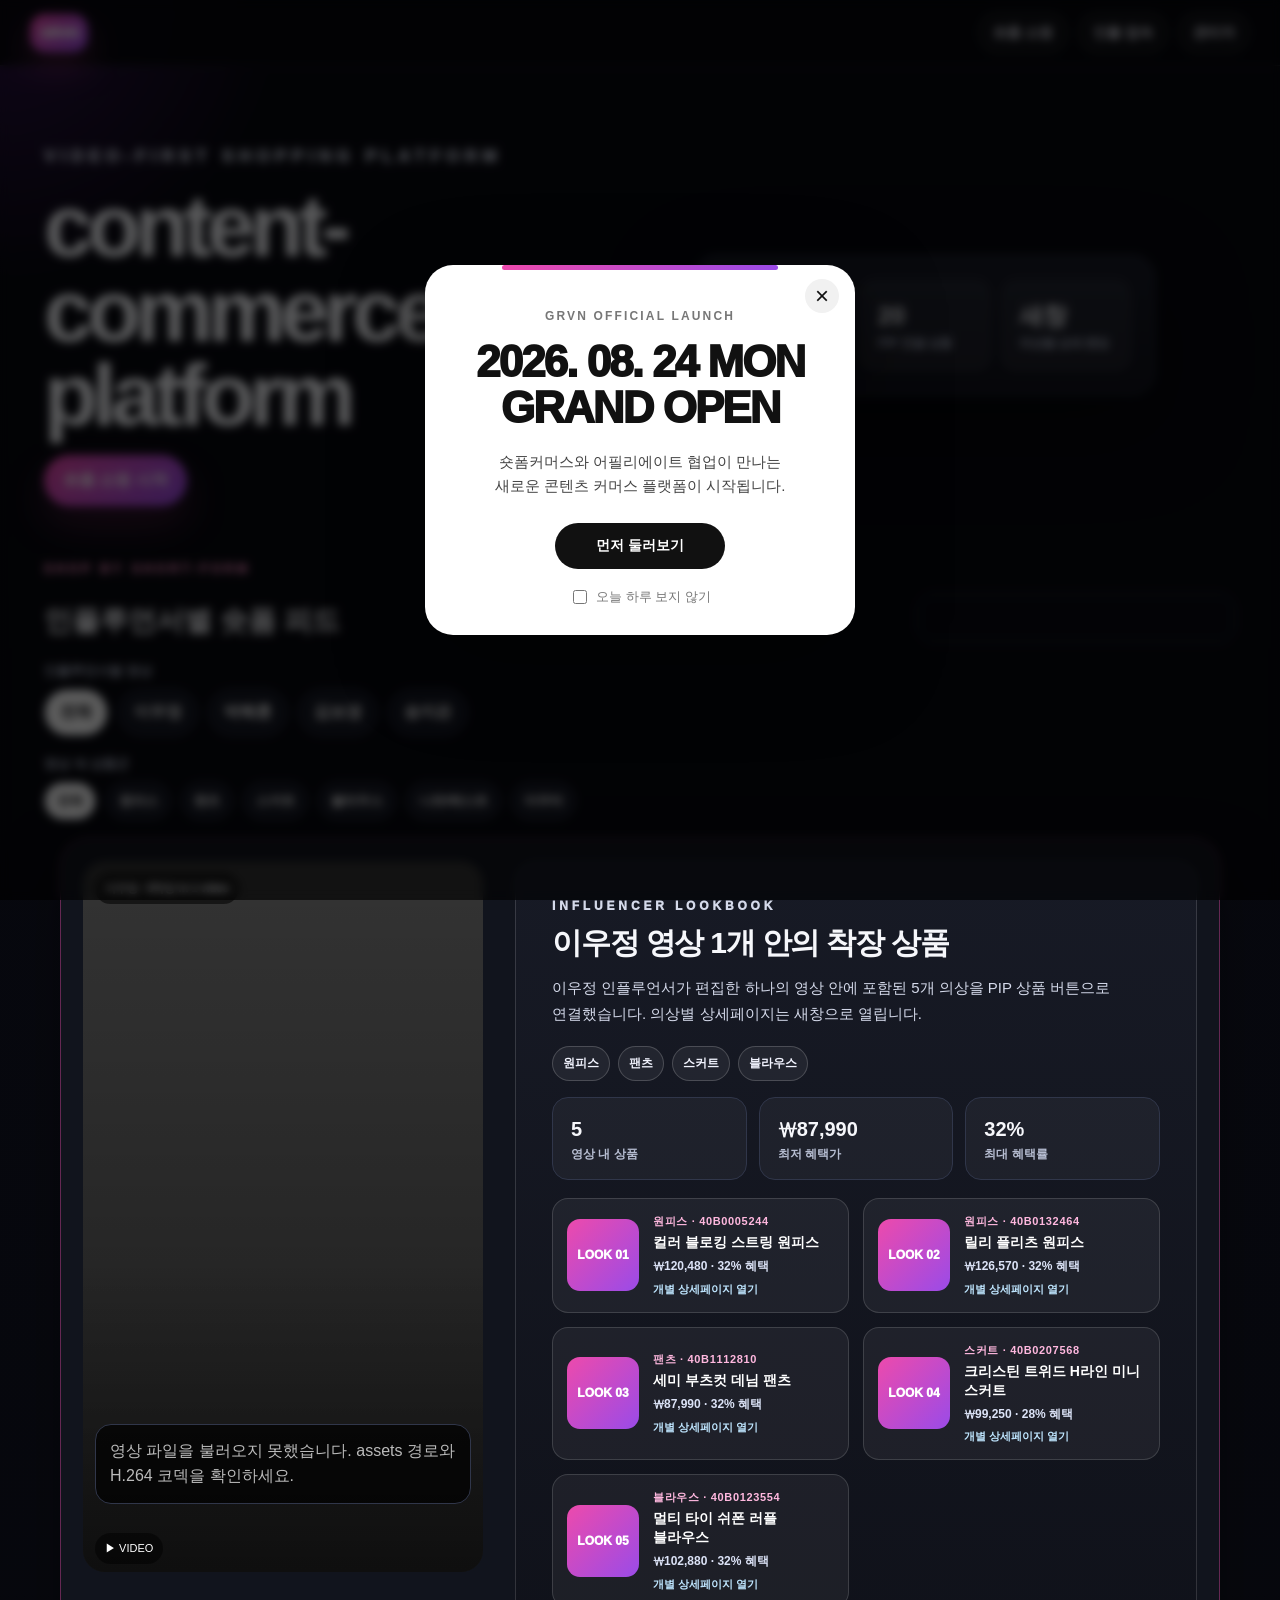
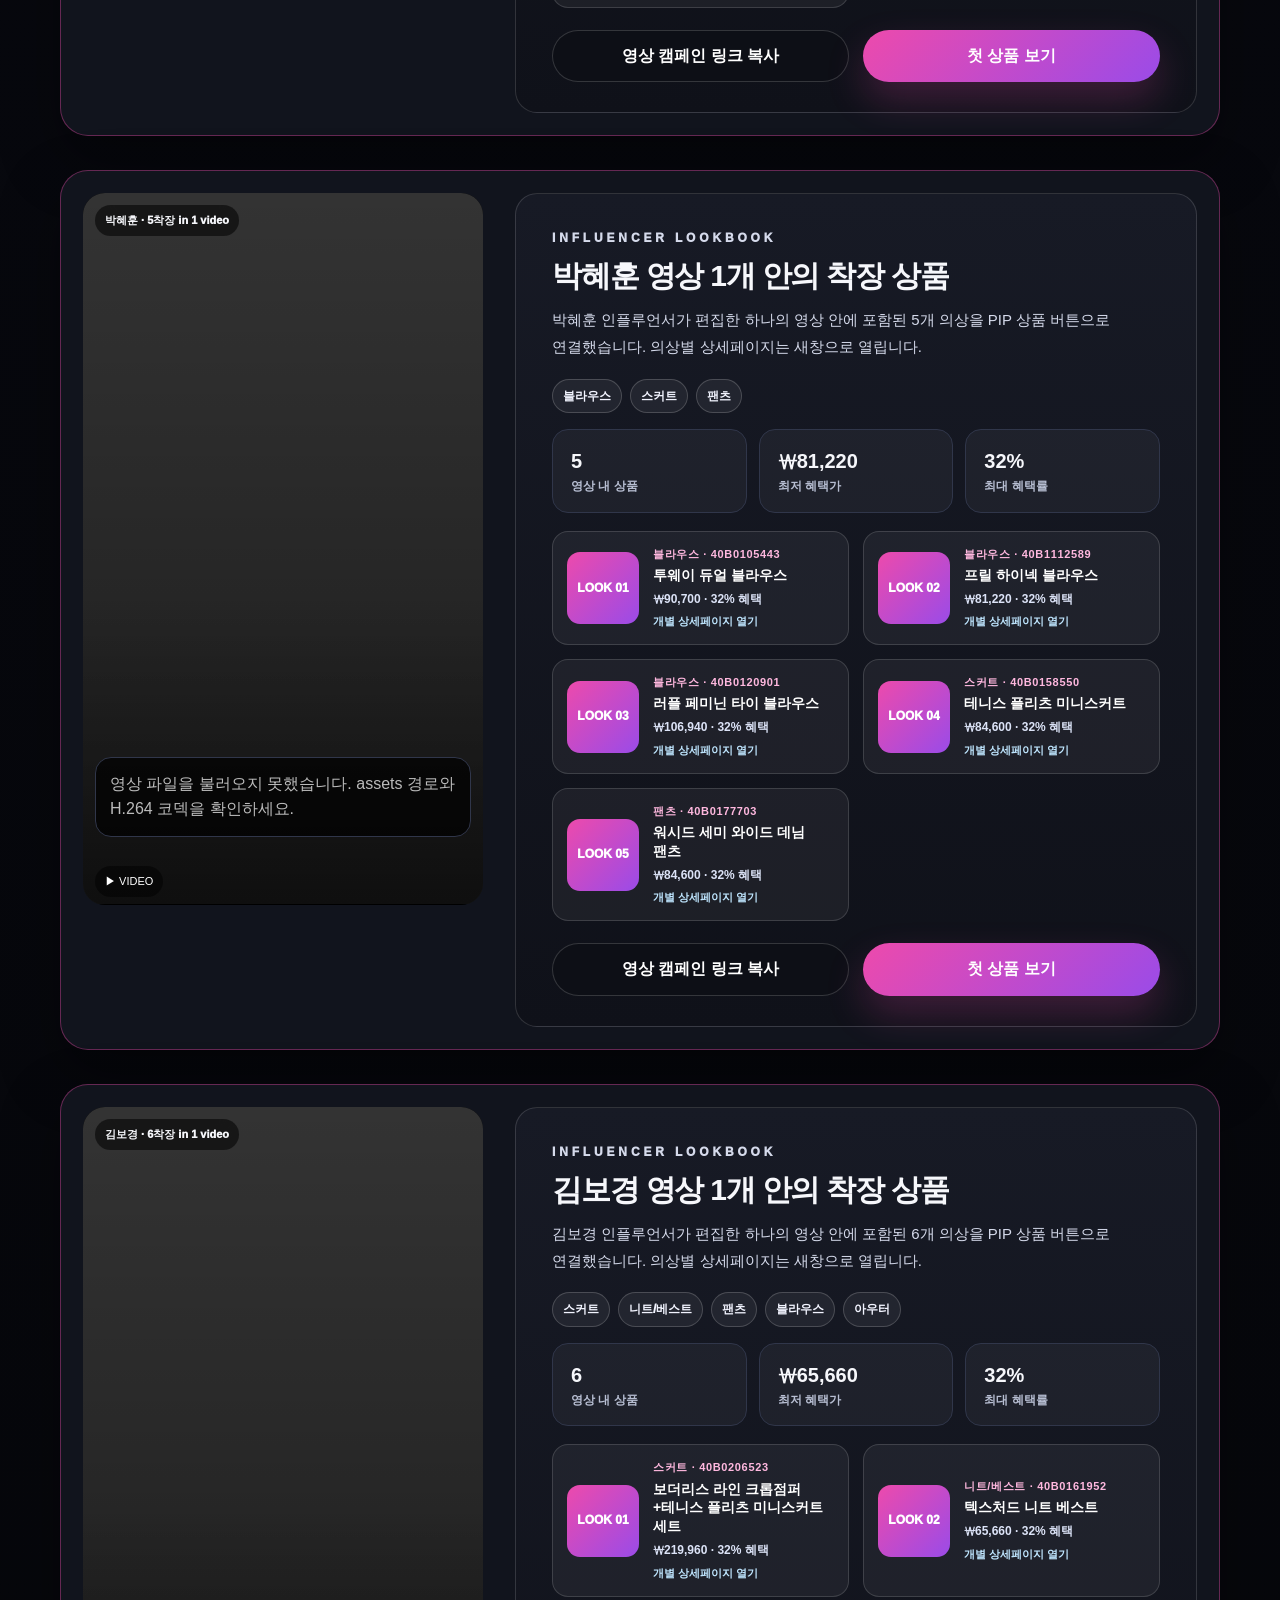
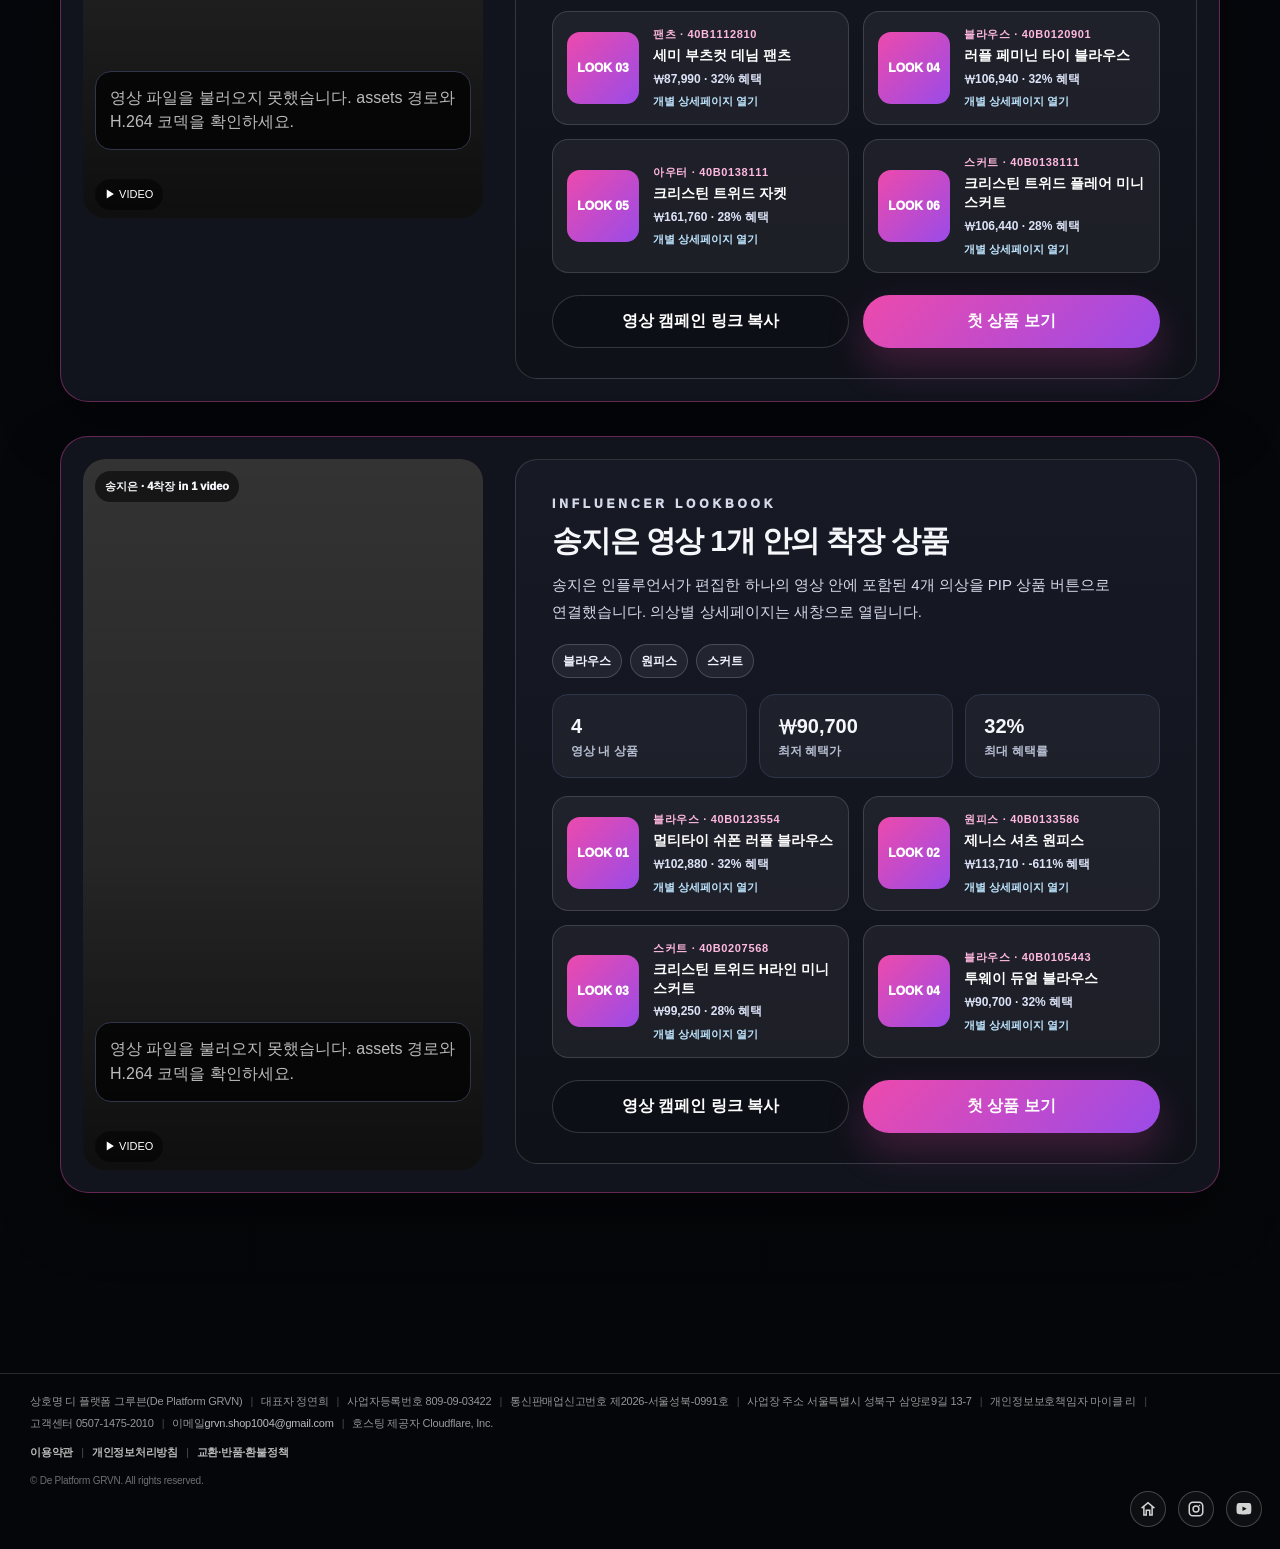
==== index.html @ 02113e3f "Update footer copyright" ====
<!DOCTYPE html>
<!-- saved from url=(0080)file:///C:/Users/USER/Downloads/v1_salon_de_seoul_layout_reset_fix/v1/index.html -->
<html lang="ko">

<head>
  <!-- Google tag (gtag.js) -->
  <script async src="https://www.googletagmanager.com/gtag/js?id=G-YELS41H4KZ"></script>
  <script>
    window.dataLayer = window.dataLayer || [];
    function gtag() { dataLayer.push(arguments); }
    gtag('js', new Date());

    gtag('config', 'G-YELS41H4KZ');
  </script>
  <meta http-equiv="Content-Type" content="text/html; charset=UTF-8">

  <meta name="viewport" content="width=device-width, initial-scale=1">
  <title>GRVN | 숏폼 콘텐츠커머스 & 어필리에이트 플랫폼</title>
  <meta name="description"
    content="브랜드 제품, 숏폼 콘텐츠, 인플루언서 DB, 어필리에이트 링크, 자사몰 결제, 전환 트래킹, 정산·성과 데이터가 하나로 연결된 콘텐츠커머스 플랫폼.">

  <link rel="canonical" href="https://www.grvn.shop/">

  <meta property="og:type" content="website">
  <meta property="og:site_name" content="GRVN">
  <meta property="og:title" content="GRVN | 숏폼 콘텐츠커머스 & 어필리에이트 플랫폼">
  <meta property="og:description"
    content="브랜드 제품, 숏폼 콘텐츠, 인플루언서 DB, 어필리에이트 링크, 자사몰 결제, 전환 트래킹, 정산·성과 데이터가 하나로 연결된 콘텐츠커머스 플랫폼.">
  <meta property="og:url" content="https://www.grvn.shop/">
  <meta property="og:image" content="https://www.grvn.shop/assets/grvn-shop-og-1200x630.jpg">
  <meta property="og:image:secure_url" content="https://www.grvn.shop/assets/grvn-shop-og-1200x630.jpg">
  <meta property="og:image:type" content="image/jpeg">
  <meta property="og:image:width" content="1200">
  <meta property="og:image:height" content="630">
  <meta property="og:image:alt" content="GRVN 숏폼 콘텐츠커머스 플랫폼 소개 이미지">
  <meta property="og:locale" content="ko_KR">

  <meta name="twitter:card" content="summary_large_image">
  <meta name="twitter:title" content="GRVN | 숏폼 콘텐츠커머스 & 어필리에이트 플랫폼">
  <meta name="twitter:description"
    content="브랜드 제품, 숏폼 콘텐츠, 인플루언서 DB, 어필리에이트 링크, 자사몰 결제, 전환 트래킹, 정산·성과 데이터가 하나로 연결된 콘텐츠커머스 플랫폼.">
  <meta name="twitter:image" content="https://www.grvn.shop/assets/grvn-shop-og-1200x630.jpg">
  <link rel="stylesheet" href="/styles.css?v=20260629-footer-icons" />
</head>

<body>
  <a class="skip-link" href="#main">본문
    바로가기</a>
  <header class="topbar">
    <a class="brand" href="./" aria-label="GRVN 홈">
      <span class="brand-mark" aria-hidden="true">GRVN</span>
    </a>
    <nav class="nav" aria-label="주요 메뉴">
      <a href="#shop">숏폼 쇼핑</a>
      <a href="./influencer-dashboard.html" target="_blank" rel="noopener">인플 접속</a>
      <a href="./admin.html" target="_blank" rel="noopener">관리자</a>
    </nav>
  </header>

  <main id="main" class="page">
    <section class="hero-split" aria-labelledby="hero-title">
      <div class="hero-copy">
        <p class="eyebrow">VIDEO-FIRST SHOPPING PLATFORM</p>
        <h1 id="hero-title">content-commerce platform</h1>

        <a class="btn primary" href="#shop">숏폼 쇼핑 시작</a>
      </div>
      <aside class="hero-panel" aria-label="플랫폼 요약">
        <div class="kpi-grid">
          <div><strong>4</strong><span>영상 카드</span></div>
          <div><strong>20</strong><span>PIP 연결 상품</span></div>
          <div><strong>새창</strong><span>의상별 상세 랜딩</span></div>
        </div>
      </aside>
    </section>

    <section id="shop" class="shop-section" aria-labelledby="shop-title">
      <p class="eyebrow">SHOP BY SHORT-FORM</p>
      <div class="section-head">
        <h2 id="shop-title">인플루언서별 숏폼 피드</h2>
        <label class="search-label">인플루언서, 상품명, 상품군 검색
          <input id="search" type="search" placeholder="예: 이우정, 원피스, 블라우스" autocomplete="off">
        </label>
      </div>
      <div class="filter-block">
        <p class="filter-label">인플루언서별 영상</p>
        <div id="influencerTabs" class="tabs" role="tablist" aria-label="인플루언서 영상 필터"><button class="tab" type="button"
            data-filter-kind="influencer" data-value="all" aria-selected="true">전체</button><button class="tab"
            type="button" data-filter-kind="influencer" data-value="이우정" aria-selected="false">이우정</button><button
            class="tab" type="button" data-filter-kind="influencer" data-value="박혜훈"
            aria-selected="false">박혜훈</button><button class="tab" type="button" data-filter-kind="influencer"
            data-value="김보경" aria-selected="false">김보경</button><button class="tab" type="button"
            data-filter-kind="influencer" data-value="송지은" aria-selected="false">송지은</button></div>
      </div>
      <div class="filter-block">
        <p class="filter-label">영상 속 상품군</p>
        <div id="typeTabs" class="tabs" role="tablist" aria-label="상품군 필터"><button class="tab small-tab" type="button"
            data-filter-kind="type" data-value="all" aria-selected="true">전체</button><button class="tab small-tab"
            type="button" data-filter-kind="type" data-value="원피스" aria-selected="false">원피스</button><button
            class="tab small-tab" type="button" data-filter-kind="type" data-value="팬츠"
            aria-selected="false">팬츠</button><button class="tab small-tab" type="button" data-filter-kind="type"
            data-value="스커트" aria-selected="false">스커트</button><button class="tab small-tab" type="button"
            data-filter-kind="type" data-value="블라우스" aria-selected="false">블라우스</button><button class="tab small-tab"
            type="button" data-filter-kind="type" data-value="니트/베스트" aria-selected="false">니트/베스트</button><button
            class="tab small-tab" type="button" data-filter-kind="type" data-value="아우터"
            aria-selected="false">아우터</button></div>
      </div>
      <div id="feed" class="feed-grid" aria-live="polite"></div>
    </section>
  </main>
  <footer class="site-footer" aria-label="사업자 정보 및 약관 안내">
    <div class="footer-inner footer-compact">
      <div class="footer-business">
        <span>상호명 디 플랫폼 그루븐(De Platform GRVN)</span>
        <span>대표자 정연희</span>
        <span>사업자등록번호 809-09-03422</span>
        <span>통신판매업신고번호 제2026-서울성북-0991호</span>
        <span>사업장 주소 서울특별시 성북구 삼양로9길 13-7</span>
        <span>개인정보보호책임자 마이클 리</span>
        <span>고객센터 0507-1475-2010</span>
        <span>이메일 <a href="mailto:grvn.shop1004@gmail.com">grvn.shop1004@gmail.com</a></span>
        <span>호스팅 제공자 Cloudflare, Inc.</span>
      </div>

      <div class="footer-policy">
        <a href="/terms.html">이용약관</a>
        <a href="/privacy.html">개인정보처리방침</a>
        <a href="/refund.html">교환·반품·환불정책</a>
      </div>

      <p class="copyright">© De Platform GRVN. All rights reserved.</p>
    </div>
    <div class="footer-social-icons">
      <a href="https://www.grvn.co.kr" target="_blank" rel="noopener noreferrer" aria-label="GRVN 홈페이지"
        title="Homepage">
        <svg viewBox="0 0 24 24" aria-hidden="true">
          <path
            d="M12 2.2 2.8 10.1l1.3 1.5 1.4-1.2V21h5.2v-6.2h2.6V21h5.2V10.4l1.4 1.2 1.3-1.5L12 2.2Zm4.5 16.8h-1.2v-6.2H8.7V19H7.5V8.7L12 4.9l4.5 3.8V19Z" />
        </svg>
      </a>

      <a href="https://www.instagram.com/grvn.official" target="_blank" rel="noopener noreferrer"
        aria-label="GRVN 인스타그램" title="Instagram">
        <svg viewBox="0 0 24 24" aria-hidden="true">
          <path
            d="M7.8 2h8.4C19.4 2 22 4.6 22 7.8v8.4c0 3.2-2.6 5.8-5.8 5.8H7.8C4.6 22 2 19.4 2 16.2V7.8C2 4.6 4.6 2 7.8 2Zm0 2C5.7 4 4 5.7 4 7.8v8.4C4 18.3 5.7 20 7.8 20h8.4c2.1 0 3.8-1.7 3.8-3.8V7.8C20 5.7 18.3 4 16.2 4H7.8Zm8.9 2.2a1.1 1.1 0 1 1 0 2.2 1.1 1.1 0 0 1 0-2.2ZM12 7.1a4.9 4.9 0 1 1 0 9.8 4.9 4.9 0 0 1 0-9.8Zm0 2a2.9 2.9 0 1 0 0 5.8 2.9 2.9 0 0 0 0-5.8Z" />
        </svg>
      </a>

      <a href="https://www.youtube.com/channel/UCXyoyPy-1ROTga2yTc_uhGA" target="_blank" rel="noopener noreferrer"
        aria-label="GRVN 유튜브" title="YouTube">
        <svg viewBox="0 0 24 24" aria-hidden="true">
          <path
            d="M21.6 7.1s-.2-1.5-.8-2.1c-.8-.8-1.7-.8-2.1-.9C15.8 3.9 12 3.9 12 3.9h-.1s-3.8 0-6.7.2c-.4.1-1.3.1-2.1.9-.6.6-.8 2.1-.8 2.1S2 8.9 2 10.7v1.7c0 1.8.2 3.6.2 3.6s.2 1.5.8 2.1c.8.8 1.8.8 2.3.9 1.7.2 6.7.2 6.7.2s3.8 0 6.7-.2c.4-.1 1.3-.1 2.1-.9.6-.6.8-2.1.8-2.1s.2-1.8.2-3.6v-1.7c0-1.8-.2-3.6-.2-3.6ZM10 14.8V8.7l5.7 3.1L10 14.8Z" />
        </svg>
      </a>
    </div>
  </footer>

  <div id="toast" class="toast" role="status" aria-live="polite"></div>
  <script>
    window.GRVN_API_BASE = "https://api.grvn.shop";
  </script>
  <script src="/data.js?v=20260529-video-fix"></script>
  <script src="/shop.js?v=20260624-grandopen-popup-v1"></script>

  <!-- GRAND OPEN POPUP -->
  <div id="grandOpenPopup" class="grand-open-popup">
    <div class="grand-open-backdrop"></div>

    <div class="grand-open-box">
      <button id="grandOpenClose" class="grand-open-close" type="button" aria-label="팝업 닫기">
        ×
      </button>

      <p class="grand-open-label">GRVN OFFICIAL LAUNCH</p>

      <h2>
        2026. 08. 24 MON<br>
        GRAND OPEN
      </h2>

      <p class="grand-open-copy">
        숏폼커머스와 어필리에이트 협업이 만나는<br>
        새로운 콘텐츠 커머스 플랫폼이 시작됩니다.
      </p>

      <a class="grand-open-btn" href="#shop">
        먼저 둘러보기
      </a>

      <label class="grand-open-today">
        <input id="grandOpenTodayClose" type="checkbox">
        오늘 하루 보지 않기
      </label>
    </div>
  </div>
</body>

</html>
---- styles.css ----
:root {
    --bg: #06070b;
    --panel: #11141d;
    --panel2: #181b25;
    --text: #f6f7fb;
    --muted: #b7bed2;
    --line: #30364a;
    --pink: #ed4aac;
    --purple: #9a4be8;
    --blue: #b9cdff;
    --radius: 24px;
    --shadow: 0 30px 90px rgba(0, 0, 0, .42)
}

* {
    box-sizing: border-box
}

html {
    scroll-behavior: smooth
}

body {
    margin: 0;
    background: radial-gradient(circle at 0 0, rgba(92, 30, 140, .45), transparent 280px), linear-gradient(180deg, #080910 0%, #050609 100%);
    color: var(--text);
    font-family: Arial, Helvetica, 'Apple SD Gothic Neo', 'Noto Sans KR', sans-serif;
    line-height: 1.55
}

a {
    color: inherit;
    text-decoration: none
}

button,
input,
select {
    font: inherit
}

.skip-link {
    position: absolute;
    left: -999px;
    top: auto;
    width: 1px;
    height: 1px;
    overflow: hidden
}

.skip-link:focus {
    left: 16px;
    top: 14px;
    width: auto;
    height: auto;
    padding: 10px 14px;
    background: #fff;
    color: #000;
    border-radius: 12px;
    z-index: 99
}

.topbar {
    position: sticky;
    top: 0;
    z-index: 20;
    height: 66px;
    background: rgba(7, 8, 13, .92);
    backdrop-filter: blur(14px);
    border-bottom: 1px solid rgba(255, 255, 255, .12);
    display: flex;
    align-items: center;
    justify-content: space-between;
    padding: 0 max(18px, calc((100vw - 1220px)/2));
    gap: 18px
}

.brand {
    display: flex;
    align-items: center;
    gap: 10px;
    font-weight: 900
}

.brand-mark,
.mark {
    width: 38px;
    height: 38px;
    border-radius: 15px;
    background: linear-gradient(135deg, var(--pink), var(--purple));
    display: inline-grid;
    place-items: center;
    color: #fff;
    font-weight: 950;
    box-shadow: 0 16px 34px rgba(237, 74, 172, .3)
}

.nav {
    display: flex;
    align-items: center;
    gap: 10px
}

.nav a,
.nav button {
    border: 1px solid rgba(255, 255, 255, .17);
    border-radius: 999px;
    padding: 9px 14px;
    background: rgba(255, 255, 255, .04);
    color: #e9e9f4;
    font-size: 14px;
    font-weight: 800
}

.page {
    max-width: 1220px;
    margin: 0 auto;
    padding: 44px 18px 90px
}

.hero-split {
    display: grid;
    grid-template-columns: 1.05fr .95fr;
    gap: 54px;
    align-items: center;
    min-height: 430px
}

.eyebrow {
    margin: 0 0 14px;
    color: #ff8fc6;
    letter-spacing: .32em;
    font-size: 12px;
    font-weight: 950
}

.hero-copy h1 {
    max-width: 660px;
    margin: 0 0 18px;
    font-size: clamp(42px, 7vw, 88px);
    line-height: .96;
    letter-spacing: -.065em
}

.hero-copy p {
    max-width: 690px;
    color: #d3d8e8;
    font-size: 17px
}

.btn {
    border: 0;
    border-radius: 999px;
    padding: 13px 19px;
    font-weight: 950;
    color: #fff;
    cursor: pointer;
    display: inline-flex;
    align-items: center;
    justify-content: center;
    gap: 8px;
    background: rgba(255, 255, 255, .12);
    border: 1px solid rgba(255, 255, 255, .16);
    min-height: 44px
}

.btn.primary {
    background: linear-gradient(135deg, var(--pink), var(--purple));
    border: 0;
    box-shadow: 0 18px 38px rgba(237, 74, 172, .22)
}

.btn.dark {
    background: #0d0f16
}

.hero-panel {
    background: linear-gradient(180deg, rgba(26, 29, 41, .9), rgba(18, 20, 29, .85));
    border: 1px solid var(--line);
    border-radius: 22px;
    padding: 24px;
    box-shadow: var(--shadow);
    max-width: 460px
}

.kpi-grid {
    display: grid;
    grid-template-columns: repeat(3, 1fr);
    gap: 12px
}

.kpi-grid div {
    background: rgba(255, 255, 255, .05);
    border: 1px solid rgba(255, 255, 255, .12);
    border-radius: 14px;
    padding: 16px
}

.kpi-grid strong {
    display: block;
    font-size: 24px
}

.kpi-grid span {
    display: block;
    color: var(--muted);
    font-size: 12px;
    font-weight: 800
}

.notice {
    border: 1px solid var(--line);
    border-radius: 16px;
    background: rgba(255, 255, 255, .04);
    padding: 14px;
    color: #cbd2e5
}

.notice.small {
    font-size: 13px;
    margin: 16px 0 0
}

.shop-section {
    padding-top: 20px
}

.section-head {
    display: flex;
    align-items: flex-end;
    justify-content: space-between;
    gap: 16px;
    margin-bottom: 18px
}

.section-head h2 {
    font-size: 28px;
    margin: 0
}

.search-label {
    font-size: 0
}

.search-label input,
.field input,
.field select {
    width: 100%;
    min-height: 50px;
    border-radius: 18px;
    border: 1px solid var(--line);
    background: #090b13;
    color: #fff;
    padding: 0 16px;
    font-weight: 800
}

.search-label input {
    min-width: 320px
}

.tabs {
    display: flex;
    gap: 10px;
    flex-wrap: wrap;
    margin-bottom: 18px
}

.tab {
    border: 1px solid var(--line);
    background: #151823;
    color: #fff;
    border-radius: 999px;
    padding: 10px 15px;
    font-weight: 950;
    cursor: pointer
}

.tab[aria-selected=true] {
    background: #fff;
    color: #07070b
}

.feed-grid {
    display: grid;
    grid-template-columns: repeat(3, minmax(0, 1fr));
    gap: 18px
}

.clip-card {
    border: 1px solid var(--line);
    border-radius: 22px;
    overflow: hidden;
    background: #10131c;
    box-shadow: 0 24px 60px rgba(0, 0, 0, .35)
}

.video-box {
    position: relative;
    aspect-ratio: 9/16;
    background: #000;
    overflow: hidden
}

.video-box video {
    width: 100%;
    height: 100%;
    object-fit: cover;
    display: block
}

.clip-badge {
    position: absolute;
    left: 12px;
    top: 12px;
    z-index: 2;
    padding: 7px 10px;
    border-radius: 999px;
    background: rgba(0, 0, 0, .55);
    backdrop-filter: blur(10px);
    font-size: 11px;
    font-weight: 950
}

.sound-chip {
    position: absolute;
    left: 12px;
    bottom: 12px;
    z-index: 2;
    border: 0;
    border-radius: 999px;
    padding: 7px 10px;
    background: rgba(0, 0, 0, .5);
    color: #fff;
    font-size: 11px
}

.clip-info {
    padding: 14px
}

.clip-info h3 {
    margin: 0 0 8px;
    font-size: 17px
}

.clip-info p {
    margin: 0 0 12px;
    color: #c9d0e3;
    font-size: 13px
}

.mini-product {
    display: flex;
    align-items: center;
    gap: 10px;
    padding: 10px;
    border: 1px solid var(--line);
    border-radius: 14px;
    background: rgba(255, 255, 255, .04);
    margin-bottom: 12px
}

.mini-product>span {
    border-radius: 12px;
    background: #f5e9ff;
    color: #5e238f;
    padding: 8px 9px;
    font-weight: 950;
    font-size: 12px
}

.mini-product b,
.mini-product strong {
    display: block;
    font-size: 12px
}

.card-actions {
    display: grid;
    grid-template-columns: 1fr 1fr;
    gap: 8px
}

.auth-layout {
    max-width: 1280px;
    margin: 0 auto;
    padding: 46px 18px 80px
}

.auth-grid {
    display: grid;
    grid-template-columns: .95fr 1.25fr;
    gap: 24px;
    align-items: stretch
}

.auth-card,
.dash-card,
.panel {
    background: rgba(18, 21, 31, .92);
    border: 1px solid var(--line);
    border-radius: 28px;
    padding: 30px;
    box-shadow: var(--shadow)
}

.auth-card h1,
.auth-card h2,
.dash-title {
    margin: 0 0 16px;
    font-size: clamp(30px, 4vw, 46px);
    line-height: 1.1;
    letter-spacing: -.04em
}

.hint,
.muted {
    color: var(--muted)
}

.field {
    display: grid;
    gap: 8px;
    margin: 14px 0;
    color: #dbe4ff;
    font-weight: 900
}

.hidden {
    display: none !important
}

.dash-head {
    display: flex;
    justify-content: space-between;
    gap: 18px;
    align-items: flex-start;
    margin-bottom: 20px
}

.code-row {
    display: flex;
    gap: 10px;
    align-items: center;
    flex-wrap: wrap
}

.pill {
    display: inline-flex;
    border-radius: 999px;
    background: rgba(237, 74, 172, .16);
    border: 1px solid rgba(237, 74, 172, .35);
    padding: 11px 15px;
    font-weight: 950
}

.stats {
    display: grid;
    grid-template-columns: repeat(4, 1fr);
    gap: 14px;
    margin-bottom: 18px
}

.stat {
    background: var(--panel);
    border: 1px solid var(--line);
    border-radius: 20px;
    padding: 18px
}

.stat p {
    margin: 0 0 8px;
    color: var(--muted);
    font-weight: 900
}

.stat strong {
    font-size: 28px
}

.dashboard-grid {
    display: grid;
    grid-template-columns: .85fr 1.15fr;
    gap: 18px
}

.table-wrap {
    overflow: auto
}

table {
    width: 100%;
    border-collapse: collapse;
    background: #0c0e15;
    border-radius: 16px;
    overflow: hidden
}

th,
td {
    padding: 12px 10px;
    border-bottom: 1px solid var(--line);
    text-align: left
}

th {
    color: #b9c9ff;
    font-size: 13px
}

.toast {
    position: fixed;
    right: 18px;
    bottom: 18px;
    padding: 14px 18px;
    border-radius: 18px;
    background: #fff;
    color: #111;
    font-weight: 900;
    box-shadow: 0 18px 60px rgba(0, 0, 0, .35);
    opacity: 0;
    transform: translateY(10px);
    pointer-events: none;
    transition: .2s;
    z-index: 80
}

.toast.show {
    opacity: 1;
    transform: translateY(0)
}

.landing-wrap {
    max-width: 1120px;
    margin: 0 auto;
    padding: 28px 18px 60px
}

.landing-card {
    background: rgba(18, 21, 31, .94);
    border: 1px solid var(--line);
    border-radius: 30px;
    overflow: hidden;
    box-shadow: var(--shadow)
}

.landing-hero {
    display: grid;
    grid-template-columns: .8fr 1.2fr
}

.landing-video {
    min-height: 680px;
    background: #000
}

.landing-video video {
    width: 100%;
    height: 100%;
    object-fit: cover;
    display: block
}

.landing-info {
    padding: 34px
}

.landing-info h1 {
    font-size: clamp(34px, 5vw, 56px);
    line-height: 1.02;
    margin: 0 0 16px;
    letter-spacing: -.05em
}

.price-box {
    display: flex;
    justify-content: space-between;
    gap: 12px;
    margin: 20px 0;
    padding: 16px;
    border: 1px solid var(--line);
    border-radius: 18px;
    background: rgba(255, 255, 255, .04)
}

.price-box strong {
    font-size: 32px
}

.summary {
    background: #0c0e15;
    border: 1px solid var(--line);
    border-radius: 18px;
    padding: 14px;
    margin: 16px 0
}

.summary-row {
    display: flex;
    justify-content: space-between;
    gap: 12px;
    padding: 8px 0;
    color: var(--muted)
}

.summary-row.total {
    border-top: 1px solid var(--line);
    margin-top: 8px;
    padding-top: 14px;
    color: #fff;
    font-weight: 950
}

.complete {
    display: none;
    margin-top: 16px;
    border: 1px solid rgba(34, 197, 94, .45);
    background: rgba(34, 197, 94, .12);
    border-radius: 18px;
    padding: 18px
}

.complete.show {
    display: block
}

.sr-only {
    position: absolute;
    width: 1px;
    height: 1px;
    padding: 0;
    margin: -1px;
    overflow: hidden;
    clip: rect(0, 0, 0, 0);
    white-space: nowrap;
    border: 0
}

@media(max-width:950px) {

    .hero-split,
    .auth-grid,
    .dashboard-grid,
    .landing-hero {
        grid-template-columns: 1fr
    }

    .feed-grid {
        grid-template-columns: repeat(2, minmax(0, 1fr))
    }

    .stats {
        grid-template-columns: repeat(2, 1fr)
    }

    .landing-video {
        min-height: 420px
    }
}

@media(max-width:620px) {
    .topbar {
        height: auto;
        min-height: 66px;
        align-items: flex-start;
        flex-direction: column;
        padding: 12px 16px
    }

    .nav {
        flex-wrap: wrap
    }

    .page {
        padding-top: 28px
    }

    .hero-copy h1 {
        font-size: 42px
    }

    .section-head {
        align-items: stretch;
        flex-direction: column
    }

    .search-label input {
        min-width: 0
    }

    .feed-grid,
    .card-actions,
    .stats {
        grid-template-columns: 1fr
    }

    .auth-card,
    .dash-card,
    .panel {
        padding: 22px
    }

    .kpi-grid {
        grid-template-columns: 1fr
    }
}


/* 2026-05 PIP related products inside short-form video */
.pip-products {
    position: absolute;
    left: 12px;
    right: 12px;
    bottom: 54px;
    z-index: 3;
    border: 1px solid rgba(255, 255, 255, .22);
    border-radius: 18px;
    background: linear-gradient(180deg, rgba(8, 9, 14, .62), rgba(8, 9, 14, .82));
    backdrop-filter: blur(12px);
    padding: 10px;
    box-shadow: 0 18px 48px rgba(0, 0, 0, .32)
}

.pip-head {
    display: flex;
    align-items: center;
    gap: 8px;
    justify-content: space-between;
    margin-bottom: 8px;
    color: #fff;
    font-size: 11px;
    font-weight: 950;
    letter-spacing: .02em
}

.pip-head span {
    max-width: 58%;
    overflow: hidden;
    text-overflow: ellipsis;
    white-space: nowrap;
    color: #f5d2e9
}

.pip-head b {
    color: #fff
}

.pip-list {
    display: grid;
    grid-template-columns: 1fr 1fr;
    gap: 8px
}

.pip-item {
    min-width: 0;
    display: grid;
    grid-template-columns: 44px 1fr;
    align-items: center;
    gap: 8px;
    text-align: left;
    border: 1px solid rgba(255, 255, 255, .2);
    border-radius: 14px;
    background: rgba(255, 255, 255, .08);
    color: #fff;
    padding: 7px;
    cursor: pointer
}

.pip-item:focus-visible {
    outline: 3px solid #fff;
    outline-offset: 3px
}

.pip-thumb {
    width: 44px;
    height: 54px;
    border-radius: 10px;
    display: grid;
    place-items: center;
    background: linear-gradient(135deg, #fff0f8, #d9c7ff);
    color: #6b1f88;
    font-size: 10px;
    font-weight: 950
}

.pip-copy {
    min-width: 0;
    display: block
}

.pip-copy b,
.pip-copy strong,
.pip-copy em {
    display: block;
    overflow: hidden;
    text-overflow: ellipsis;
    white-space: nowrap
}

.pip-copy b {
    font-size: 10px;
    color: #ffaad2
}

.pip-copy strong {
    font-size: 11px;
    line-height: 1.2;
    margin: 2px 0
}

.pip-copy em {
    font-style: normal;
    font-size: 10px;
    color: #cbd2e5
}

.sound-chip {
    bottom: 10px
}

.clip-card .video-box video::-webkit-media-controls-panel {
    background: linear-gradient(transparent, rgba(0, 0, 0, .45))
}

/* Optimized product landing detail page */
.landing-page-detail {
    max-width: 1280px
}

.landing-detail-card {
    overflow: visible
}

.landing-detail-grid {
    display: grid;
    grid-template-columns: minmax(320px, .76fr) minmax(420px, 1.24fr);
    gap: 0
}

.sticky-media {
    position: sticky;
    top: 88px;
    height: calc(100vh - 116px);
    min-height: 680px;
    background: #000;
    border-radius: 30px 0 0 30px;
    overflow: hidden
}

.sticky-media video {
    width: 100%;
    height: 100%;
    object-fit: cover;
    display: block
}

.media-overlay {
    position: absolute;
    left: 18px;
    right: 18px;
    bottom: 18px;
    border: 1px solid rgba(255, 255, 255, .18);
    border-radius: 20px;
    background: rgba(0, 0, 0, .5);
    backdrop-filter: blur(14px);
    padding: 14px
}

.media-overlay b {
    display: block;
    font-size: 14px
}

.media-overlay p {
    margin: 4px 0 0;
    color: #d9deef;
    font-size: 12px
}

.detail-content {
    padding: 34px
}

.detail-tabs {
    position: sticky;
    top: 66px;
    z-index: 4;
    display: flex;
    gap: 8px;
    flex-wrap: wrap;
    margin: 26px -34px 24px;
    padding: 12px 34px;
    background: rgba(18, 21, 31, .94);
    border-top: 1px solid var(--line);
    border-bottom: 1px solid var(--line);
    backdrop-filter: blur(14px)
}

.detail-tabs a {
    border: 1px solid var(--line);
    border-radius: 999px;
    padding: 10px 14px;
    background: rgba(255, 255, 255, .04);
    font-weight: 950;
    color: #fff
}

.detail-section {
    scroll-margin-top: 140px;
    border: 1px solid var(--line);
    border-radius: 24px;
    background: rgba(255, 255, 255, .035);
    padding: 24px;
    margin: 18px 0
}

.detail-section h2 {
    margin: 0 0 14px;
    font-size: 26px;
    letter-spacing: -.04em
}

.look-grid {
    display: grid;
    grid-template-columns: repeat(3, 1fr);
    gap: 12px
}

.look-tile {
    min-height: 180px;
    border-radius: 20px;
    background: linear-gradient(135deg, rgba(255, 255, 255, .14), rgba(237, 74, 172, .12));
    border: 1px solid rgba(255, 255, 255, .12);
    display: flex;
    align-items: flex-end;
    padding: 16px;
    color: #fff;
    font-weight: 950
}

.spec-list {
    display: grid;
    gap: 10px
}

.spec-list div {
    display: flex;
    justify-content: space-between;
    gap: 16px;
    border-bottom: 1px solid var(--line);
    padding-bottom: 10px;
    color: #d8def1
}

.spec-list dt {
    font-weight: 950;
    color: #fff
}

.spec-list dd {
    margin: 0;
    text-align: right;
    color: #c6cede
}

.review-card {
    border: 1px solid var(--line);
    border-radius: 18px;
    padding: 16px;
    background: rgba(0, 0, 0, .18);
    margin: 10px 0
}

.review-card b {
    color: #ffb1d5
}

.policy-grid {
    display: grid;
    grid-template-columns: repeat(3, 1fr);
    gap: 10px
}

.policy-grid article {
    border: 1px solid var(--line);
    border-radius: 18px;
    padding: 16px;
    background: rgba(0, 0, 0, .16)
}

.payment-sticky {
    position: sticky;
    bottom: 14px;
    border: 1px solid rgba(237, 74, 172, .42);
    background: linear-gradient(135deg, rgba(25, 27, 38, .96), rgba(20, 16, 28, .96));
    box-shadow: 0 18px 52px rgba(0, 0, 0, .44);
    border-radius: 24px;
    padding: 16px;
    margin-top: 20px
}

.payment-sticky .summary {
    margin: 12px 0
}

.form-grid2 {
    display: grid;
    grid-template-columns: 1fr 1fr;
    gap: 12px
}

@media(max-width:950px) {
    .pip-products {
        bottom: 52px
    }

    .landing-detail-grid {
        grid-template-columns: 1fr
    }

    .sticky-media {
        position: relative;
        top: auto;
        height: auto;
        min-height: 420px;
        border-radius: 30px 30px 0 0
    }

    .detail-tabs {
        top: 0
    }

    .look-grid,
    .policy-grid {
        grid-template-columns: 1fr 1fr
    }

    .form-grid2 {
        grid-template-columns: 1fr
    }
}

@media(max-width:620px) {
    .pip-products {
        left: 8px;
        right: 8px;
        bottom: 48px;
        padding: 8px
    }

    .pip-list {
        grid-template-columns: 1fr
    }

    .pip-item:nth-child(2) {
        display: none
    }

    .pip-thumb {
        width: 38px;
        height: 46px
    }

    .detail-content {
        padding: 22px
    }

    .detail-tabs {
        margin-left: -22px;
        margin-right: -22px;
        padding-left: 22px;
        padding-right: 22px
    }

    .look-grid,
    .policy-grid {
        grid-template-columns: 1fr
    }

    .payment-sticky {
        bottom: 8px
    }
}

/* PIP related products inside short-form video */
.pip-products {
    position: absolute;
    left: 12px;
    right: 12px;
    bottom: 42px;
    z-index: 4;
    border: 1px solid rgba(255, 255, 255, .28);
    border-radius: 18px;
    background: linear-gradient(180deg, rgba(12, 13, 18, .58), rgba(12, 13, 18, .78));
    backdrop-filter: blur(16px);
    padding: 10px;
    box-shadow: 0 14px 40px rgba(0, 0, 0, .34)
}

.pip-head {
    display: flex;
    justify-content: space-between;
    align-items: center;
    gap: 8px;
    margin: 0 0 8px;
    font-size: 11px;
    color: #fff
}

.pip-head span {
    display: flex;
    align-items: center;
    gap: 6px;
    font-weight: 950
}

.pip-head span:before {
    content: '';
    width: 18px;
    height: 18px;
    border-radius: 999px;
    background: linear-gradient(135deg, var(--pink), var(--purple));
    display: inline-block
}

.pip-head b {
    font-size: 11px;
    color: #e9ecfb
}

.pip-list {
    display: grid;
    grid-template-columns: 1fr 1fr;
    gap: 8px
}

.pip-item {
    min-width: 0;
    border: 1px solid rgba(255, 255, 255, .18);
    border-radius: 14px;
    padding: 0;
    background: rgba(255, 255, 255, .08);
    color: #fff;
    display: grid;
    grid-template-columns: 58px 1fr;
    gap: 8px;
    align-items: stretch;
    overflow: hidden;
    cursor: pointer;
    text-align: left
}

.pip-item:focus-visible {
    outline: 3px solid #fff;
    outline-offset: 2px
}

.pip-thumb {
    min-height: 70px;
    display: grid;
    place-items: center;
    background: linear-gradient(135deg, #f8f0ff, #dbd4ff);
    color: #532072;
    font-size: 11px;
    font-weight: 950;
    letter-spacing: -.04em
}

.pip-copy {
    padding: 8px 8px 8px 0;
    min-width: 0;
    display: flex;
    flex-direction: column;
    justify-content: center
}

.pip-copy b {
    font-size: 10px;
    color: #ffb5dc;
    white-space: nowrap;
    overflow: hidden;
    text-overflow: ellipsis
}

.pip-copy strong {
    font-size: 12px;
    line-height: 1.15;
    display: -webkit-box;
    -webkit-line-clamp: 2;
    line-clamp: 2;
    -webkit-box-orient: vertical;
    overflow: hidden
}

.pip-copy em {
    font-style: normal;
    color: #fff;
    font-size: 11px;
    font-weight: 950;
    margin-top: 4px
}

.sound-chip {
    bottom: 8px
}

.video-box:after {
    content: '';
    position: absolute;
    left: 0;
    right: 0;
    bottom: 0;
    height: 44%;
    background: linear-gradient(180deg, transparent, rgba(0, 0, 0, .48));
    pointer-events: none;
    z-index: 1
}

.video-box video,
.clip-badge,
.sound-chip,
.pip-products {
    position: absolute
}

.video-box video {
    inset: 0
}

.clip-badge,
.sound-chip,
.pip-products {
    z-index: 3
}

.pip-products {
    z-index: 5
}

/* Product landing detail optimization */
.detail-shell {
    padding: 26px;
    background: #080a10;
    border-top: 1px solid var(--line)
}

.detail-tabs {
    position: sticky;
    top: 0;
    z-index: 10;
    display: flex;
    gap: 8px;
    flex-wrap: wrap;
    background: rgba(8, 10, 16, .94);
    padding: 12px 0;
    margin-bottom: 18px;
    backdrop-filter: blur(12px)
}

.detail-tabs a {
    border: 1px solid var(--line);
    border-radius: 999px;
    padding: 10px 14px;
    background: rgba(255, 255, 255, .05);
    font-weight: 950;
    color: #f3f6ff
}

.detail-section {
    scroll-margin-top: 88px;
    background: rgba(255, 255, 255, .035);
    border: 1px solid var(--line);
    border-radius: 24px;
    padding: 24px;
    margin: 0 0 18px
}

.detail-section h2 {
    font-size: clamp(24px, 4vw, 38px);
    line-height: 1.1;
    margin: 0 0 12px;
    letter-spacing: -.04em
}

.detail-visual {
    min-height: 420px;
    border-radius: 24px;
    background: linear-gradient(135deg, #eee5ff, #ffd9eb 45%, #191b26 46%, #10131c);
    display: grid;
    place-items: center;
    text-align: center;
    padding: 30px;
    margin: 18px 0;
    color: #171824
}

.detail-visual strong {
    font-size: clamp(36px, 7vw, 82px);
    line-height: .95;
    letter-spacing: -.07em
}

.detail-visual span {
    display: block;
    margin-top: 12px;
    font-weight: 950;
    color: #5f2c6f
}

.detail-grid {
    display: grid;
    grid-template-columns: repeat(3, 1fr);
    gap: 12px
}

.detail-grid article {
    background: #11141d;
    border: 1px solid var(--line);
    border-radius: 18px;
    padding: 18px
}

.detail-grid h3 {
    margin: 0 0 8px
}

.spec-table th {
    width: 34%;
    color: #b9c9ff
}

.sticky-checkout {
    position: sticky;
    bottom: 12px;
    margin-top: 18px;
    background: rgba(18, 21, 31, .94);
    border: 1px solid rgba(255, 255, 255, .18);
    border-radius: 22px;
    padding: 12px;
    display: flex;
    align-items: center;
    justify-content: space-between;
    gap: 12px;
    box-shadow: 0 18px 60px rgba(0, 0, 0, .38);
    backdrop-filter: blur(14px)
}

.sticky-checkout strong {
    font-size: 20px
}

.landing-hero.detail-ready {
    grid-template-columns: .72fr 1.28fr
}

.landing-video.detail-video {
    min-height: 740px;
    position: sticky;
    top: 84px;
    align-self: start
}

.landing-video.detail-video video {
    border-radius: 0
}

@media(max-width:950px) {
    .landing-video.detail-video {
        position: relative;
        top: auto;
        min-height: 520px
    }

    .detail-grid {
        grid-template-columns: 1fr
    }

    .sticky-checkout {
        position: static;
        align-items: stretch;
        flex-direction: column
    }

    .pip-products {
        bottom: 40px
    }

    .pip-item {
        grid-template-columns: 52px 1fr
    }

    .pip-copy strong {
        font-size: 11px
    }
}

@media(max-width:620px) {
    .pip-products {
        left: 8px;
        right: 8px;
        bottom: 38px;
        padding: 8px;
        border-radius: 16px
    }

    .pip-list {
        gap: 6px
    }

    .pip-item {
        grid-template-columns: 46px 1fr
    }

    .pip-thumb {
        min-height: 58px
    }

    .pip-copy b {
        display: none
    }

    .pip-copy strong {
        font-size: 10.5px
    }

    .pip-copy em {
        font-size: 10px
    }

    .detail-section {
        padding: 18px
    }

    .detail-visual {
        min-height: 300px
    }
}

textarea {
    width: 100%;
    border: 1px solid #d8dee9;
    border-radius: 14px;
    padding: 12px;
    font: inherit;
    resize: vertical;
    background: #fff;
}

#adminPanel {
    margin-top: 18px;
}

#adminPanel .table-wrap {
    max-height: 460px;
    overflow: auto;
}


/* 2026-05-17 TOPBAR BRAND FIX: STN -> GRVN, remove text logo label */
.brand {
    display: flex;
    align-items: center;
    gap: 0;
    font-weight: 900
}

.brand-mark,
.mark {
    width: 58px;
    min-width: 58px;
    height: 38px;
    border-radius: 15px;
    font-size: 14px;
    letter-spacing: -.04em;
    line-height: 1;
}

.topbar .brand>span:not(.brand-mark) {
    display: none !important;
}

@media(max-width:620px) {

    .brand-mark,
    .mark {
        width: 54px;
        min-width: 54px;
        height: 36px;
        font-size: 13px
    }
}


/* =============================================================
   인플루언서 클립카드 레이아웃 (2026-05-29)
   - .influencer-clip-card: 전체 너비 1단 카드
   - .clip-media-row: 영상(좌) + 상품패널(우) 2단 그리드
   ============================================================= */

.filter-block {
    margin: 10px 0 16px
}

.filter-label {
    margin: 0 0 8px;
    color: var(--muted);
    font-weight: 950;
    font-size: 13px
}

.small-tab {
    font-size: 13px;
    padding: 8px 12px
}

.look-meta small {
    display: block;
    margin-top: 5px;
    color: #bfe6ff;
    font-size: 11px;
    font-weight: 900
}

.look-badges {
    display: flex;
    flex-wrap: wrap;
    gap: 8px
}

.look-badges span {
    border: 1px solid rgba(255, 255, 255, .18);
    background: rgba(255, 255, 255, .06);
    border-radius: 999px;
    padding: 7px 10px;
    font-size: 12px;
    font-weight: 950;
    color: #f2f4ff
}

.clip-summary-row {
    display: grid;
    grid-template-columns: repeat(3, 1fr);
    gap: 10px
}

.clip-summary-row div {
    border: 1px solid var(--line);
    background: rgba(255, 255, 255, .045);
    border-radius: 16px;
    padding: 12px
}

.clip-summary-row b {
    display: block;
    font-size: 20px
}

.clip-summary-row span {
    display: block;
    color: var(--muted);
    font-size: 12px;
    font-weight: 900
}

.look-product-list {
    display: grid;
    grid-template-columns: repeat(2, minmax(0, 1fr));
    gap: 10px
}

.look-product {
    border: 1px solid rgba(255, 255, 255, .14);
    background: rgba(255, 255, 255, .055);
    color: #fff;
    border-radius: 16px;
    padding: 12px;
    text-align: left;
    display: grid;
    grid-template-columns: 74px 1fr;
    gap: 12px;
    cursor: pointer;
    transition: .18s ease
}

.look-product:hover,
.look-product:focus {
    transform: translateY(-2px);
    border-color: rgba(237, 74, 172, .65);
    background: rgba(237, 74, 172, .14);
    outline: none
}

.look-no {
    min-height: 66px;
    border-radius: 13px;
    background: linear-gradient(135deg, var(--pink), var(--purple));
    display: grid;
    place-items: center;
    text-align: center;
    font-weight: 950;
    font-size: 12px
}

.look-meta b,
.look-meta strong,
.look-meta em {
    display: block
}

.look-meta b {
    font-size: 11px;
    color: #ffb8df;
    letter-spacing: .06em
}

.look-meta strong {
    font-size: 14px;
    line-height: 1.25;
    margin: 3px 0 5px
}

.look-meta em {
    font-style: normal;
    color: #dce3f7;
    font-size: 12px;
    font-weight: 900
}

.video-notice {
    position: absolute;
    left: 12px;
    right: 12px;
    bottom: 52px;
    z-index: 3;
    background: rgba(0, 0, 0, .72)
}

/* 확정 레이아웃 (영상+상품 완전 분리) */
.page {
    max-width: 1240px !important;
    width: 100% !important;
    margin: 0 auto !important;
    padding-left: 24px !important;
    padding-right: 24px !important
}

.shop-section {
    overflow: visible !important
}

.feed-grid {
    display: block !important;
    width: 100% !important
}

.influencer-clip-card {
    width: 100% !important;
    max-width: 1160px !important;
    margin: 0 auto 34px !important;
    padding: 22px !important;
    overflow: hidden !important;
    border-radius: 28px !important;
    background: #11141d !important;
    border: 1px solid rgba(237, 74, 172, .38) !important
}

.clip-media-row {
    display: grid !important;
    grid-template-columns: 400px minmax(0, 1fr) !important;
    column-gap: 32px !important;
    row-gap: 0 !important;
    align-items: start !important;
    width: 100% !important;
    max-width: 100% !important;
    overflow: visible !important
}

.clip-media-row>.single-video-box,
.clip-media-row>.video-box {
    grid-column: 1 !important;
    width: 400px !important;
    max-width: 400px !important;
    min-width: 0 !important;
    aspect-ratio: 9/16 !important;
    height: auto !important;
    min-height: 0 !important;
    max-height: none !important;
    border-radius: 22px !important;
    overflow: hidden !important;
    position: relative !important;
    z-index: 1 !important
}

.clip-media-row>.video-box video {
    width: 100% !important;
    height: 100% !important;
    display: block !important;
    object-fit: cover !important
}

.clip-media-row>.clip-product-panel {
    grid-column: 2 !important;
    width: 100% !important;
    min-width: 0 !important;
    max-width: 100% !important;
    position: relative !important;
    z-index: 2 !important;
    overflow: visible !important;
    border-radius: 22px !important;
    padding: 34px 36px 30px !important;
    border: 1px solid rgba(255, 255, 255, .14) !important;
    background: linear-gradient(180deg, #171a25 0%, #0f1119 100%) !important
}

.clip-info-head,
.clip-info-head * {
    max-width: 100% !important;
    overflow-wrap: break-word !important;
    word-break: keep-all !important
}

.clip-info-head .eyebrow {
    margin: 0 0 8px !important;
    padding: 0 !important;
    font-size: 12px !important;
    letter-spacing: .32em !important
}

.clip-info-head h3 {
    margin: 0 0 14px !important;
    padding: 0 !important;
    font-size: 30px !important;
    line-height: 1.18 !important;
    letter-spacing: -.04em !important;
    white-space: normal !important
}

.clip-info-head p {
    margin: 0 !important;
    padding: 0 !important;
    max-width: 100% !important;
    font-size: 15px !important;
    line-height: 1.78 !important;
    color: #d5daeb !important;
    white-space: normal !important
}

.look-badges {
    margin: 18px 0 16px !important;
    gap: 8px !important
}

.clip-summary-row {
    display: grid !important;
    grid-template-columns: repeat(3, minmax(0, 1fr)) !important;
    gap: 12px !important;
    margin: 0 0 18px !important
}

.clip-summary-row div {
    min-width: 0 !important;
    padding: 16px 18px !important
}

.look-product-list {
    display: grid !important;
    grid-template-columns: repeat(2, minmax(0, 1fr)) !important;
    gap: 14px !important;
    width: 100% !important
}

.look-product {
    min-width: 0 !important;
    width: 100% !important;
    display: grid !important;
    grid-template-columns: 72px minmax(0, 1fr) !important;
    align-items: center !important;
    gap: 14px !important;
    padding: 14px !important
}

.look-no {
    width: 72px !important;
    min-width: 72px !important;
    height: 72px !important;
    min-height: 72px !important
}

.look-meta {
    min-width: 0 !important;
    padding-left: 0 !important
}

.look-meta b,
.look-meta strong,
.look-meta em,
.look-meta small {
    white-space: normal !important;
    overflow-wrap: break-word !important;
    word-break: keep-all !important
}

.look-meta strong {
    font-size: 14px !important;
    line-height: 1.35 !important
}

.clip-actions {
    display: grid !important;
    grid-template-columns: 1fr 1fr !important;
    gap: 14px !important;
    margin-top: 22px !important
}

.clip-actions .btn {
    min-width: 0 !important;
    width: 100% !important
}

@media (max-width: 1080px) {
    .clip-media-row {
        grid-template-columns: 360px minmax(0, 1fr) !important;
        column-gap: 24px !important
    }

    .clip-media-row>.single-video-box,
    .clip-media-row>.video-box {
        width: 360px !important;
        max-width: 360px !important
    }

    .clip-product-panel {
        padding: 28px 26px !important
    }

    .look-product-list {
        grid-template-columns: 1fr !important
    }
}

@media (max-width: 860px) {
    .page {
        padding-left: 16px !important;
        padding-right: 16px !important
    }

    .influencer-clip-card {
        padding: 14px !important
    }

    .clip-media-row {
        display: block !important
    }

    .clip-media-row>.single-video-box,
    .clip-media-row>.video-box {
        width: 100% !important;
        max-width: 100% !important;
        margin: 0 0 18px !important
    }

    .clip-product-panel {
        width: 100% !important;
        padding: 24px 20px !important
    }

    .clip-summary-row {
        grid-template-columns: 1fr !important
    }

    .clip-actions {
        grid-template-columns: 1fr !important
    }
}

/* ===== GRVN Admin MVP / 2026-05-31 ===== */
.hidden {
    display: none !important
}

.admin-body {
    background: #0d0d0f;
    color: #f5f5f5
}

.admin-topbar {
    position: sticky;
    top: 14px;
    z-index: 20;
    margin: 14px auto 0;
    max-width: 1180px;
    background: rgba(20, 20, 24, .86);
    backdrop-filter: blur(18px);
    border: 1px solid rgba(255, 255, 255, .09)
}

.admin-shell {
    max-width: 1180px;
    margin: 24px auto 70px;
    padding: 0 18px
}

.admin-login-card,
.admin-form-card,
.admin-list-card,
.admin-hero,
.admin-kpi-grid article {
    background: linear-gradient(145deg, rgba(255, 255, 255, .095), rgba(255, 255, 255, .035));
    border: 1px solid rgba(255, 255, 255, .11);
    box-shadow: 0 24px 80px rgba(0, 0, 0, .32);
    border-radius: 28px
}

.admin-login-card {
    max-width: 640px;
    margin: 80px auto;
    padding: 34px
}

.admin-login-card h1,
.admin-hero h1 {
    font-size: clamp(32px, 5vw, 64px);
    line-height: .94;
    margin: 8px 0 16px;
    letter-spacing: -.06em;
    text-transform: uppercase
}

.admin-login-grid {
    display: grid;
    grid-template-columns: 1fr 1fr;
    gap: 14px;
    margin: 24px 0
}

.admin-hero {
    padding: 28px;
    display: flex;
    justify-content: space-between;
    gap: 22px;
    align-items: flex-end;
    margin-bottom: 18px
}

.admin-hero p {
    max-width: 760px
}

.admin-hero-actions {
    display: flex;
    gap: 10px;
    flex-wrap: wrap;
    justify-content: flex-end
}

.admin-kpi-grid {
    display: grid;
    grid-template-columns: repeat(4, 1fr);
    gap: 14px;
    margin: 18px 0
}

.admin-kpi-grid article {
    padding: 18px
}

.admin-kpi-grid span {
    display: block;
    color: #aaa;
    font-size: 13px
}

.admin-kpi-grid strong {
    display: block;
    margin-top: 8px;
    font-size: 28px;
    letter-spacing: -.04em
}

.admin-grid {
    display: grid;
    grid-template-columns: minmax(0, 1.25fr) minmax(340px, .75fr);
    gap: 18px;
    align-items: start
}

.admin-form-card,
.admin-list-card {
    padding: 24px
}

.form-title-row {
    display: flex;
    justify-content: space-between;
    align-items: flex-start;
    gap: 16px;
    margin-bottom: 18px
}

.form-title-row h2 {
    margin: 2px 0 0;
    font-size: 24px;
    letter-spacing: -.04em
}

.sub-row {
    margin-top: 34px;
    border-top: 1px solid rgba(255, 255, 255, .09);
    padding-top: 24px
}

.admin-chip {
    font-size: 12px;
    border: 1px solid rgba(255, 255, 255, .18);
    border-radius: 999px;
    padding: 7px 10px;
    color: #ddd;
    background: rgba(255, 255, 255, .06)
}

.form-grid2 {
    display: grid;
    grid-template-columns: 1fr 1fr;
    gap: 14px
}

.field {
    display: flex;
    flex-direction: column;
    gap: 8px;
    font-size: 13px;
    color: #cfcfcf
}

.field.wide {
    grid-column: 1/-1
}

.field input,
.field textarea,
.field select,
.admin-export-box textarea,
.admin-search input {
    width: 100%;
    border: 1px solid rgba(255, 255, 255, .14);
    background: rgba(0, 0, 0, .26);
    border-radius: 16px;
    color: #fff;
    padding: 13px 14px;
    outline: none;
    font: inherit
}

.field textarea {
    resize: vertical;
    min-height: 84px
}

.field input:focus,
.field textarea:focus,
.admin-export-box textarea:focus,
.admin-search input:focus {
    border-color: rgba(255, 255, 255, .42);
    box-shadow: 0 0 0 4px rgba(255, 255, 255, .07)
}

.admin-preview-box {
    display: grid;
    grid-template-columns: 180px 1fr;
    gap: 14px;
    margin: 22px 0;
    background: rgba(0, 0, 0, .23);
    border: 1px solid rgba(255, 255, 255, .1);
    border-radius: 24px;
    padding: 14px
}

.admin-preview-box video {
    width: 100%;
    aspect-ratio: 9/16;
    background: #000;
    border-radius: 18px;
    object-fit: cover
}

.admin-preview-box img {
    width: 100%;
    max-height: 320px;
    object-fit: contain;
    background: #141414;
    border-radius: 18px
}

.sticky-actions {
    position: sticky;
    bottom: 14px;
    z-index: 10;
    background: rgba(18, 18, 20, .86);
    backdrop-filter: blur(16px);
    border: 1px solid rgba(255, 255, 255, .1);
    border-radius: 22px;
    padding: 12px;
    margin-top: 18px
}

.btn.danger {
    background: #7f1d1d;
    color: #fff;
    border-color: #991b1b
}

.btn.small {
    font-size: 12px;
    padding: 8px 10px;
    border-radius: 999px;
    min-height: auto
}

.admin-search {
    margin-bottom: 14px;
    display: block
}

.admin-product-list {
    display: flex;
    flex-direction: column;
    gap: 12px;
    max-height: 620px;
    overflow: auto;
    padding-right: 4px
}

.admin-product-card {
    display: grid;
    grid-template-columns: 82px 1fr;
    gap: 12px;
    background: rgba(0, 0, 0, .22);
    border: 1px solid rgba(255, 255, 255, .09);
    border-radius: 20px;
    padding: 10px
}

.admin-product-card img {
    width: 82px;
    height: 96px;
    object-fit: cover;
    border-radius: 14px;
    background: #222
}

.admin-product-card b {
    display: block;
    font-size: 14px;
    line-height: 1.3
}

.admin-product-card span,
.admin-product-card em {
    display: block;
    color: #aaa;
    font-style: normal;
    font-size: 12px;
    margin-top: 4px
}

.admin-card-actions {
    display: flex;
    gap: 6px;
    margin-top: 10px;
    flex-wrap: wrap
}

.admin-export-box {
    margin-top: 22px;
    border-top: 1px solid rgba(255, 255, 255, .09);
    padding-top: 18px
}

.admin-export-box h3 {
    margin: 0 0 8px
}

.admin-export-box textarea {
    min-height: 210px;
    font-family: ui-monospace, SFMono-Regular, Menlo, Monaco, Consolas, monospace;
    font-size: 12px;
    color: #d8d8d8
}

.hint {
    color: #aaa;
    font-size: 13px
}

.notice {
    color: #bbb
}

@media (max-width:900px) {
    .admin-hero {
        display: block
    }

    .admin-hero-actions {
        justify-content: flex-start;
        margin-top: 18px
    }

    .admin-grid {
        grid-template-columns: 1fr
    }

    .admin-kpi-grid {
        grid-template-columns: repeat(2, 1fr)
    }

    .admin-login-grid,
    .form-grid2,
    .admin-preview-box {
        grid-template-columns: 1fr
    }

    .admin-preview-box video {
        max-width: 220px
    }

    .sticky-actions {
        position: static
    }

    .admin-product-list {
        max-height: none
    }
}

/* ===== Compact Legal Footer / Toss Payments Review ===== */

.site-footer {
    margin-top: 56px;
    padding: 18px 18px 22px;
    border-top: 1px solid rgba(255, 255, 255, 0.14);
    background: #050609;
    color: rgba(255, 255, 255, 0.58);
    font-size: 11px;
    line-height: 1.7;
    letter-spacing: -0.02em;
}

.footer-inner {
    max-width: 1220px;
    margin: 0 auto;
}

.footer-compact {
    display: flex;
    flex-direction: column;
    gap: 10px;
}

.footer-business {
    display: flex;
    flex-wrap: wrap;
    gap: 4px 0;
}

.footer-business span {
    display: inline-flex;
    align-items: center;
    white-space: nowrap;
}

.footer-business span:not(:last-child)::after {
    content: "|";
    margin: 0 8px;
    color: rgba(255, 255, 255, 0.26);
}

.footer-policy {
    display: flex;
    flex-wrap: wrap;
    gap: 0;
}

.footer-policy a {
    color: rgba(255, 255, 255, 0.72);
    text-decoration: none;
    font-weight: 600;
}

.footer-policy a:not(:last-child)::after {
    content: "|";
    margin: 0 8px;
    color: rgba(255, 255, 255, 0.28);
    font-weight: 400;
}

.site-footer a {
    color: rgba(255, 255, 255, 0.72);
    text-decoration: none;
}

.site-footer a:hover {
    text-decoration: underline;
}

.copyright {
    margin: 0;
    color: rgba(255, 255, 255, 0.42);
    font-size: 10px;
}

.legal-page {
    max-width: 860px;
    margin: 0 auto;
    padding: 80px 20px;
    color: #fff;
}

.legal-page h1 {
    font-size: 34px;
    margin-bottom: 32px;
}

.legal-page h2 {
    margin-top: 32px;
    font-size: 20px;
}

.legal-page p,
.legal-page li {
    color: rgba(255, 255, 255, 0.74);
    line-height: 1.8;
}

.legal-page a {
    color: #fff;
    font-weight: 700;
}

@media (max-width: 640px) {
    .site-footer {
        margin-top: 42px;
        padding: 16px 16px 20px;
        font-size: 10.5px;
    }

    .footer-business {
        display: block;
    }

    .footer-business span {
        display: inline;
        white-space: normal;
    }

    .footer-business span:not(:last-child)::after {
        margin: 0 6px;
    }

    .footer-policy {
        line-height: 1.9;
    }
}

.admin-order-summary {
    display: grid;
    grid-template-columns: repeat(5, minmax(120px, 1fr));
    gap: 12px;
    margin: 18px 0 22px;
}

.summary-box {
    padding: 16px;
    border-radius: 16px;
    background: rgba(255, 255, 255, 0.06);
    border: 1px solid rgba(255, 255, 255, 0.1);
}

.summary-box span {
    display: block;
    font-size: 12px;
    opacity: 0.7;
    margin-bottom: 8px;
}

.summary-box strong {
    font-size: 20px;
}

.admin-table-wrap {
    overflow-x: auto;
}

.admin-table {
    width: 100%;
    border-collapse: collapse;
    min-width: 960px;
}

.admin-table th,
.admin-table td {
    padding: 12px 10px;
    border-bottom: 1px solid rgba(255, 255, 255, 0.1);
    text-align: left;
    font-size: 13px;
}

.admin-table th {
    opacity: 0.65;
    font-weight: 700;
}

.status-pill {
    display: inline-flex;
    align-items: center;
    border-radius: 999px;
    padding: 5px 9px;
    font-size: 12px;
    font-weight: 800;
}

.status-paid {
    background: rgba(39, 174, 96, 0.18);
    color: #2ecc71;
}

.status-pending {
    background: rgba(241, 196, 15, 0.18);
    color: #f1c40f;
}

.status-failed {
    background: rgba(231, 76, 60, 0.18);
    color: #e74c3c;
}

@media (max-width: 900px) {
    .admin-order-summary {
        grid-template-columns: repeat(2, minmax(120px, 1fr));
    }
}

.dashboard-sales-summary {
    display: grid;
    grid-template-columns: repeat(5, minmax(120px, 1fr));
    gap: 12px;
    margin: 18px 0 24px;
}

.dashboard-table-wrap {
    margin-top: 24px;
    overflow-x: auto;
}

.dashboard-table-wrap h3 {
    margin: 0 0 12px;
    font-size: 18px;
}

.dashboard-table {
    width: 100%;
    border-collapse: collapse;
    min-width: 860px;
}

.dashboard-table th,
.dashboard-table td {
    padding: 12px 10px;
    border-bottom: 1px solid rgba(255, 255, 255, 0.1);
    text-align: left;
    font-size: 13px;
}

.dashboard-table th {
    opacity: 0.65;
    font-weight: 800;
}

@media (max-width: 900px) {
    .dashboard-sales-summary {
        grid-template-columns: repeat(2, minmax(120px, 1fr));
    }
}

.admin-settlement-summary {
    display: grid;
    grid-template-columns: repeat(4, minmax(140px, 1fr));
    gap: 12px;
    margin: 18px 0 22px;
}

.settlement-status {
    display: inline-flex;
    align-items: center;
    border-radius: 999px;
    padding: 5px 9px;
    font-size: 12px;
    font-weight: 800;
}

.settlement-unsettled {
    background: rgba(241, 196, 15, 0.18);
    color: #f1c40f;
}

.settlement-ready {
    background: rgba(52, 152, 219, 0.18);
    color: #3498db;
}

.settlement-paid {
    background: rgba(39, 174, 96, 0.18);
    color: #2ecc71;
}

@media (max-width: 900px) {
    .admin-settlement-summary {
        grid-template-columns: repeat(2, minmax(120px, 1fr));
    }
}

/* ================================
   GRAND OPEN POPUP / 2026-06-24
================================ */

.grand-open-popup {
    position: fixed;
    inset: 0;
    z-index: 9999;
    display: none;
    align-items: center;
    justify-content: center;
    padding: 24px;
}

.grand-open-popup.is-active {
    display: flex;
}

.grand-open-backdrop {
    position: absolute;
    inset: 0;
    background: rgba(0, 0, 0, 0.64);
    backdrop-filter: blur(5px);
}

.grand-open-box {
    position: relative;
    width: min(430px, 100%);
    padding: 38px 28px 28px;
    border-radius: 28px;
    background: #ffffff;
    color: #111111;
    text-align: center;
    box-shadow: 0 28px 90px rgba(0, 0, 0, 0.42);
    overflow: hidden;
}

.grand-open-box::before {
    content: "";
    position: absolute;
    top: 0;
    left: 18%;
    right: 18%;
    height: 5px;
    border-radius: 999px;
    background: linear-gradient(135deg, var(--pink), var(--purple));
}

.grand-open-close {
    position: absolute;
    top: 14px;
    right: 16px;
    width: 34px;
    height: 34px;
    border: 0;
    border-radius: 50%;
    background: #f1f1f1;
    color: #111111;
    font-size: 24px;
    line-height: 1;
    cursor: pointer;
}

.grand-open-label {
    margin: 4px 0 14px;
    font-size: 12px;
    letter-spacing: 0.18em;
    font-weight: 900;
    color: #777777;
}

.grand-open-box h2 {
    margin: 0;
    font-size: clamp(30px, 7vw, 44px);
    line-height: 1.05;
    font-weight: 950;
    letter-spacing: -0.045em;
    color: #111111;
}

.grand-open-copy {
    margin: 18px 0 24px;
    font-size: 15px;
    line-height: 1.65;
    color: #444444;
    word-break: keep-all;
}

.grand-open-btn {
    display: inline-flex;
    align-items: center;
    justify-content: center;
    min-width: 170px;
    height: 46px;
    padding: 0 22px;
    border-radius: 999px;
    background: #111111;
    color: #ffffff;
    font-size: 14px;
    font-weight: 900;
    text-decoration: none;
}

.grand-open-btn:hover {
    background: linear-gradient(135deg, var(--pink), var(--purple));
    color: #ffffff;
}

.grand-open-today {
    display: flex;
    align-items: center;
    justify-content: center;
    gap: 6px;
    margin-top: 18px;
    font-size: 13px;
    color: #777777;
    cursor: pointer;
}

.grand-open-today input {
    width: 14px;
    height: 14px;
}

@media (max-width: 480px) {
    .grand-open-popup {
        padding: 18px;
    }

    .grand-open-box {
        padding: 36px 22px 26px;
        border-radius: 24px;
    }

    .grand-open-copy {
        font-size: 14px;
    }
}

.payment-status {
    display: inline-flex;
    align-items: center;
    justify-content: center;
    padding: 6px 10px;
    border-radius: 999px;
    font-size: 12px;
    font-weight: 800;
    white-space: nowrap;
}

.payment-paid {
    color: #36f08a;
    background: rgba(31, 190, 108, 0.12);
    border: 1px solid rgba(31, 190, 108, 0.35);
}

.payment-cancelled {
    color: #ff6b6b;
    background: rgba(231, 76, 60, 0.14);
    border: 1px solid rgba(231, 76, 60, 0.35);
}

.payment-pending {
    color: #f1c40f;
    background: rgba(241, 196, 15, 0.12);
    border: 1px solid rgba(241, 196, 15, 0.32);
}

.payment-failed {
    color: #ff8a8a;
    background: rgba(255, 80, 80, 0.12);
    border: 1px solid rgba(255, 80, 80, 0.32);
}

.admin-modal {
    position: fixed;
    inset: 0;
    z-index: 9999;
}

.admin-modal.hidden {
    display: none;
}

.admin-modal-backdrop {
    position: absolute;
    inset: 0;
    background: rgba(0, 0, 0, 0.72);
    backdrop-filter: blur(6px);
}

.admin-modal-panel {
    position: relative;
    width: min(760px, calc(100% - 32px));
    max-height: calc(100vh - 48px);
    overflow: auto;
    margin: 24px auto;
    padding: 24px;
    border-radius: 22px;
    background: #111217;
    border: 1px solid rgba(255, 255, 255, 0.14);
    box-shadow: 0 24px 80px rgba(0, 0, 0, 0.55);
}

.admin-modal-head {
    display: flex;
    align-items: flex-start;
    justify-content: space-between;
    gap: 16px;
    margin-bottom: 20px;
}

.admin-modal-head h2 {
    margin: 4px 0 0;
    font-size: 24px;
}

.admin-modal-body {
    display: grid;
    gap: 18px;
}

.order-detail-grid {
    display: grid;
    grid-template-columns: 1fr 1fr;
    gap: 12px;
}

.order-detail-box {
    padding: 14px;
    border-radius: 16px;
    background: rgba(255, 255, 255, 0.045);
    border: 1px solid rgba(255, 255, 255, 0.09);
}

.order-detail-box b {
    display: block;
    margin-bottom: 6px;
    color: #9ca7ff;
    font-size: 12px;
}

.order-detail-box span {
    color: #fff;
    font-weight: 700;
    word-break: break-all;
}

.order-detail-items {
    width: 100%;
    border-collapse: collapse;
    font-size: 13px;
}

.order-detail-items th,
.order-detail-items td {
    padding: 10px 8px;
    border-bottom: 1px solid rgba(255, 255, 255, 0.08);
    text-align: left;
}

.order-detail-raw {
    white-space: pre-wrap;
    word-break: break-all;
    max-height: 220px;
    overflow: auto;
    padding: 14px;
    border-radius: 14px;
    background: rgba(0, 0, 0, 0.28);
    color: #bfc7d5;
    font-size: 12px;
}

.order-link {
    padding: 0;
    border: 0;
    background: transparent;
    color: #ffffff;
    font-weight: 900;
    cursor: pointer;
    text-decoration: underline;
    text-underline-offset: 3px;
}

.order-link:hover {
    color: #ff4fd8;
}

@media (max-width: 720px) {
    .order-detail-grid {
        grid-template-columns: 1fr;
    }

    .admin-modal-panel {
        margin: 12px auto;
        padding: 18px;
    }
}

/* styles.css 맨 아래 */

.footer-social-icons {
    display: flex;
    align-items: center;
    justify-content: flex-end;
    gap: 12px;
    flex-shrink: 0;
    padding-top: 2px;
}

.footer-social-icons a {
    width: 36px;
    height: 36px;
    border: 1px solid rgba(255, 255, 255, 0.22);
    border-radius: 50%;
    display: inline-flex;
    align-items: center;
    justify-content: center;
    color: rgba(255, 255, 255, 0.82);
    background: rgba(255, 255, 255, 0.04);
    transition: transform 0.2s ease, border-color 0.2s ease, background 0.2s ease, color 0.2s ease;
}

.footer-social-icons a svg {
    width: 18px;
    height: 18px;
    fill: currentColor;
    display: block;
}

.footer-social-icons a:hover {
    transform: translateY(-2px);
    border-color: rgba(255, 255, 255, 0.6);
    background: rgba(255, 255, 255, 0.12);
    color: #fff;
    text-decoration: none;
}

.product-detail-cards {
    display: grid;
    grid-template-columns: repeat(2, minmax(0, 1fr));
    gap: 12px;
    margin-top: 18px;
}

.product-detail-card {
    min-height: 104px;
    border: 1px solid rgba(255, 255, 255, 0.16);
    border-radius: 16px;
    padding: 16px;
    background: linear-gradient(135deg, rgba(255, 255, 255, 0.08), rgba(218, 65, 186, 0.16));
    color: #fff;
    text-align: left;
    overflow: hidden;
}

.product-detail-card strong {
    display: block;
    font-size: 13px;
    line-height: 1.35;
    letter-spacing: -0.02em;
}

.product-detail-card span {
    display: block;
    margin-top: 8px;
    font-size: 11px;
    color: rgba(255, 255, 255, 0.65);
}

.product-detail-card-static {
    cursor: default;
}

.product-detail-card-button {
    cursor: pointer;
    font-family: inherit;
}

.product-detail-card-button:hover {
    transform: translateY(-2px);
    border-color: rgba(255, 95, 211, 0.65);
    background: linear-gradient(135deg, rgba(255, 255, 255, 0.12), rgba(218, 65, 186, 0.24));
}

.detail-card-thumb {
    width: 100%;
    height: 46px;
    margin-bottom: 10px;
    border-radius: 12px;
    background: rgba(255, 255, 255, 0.08);
}

.look-thumb {
    background: linear-gradient(135deg, rgba(255, 255, 255, 0.12), rgba(160, 160, 255, 0.22));
}

.cut-thumb {
    background: linear-gradient(135deg, rgba(255, 255, 255, 0.12), rgba(255, 95, 211, 0.24));
}

@media (max-width: 768px) {
    .product-detail-cards {
        grid-template-columns: 1fr;
    }
}
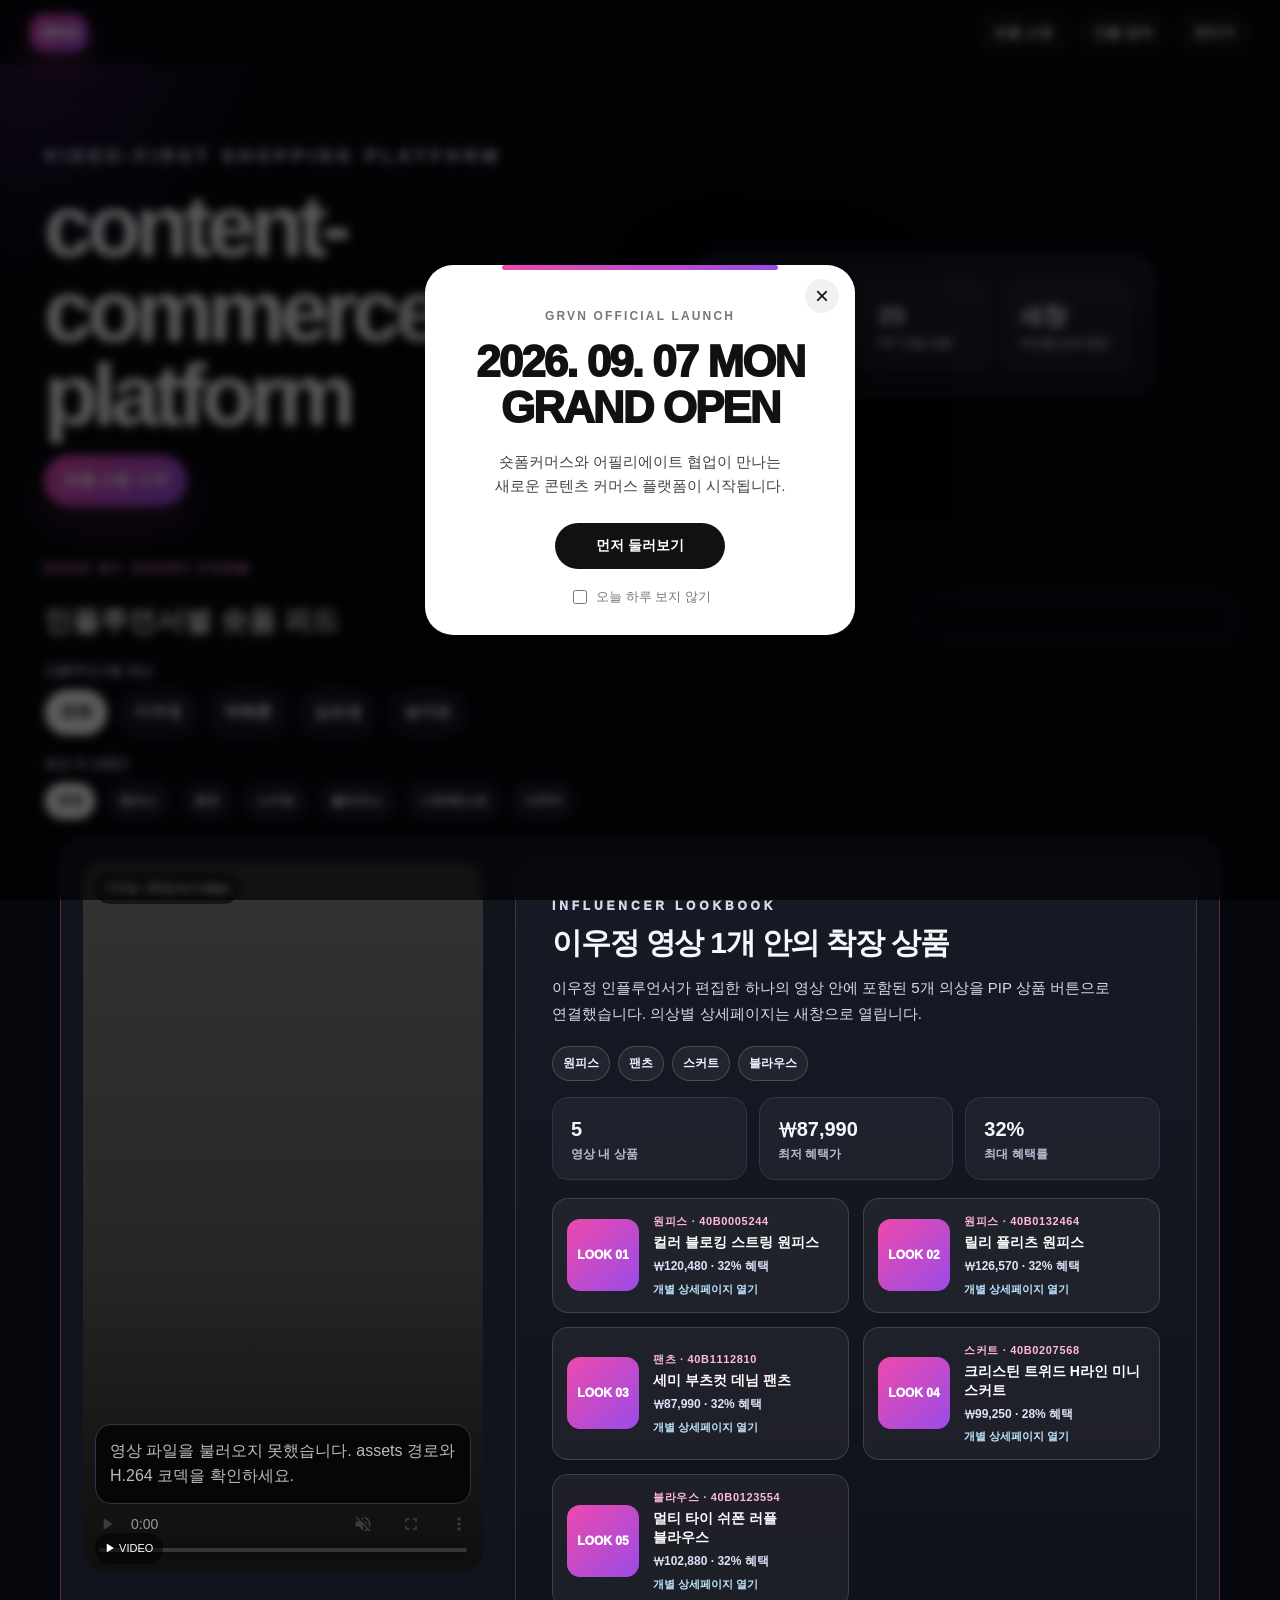
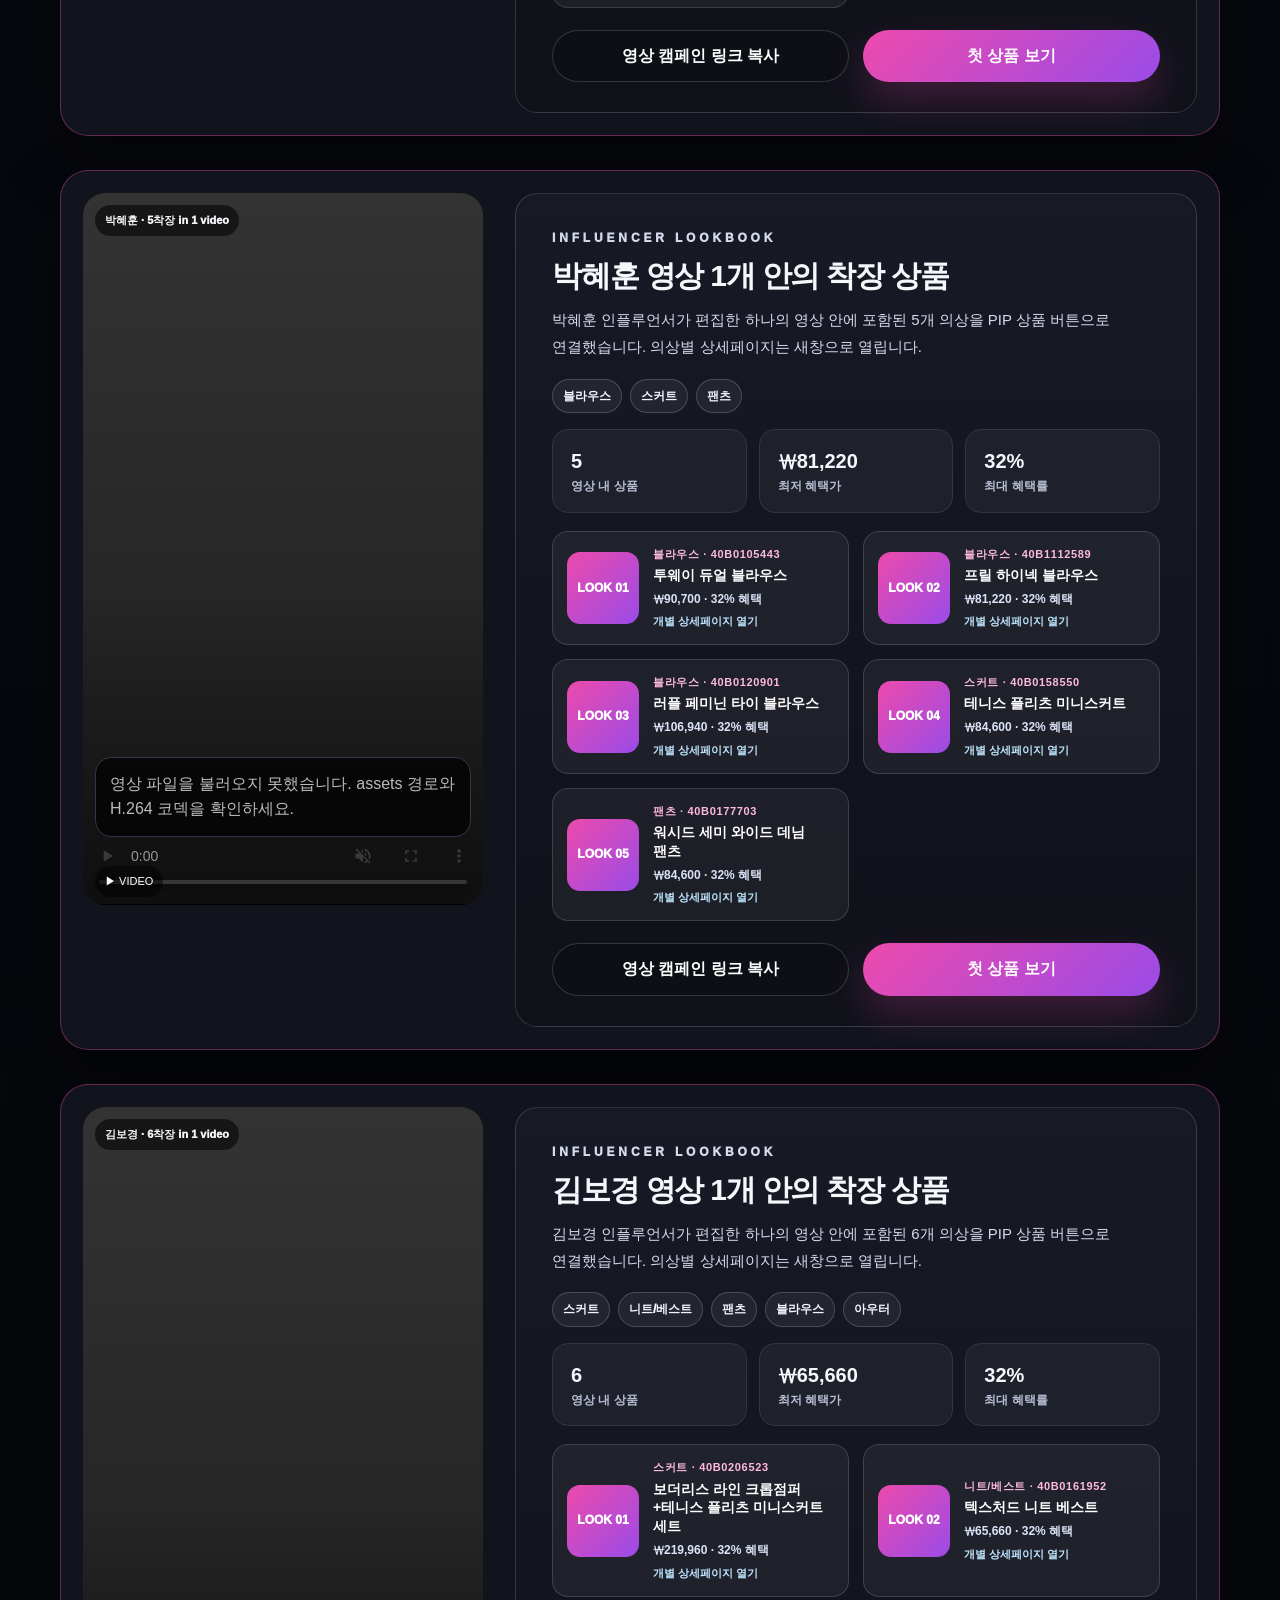
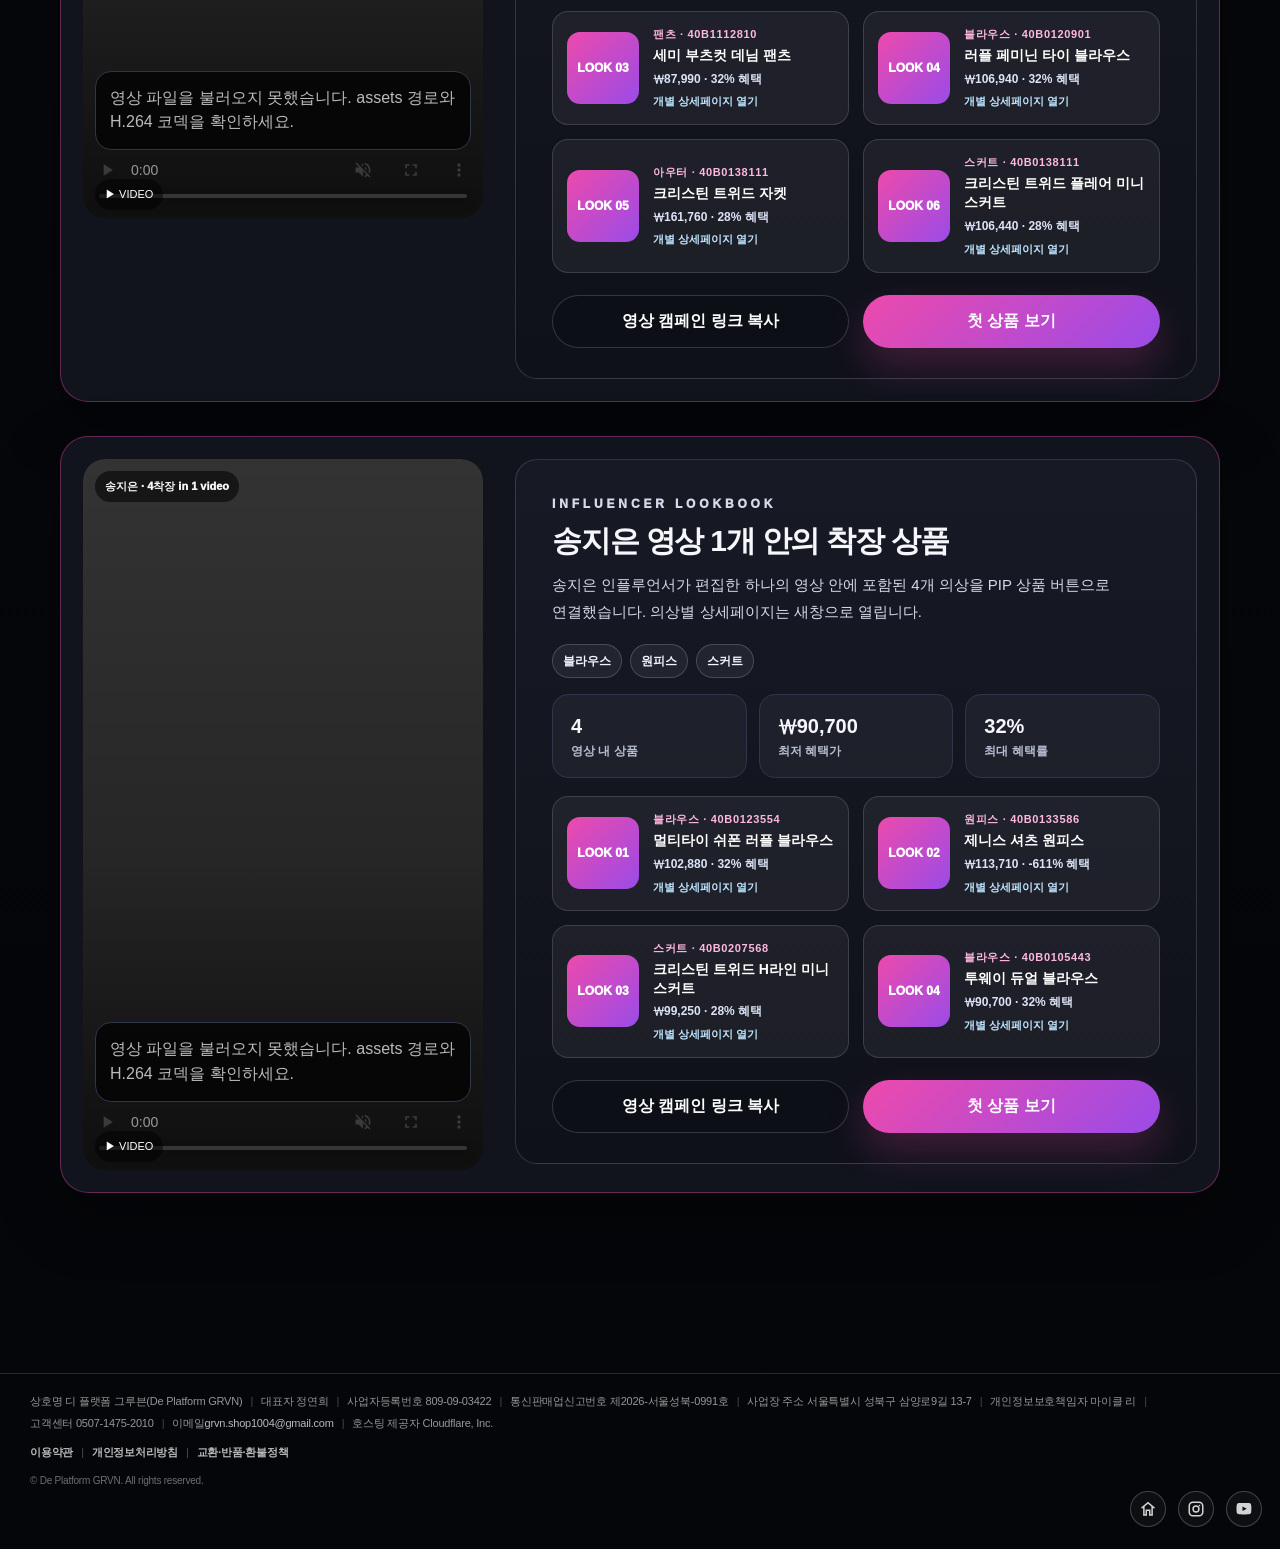
==== commit 2144a712: "Update GRVN launch date to Sep 7" ====
--- a/index.html
+++ b/index.html
@@ -176,7 +176,7 @@
       <p class="grand-open-label">GRVN OFFICIAL LAUNCH</p>
 
       <h2>
-        2026. 08. 24 MON<br>
+        2026. 09. 07 MON<br>
         GRAND OPEN
       </h2>
 
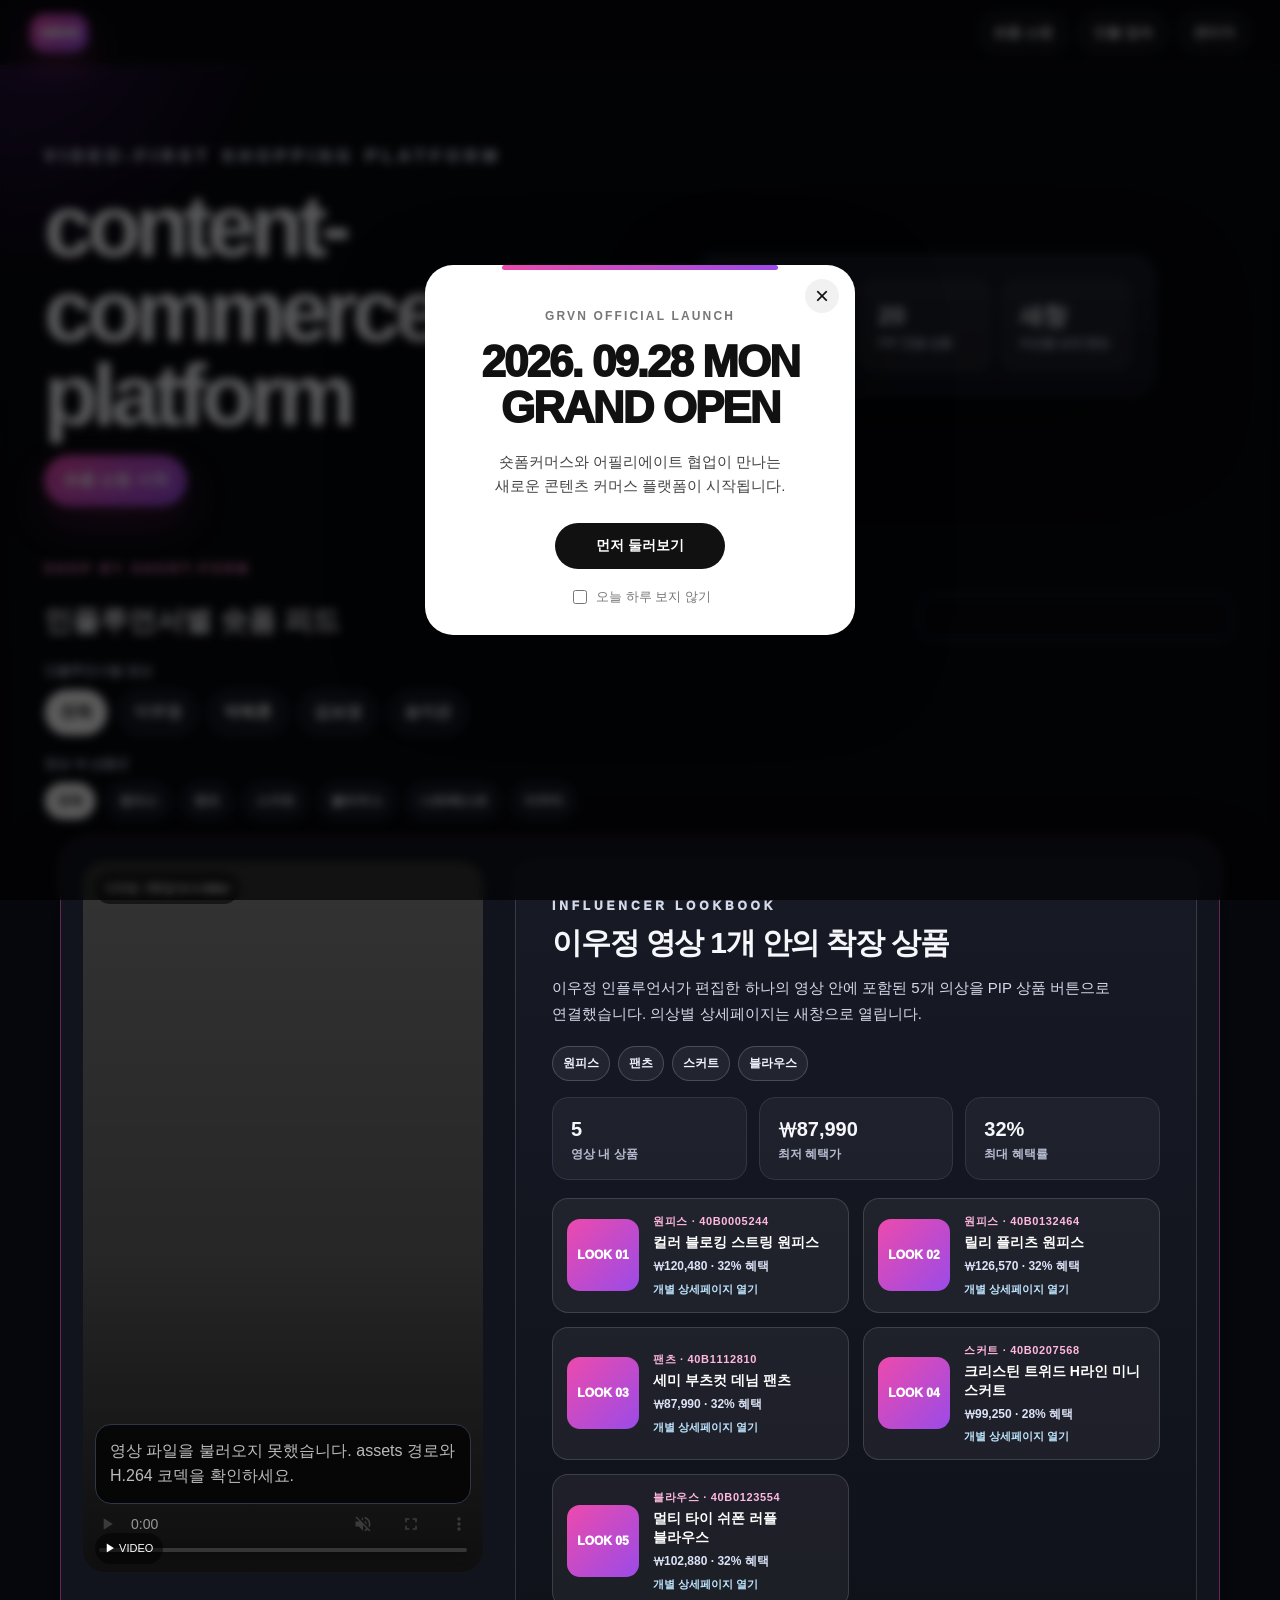
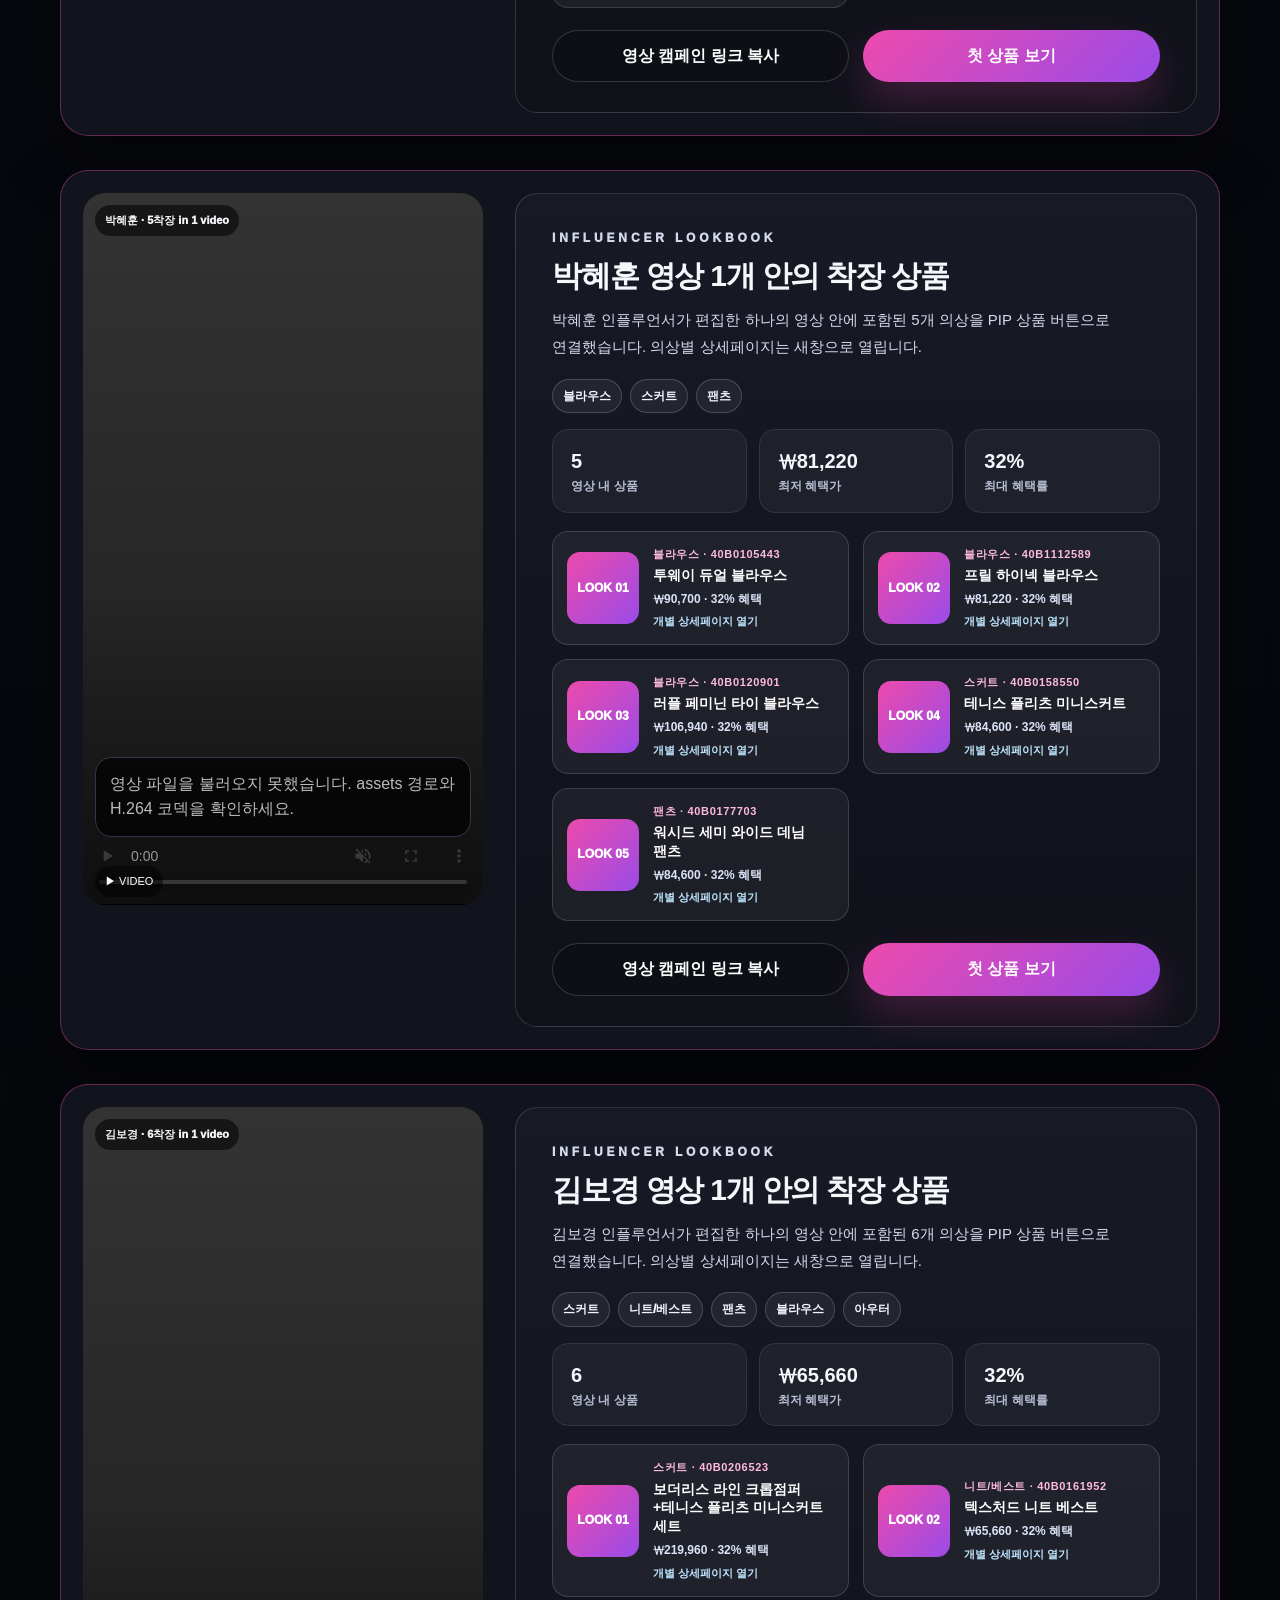
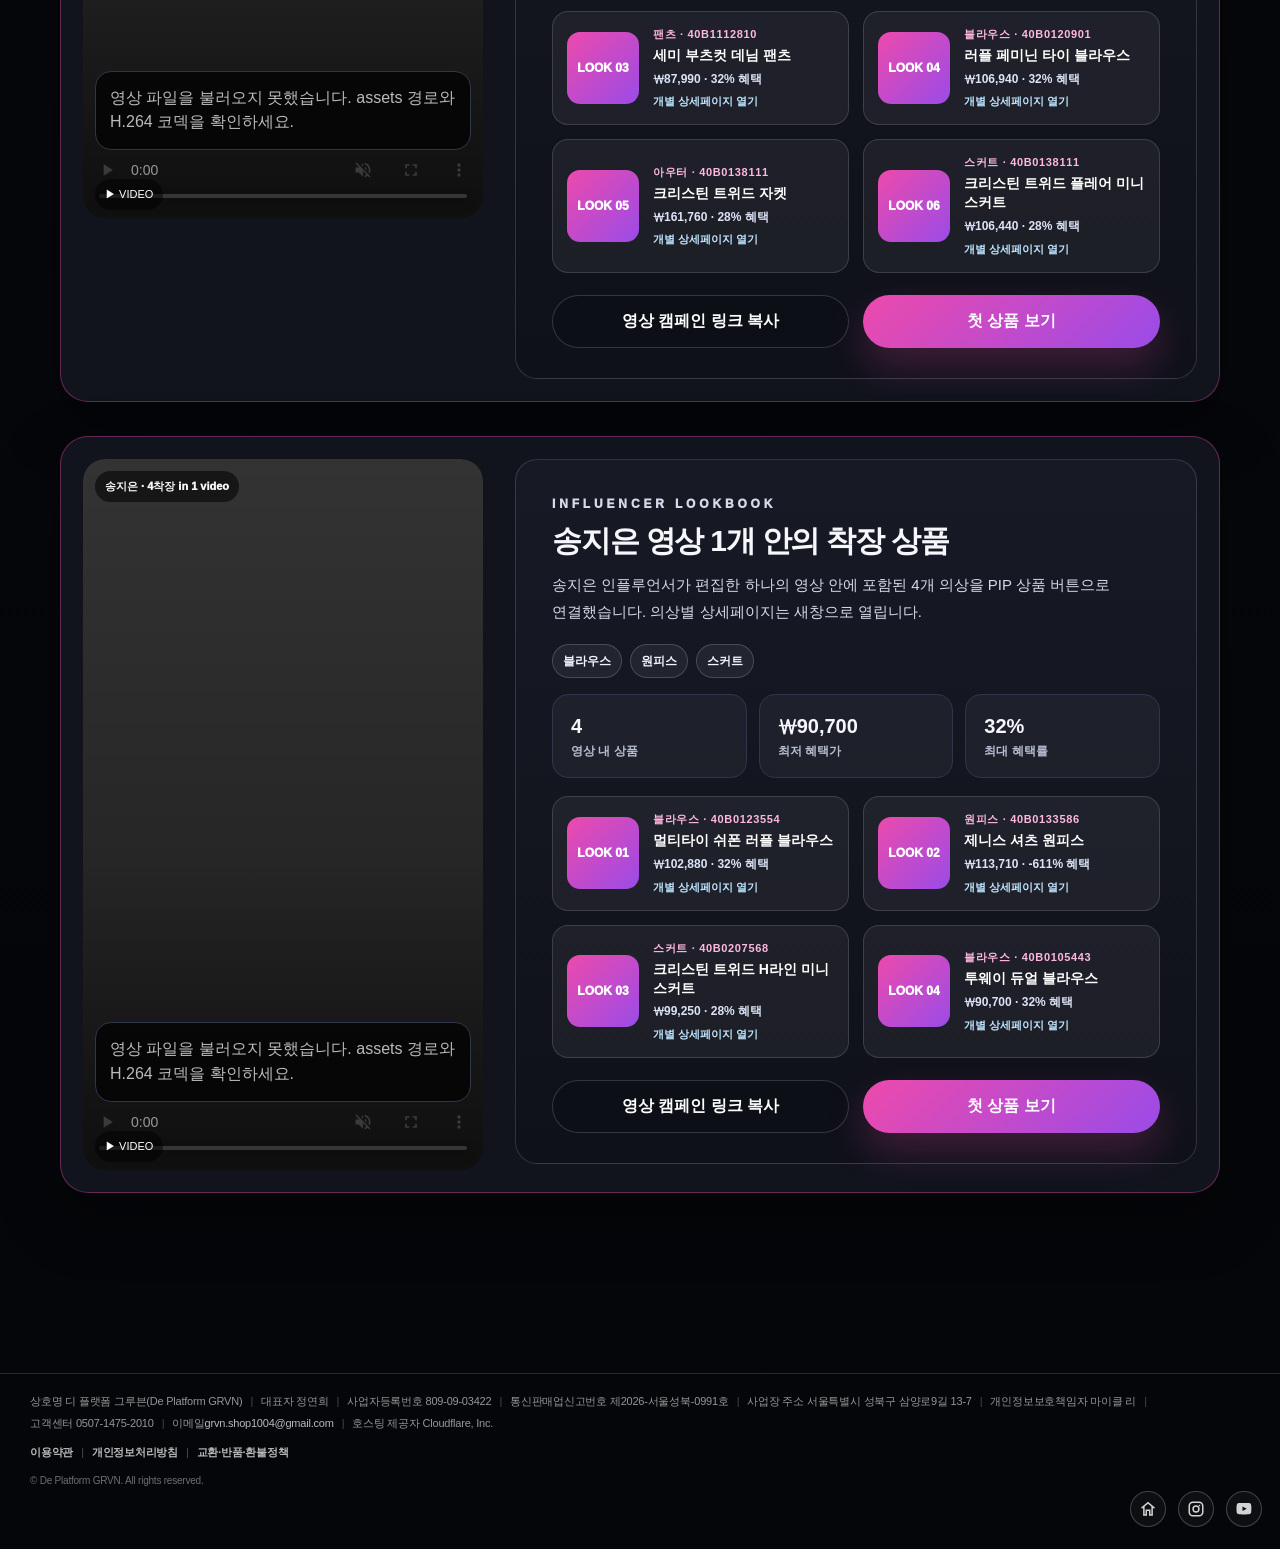
==== commit 9eed8f49: "Update popup open date" ====
--- a/index.html
+++ b/index.html
@@ -176,7 +176,7 @@
       <p class="grand-open-label">GRVN OFFICIAL LAUNCH</p>
 
       <h2>
-        2026. 09. 07 MON<br>
+        2026. 09.28 MON<br>
         GRAND OPEN
       </h2>
 
--- a/styles.css
+++ b/styles.css
@@ -2234,7 +2234,7 @@
     }
 }
 
-/* ===== Compact Legal Footer / Toss Payments Review ===== */
+/* Compact Legal Footer */
 
 .site-footer {
     margin-top: 56px;
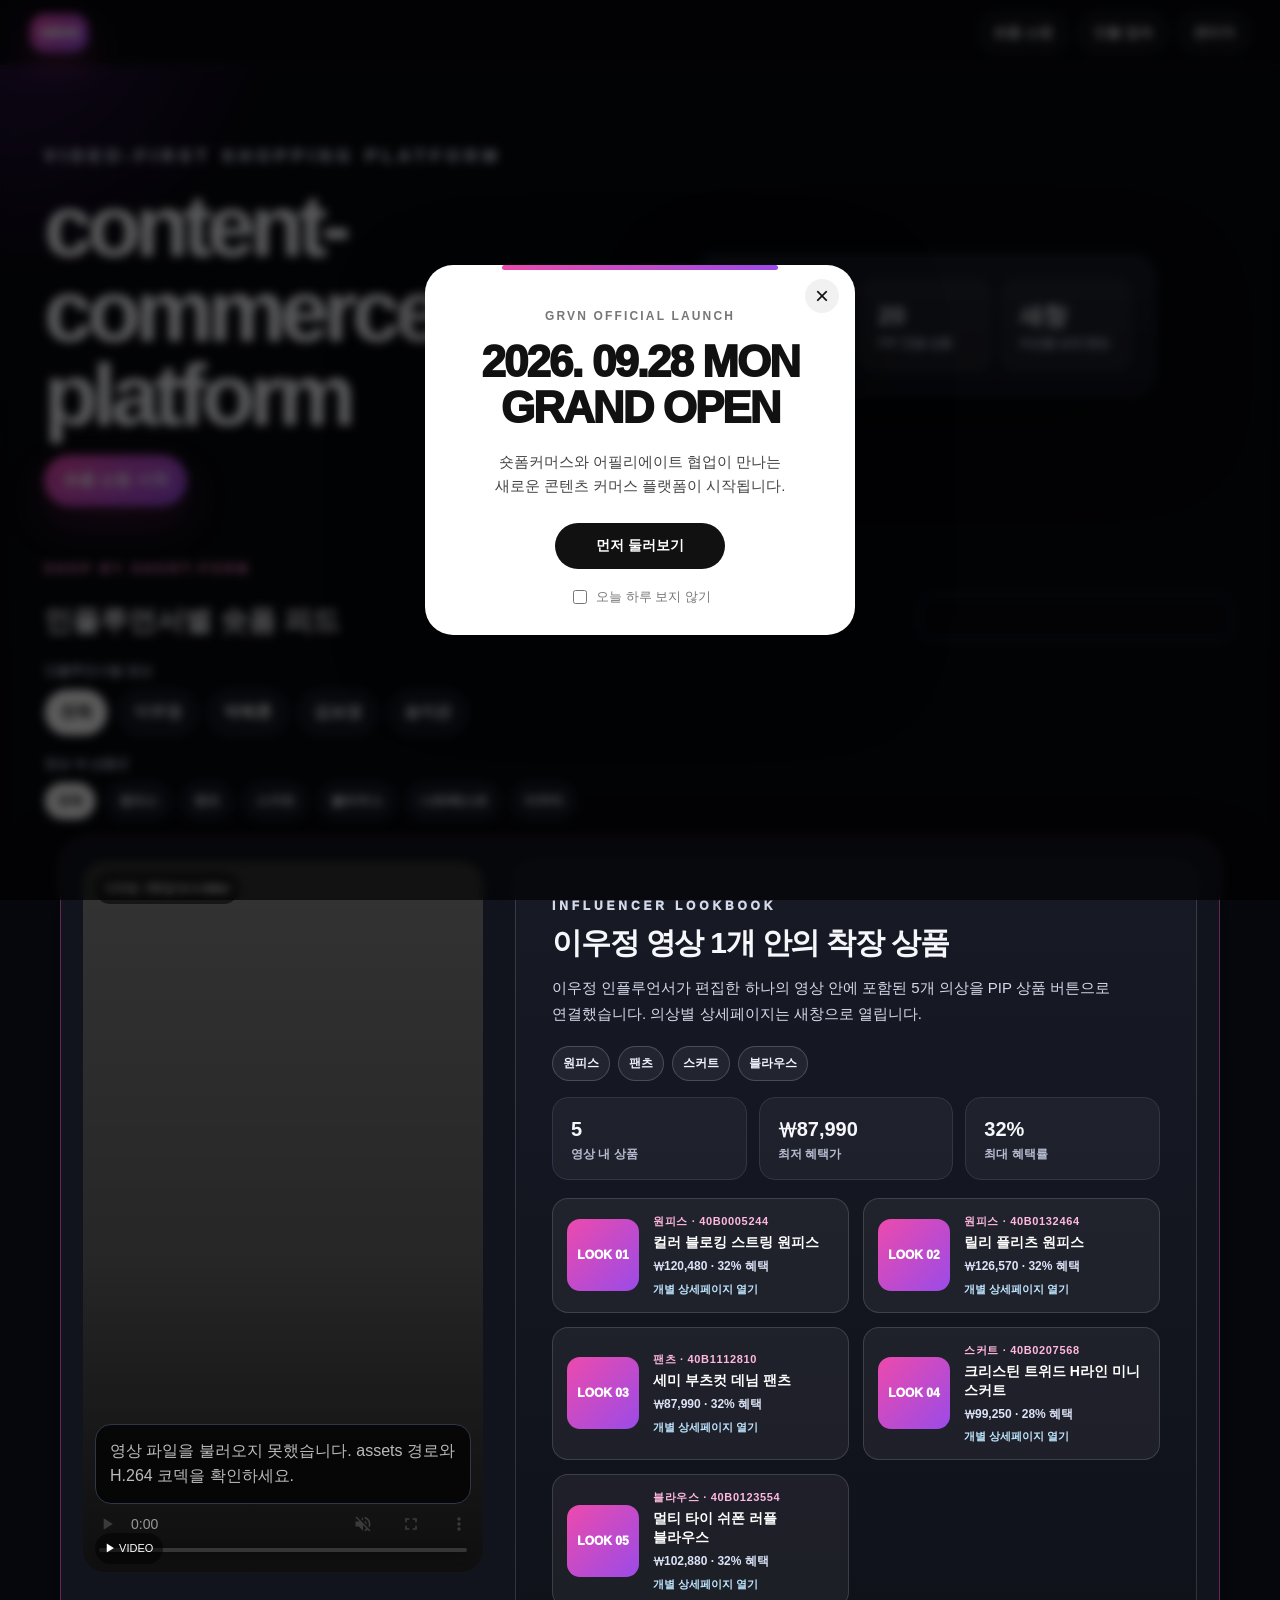
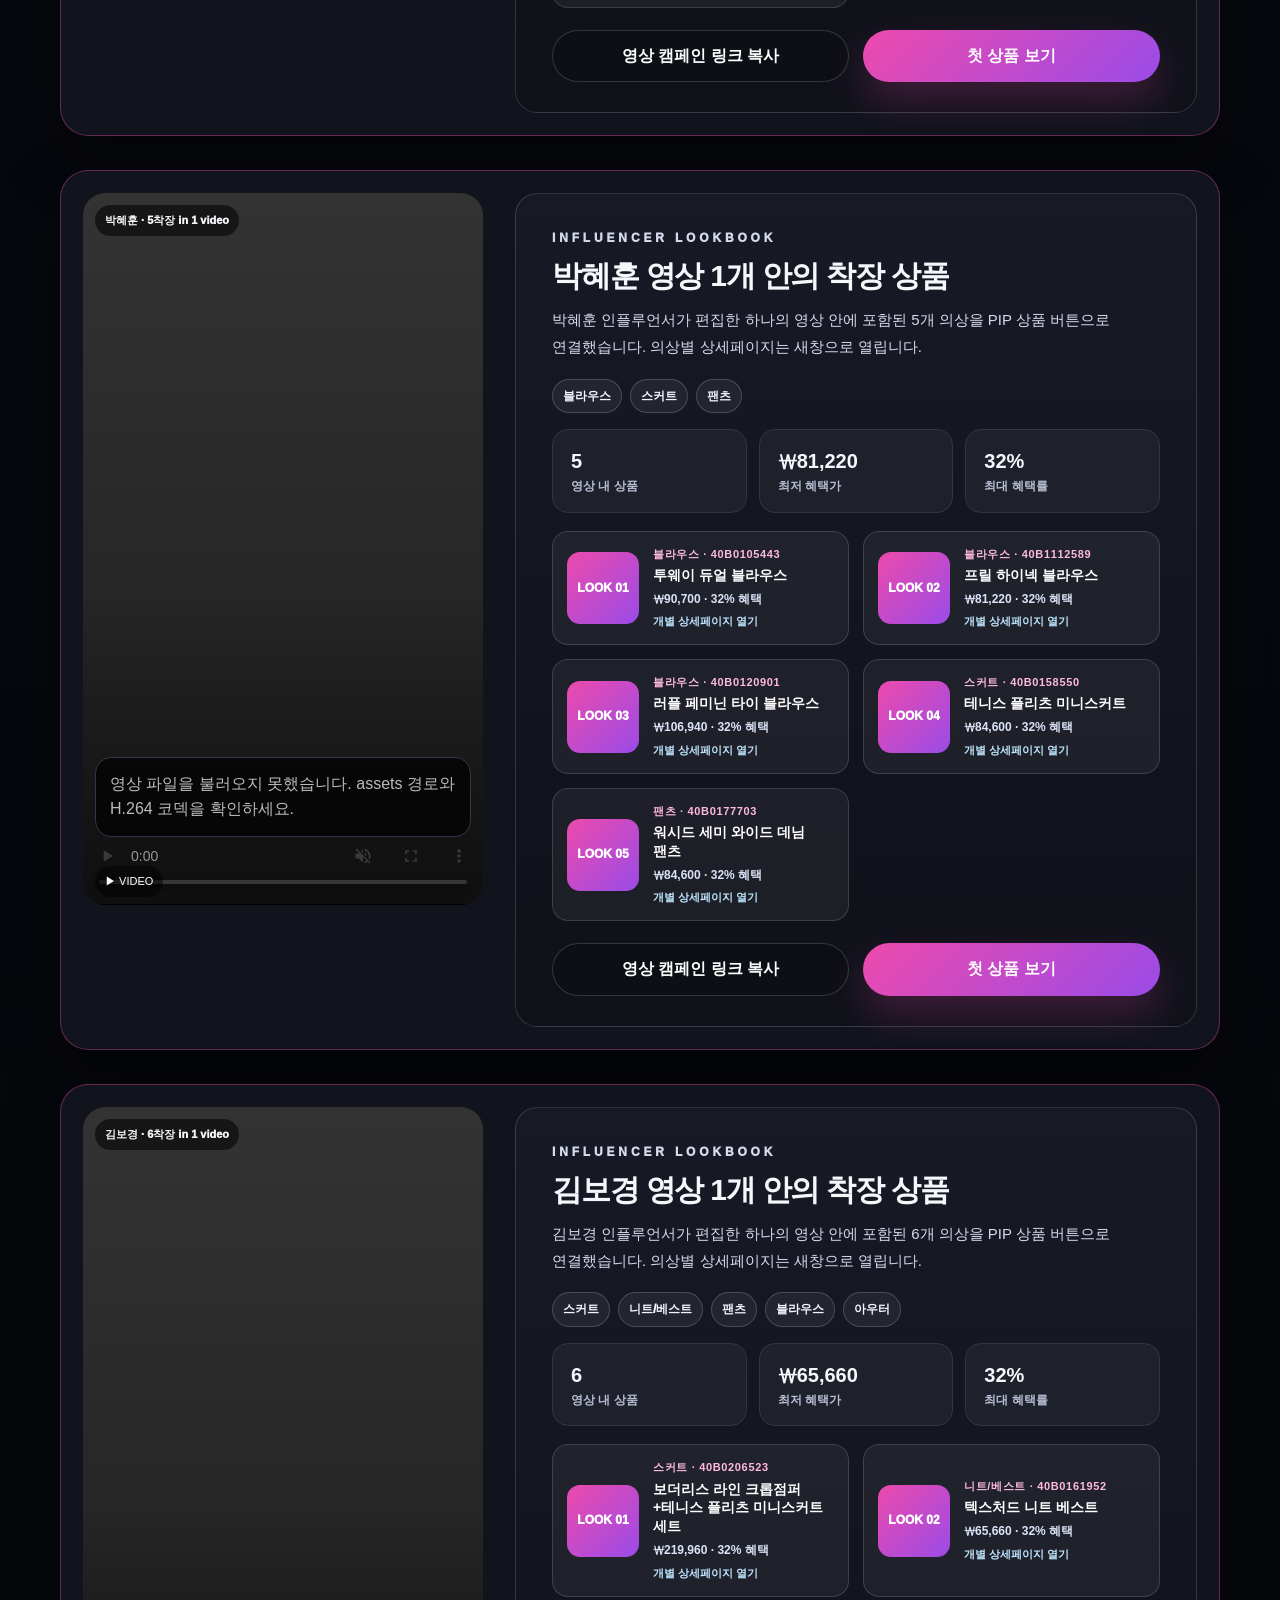
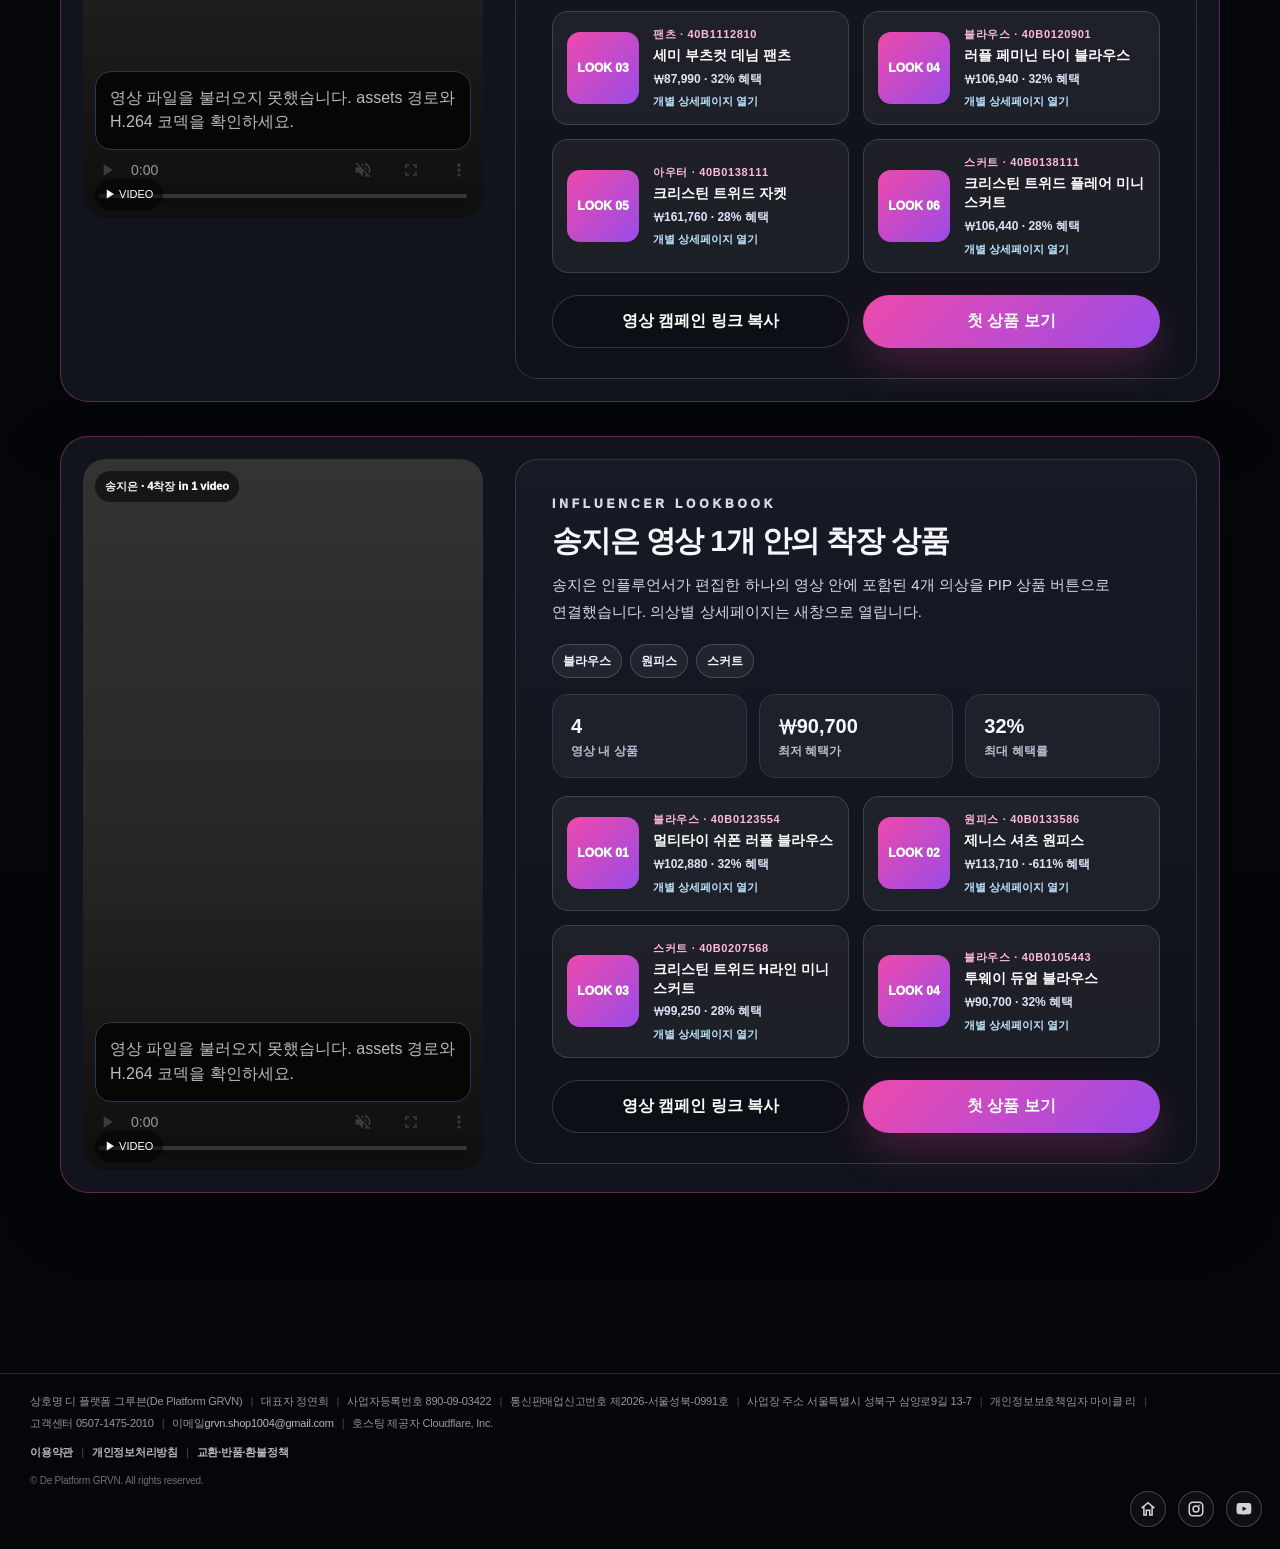
==== commit 9a6a96a8: "Update business registration number" ====
--- a/index.html
+++ b/index.html
@@ -113,7 +113,7 @@
       <div class="footer-business">
         <span>상호명 디 플랫폼 그루븐(De Platform GRVN)</span>
         <span>대표자 정연희</span>
-        <span>사업자등록번호 809-09-03422</span>
+        <span>사업자등록번호 890-09-03422</span>
         <span>통신판매업신고번호 제2026-서울성북-0991호</span>
         <span>사업장 주소 서울특별시 성북구 삼양로9길 13-7</span>
         <span>개인정보보호책임자 마이클 리</span>
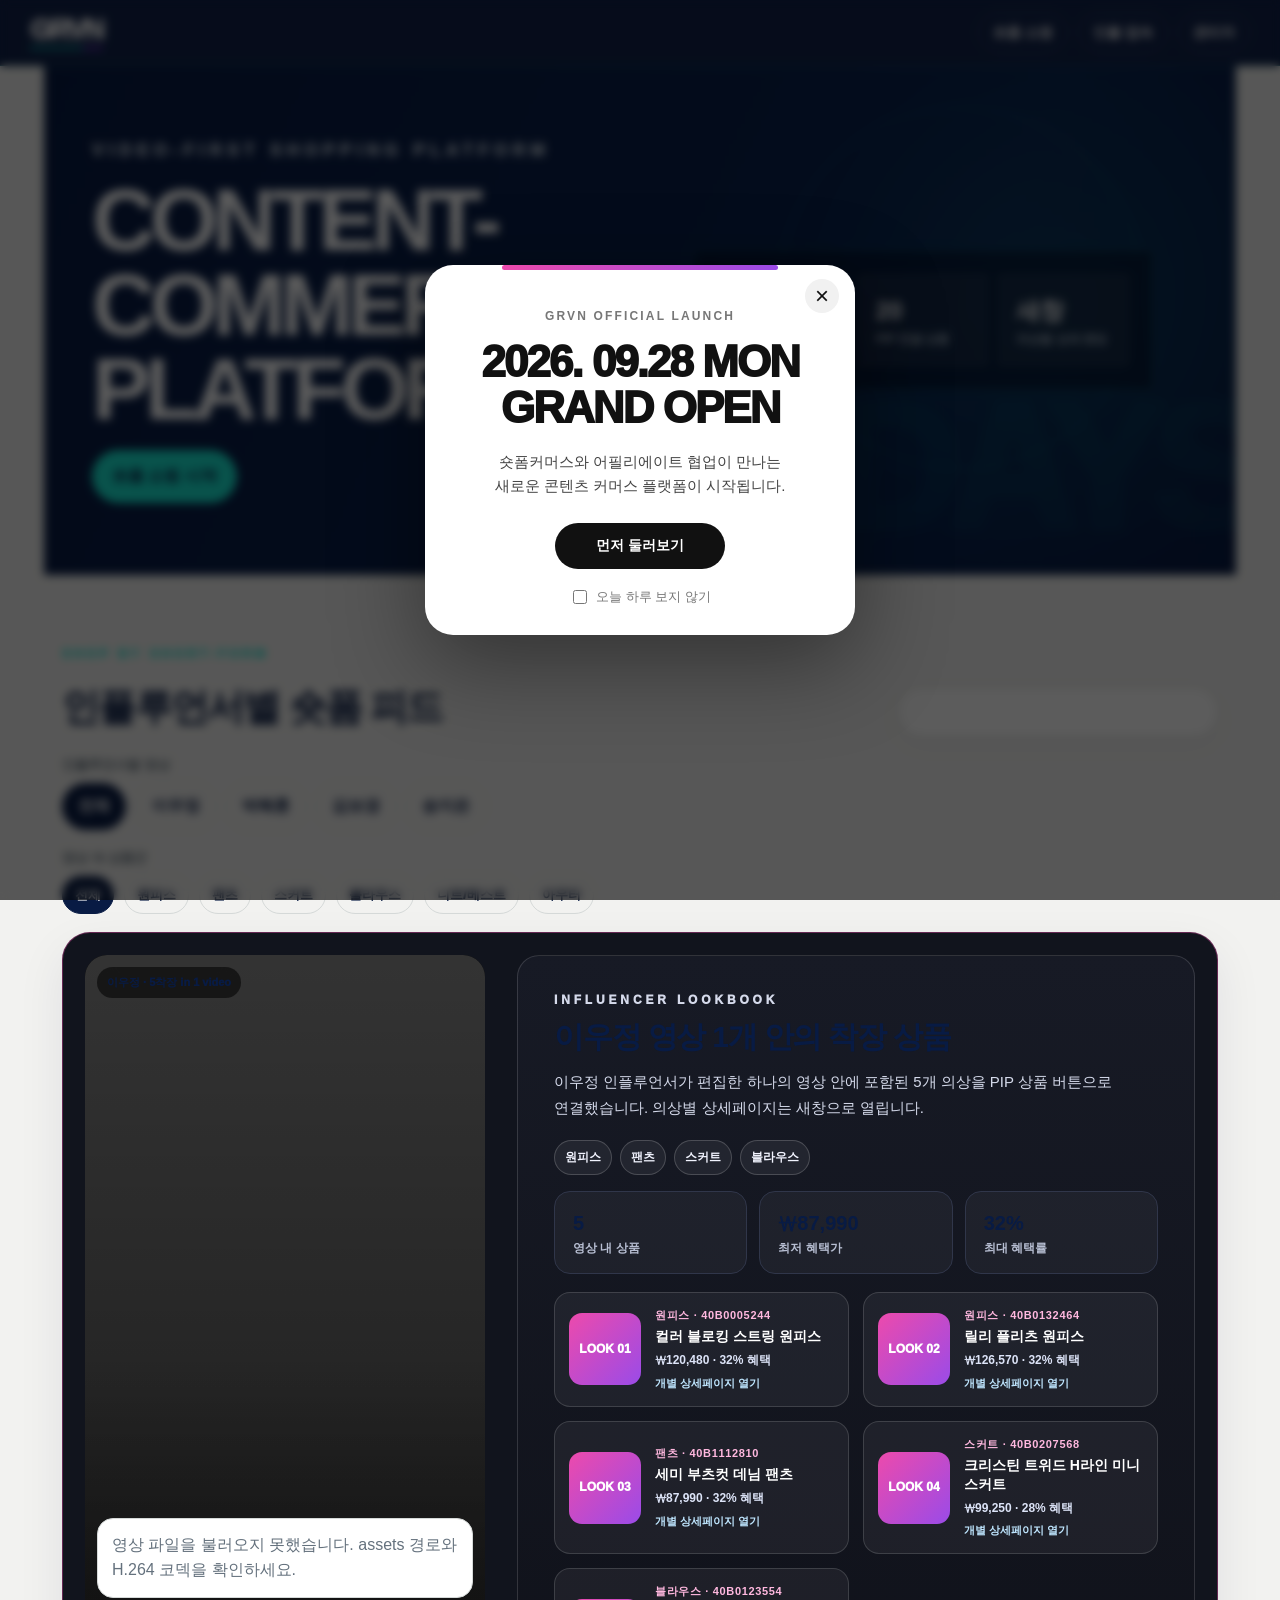
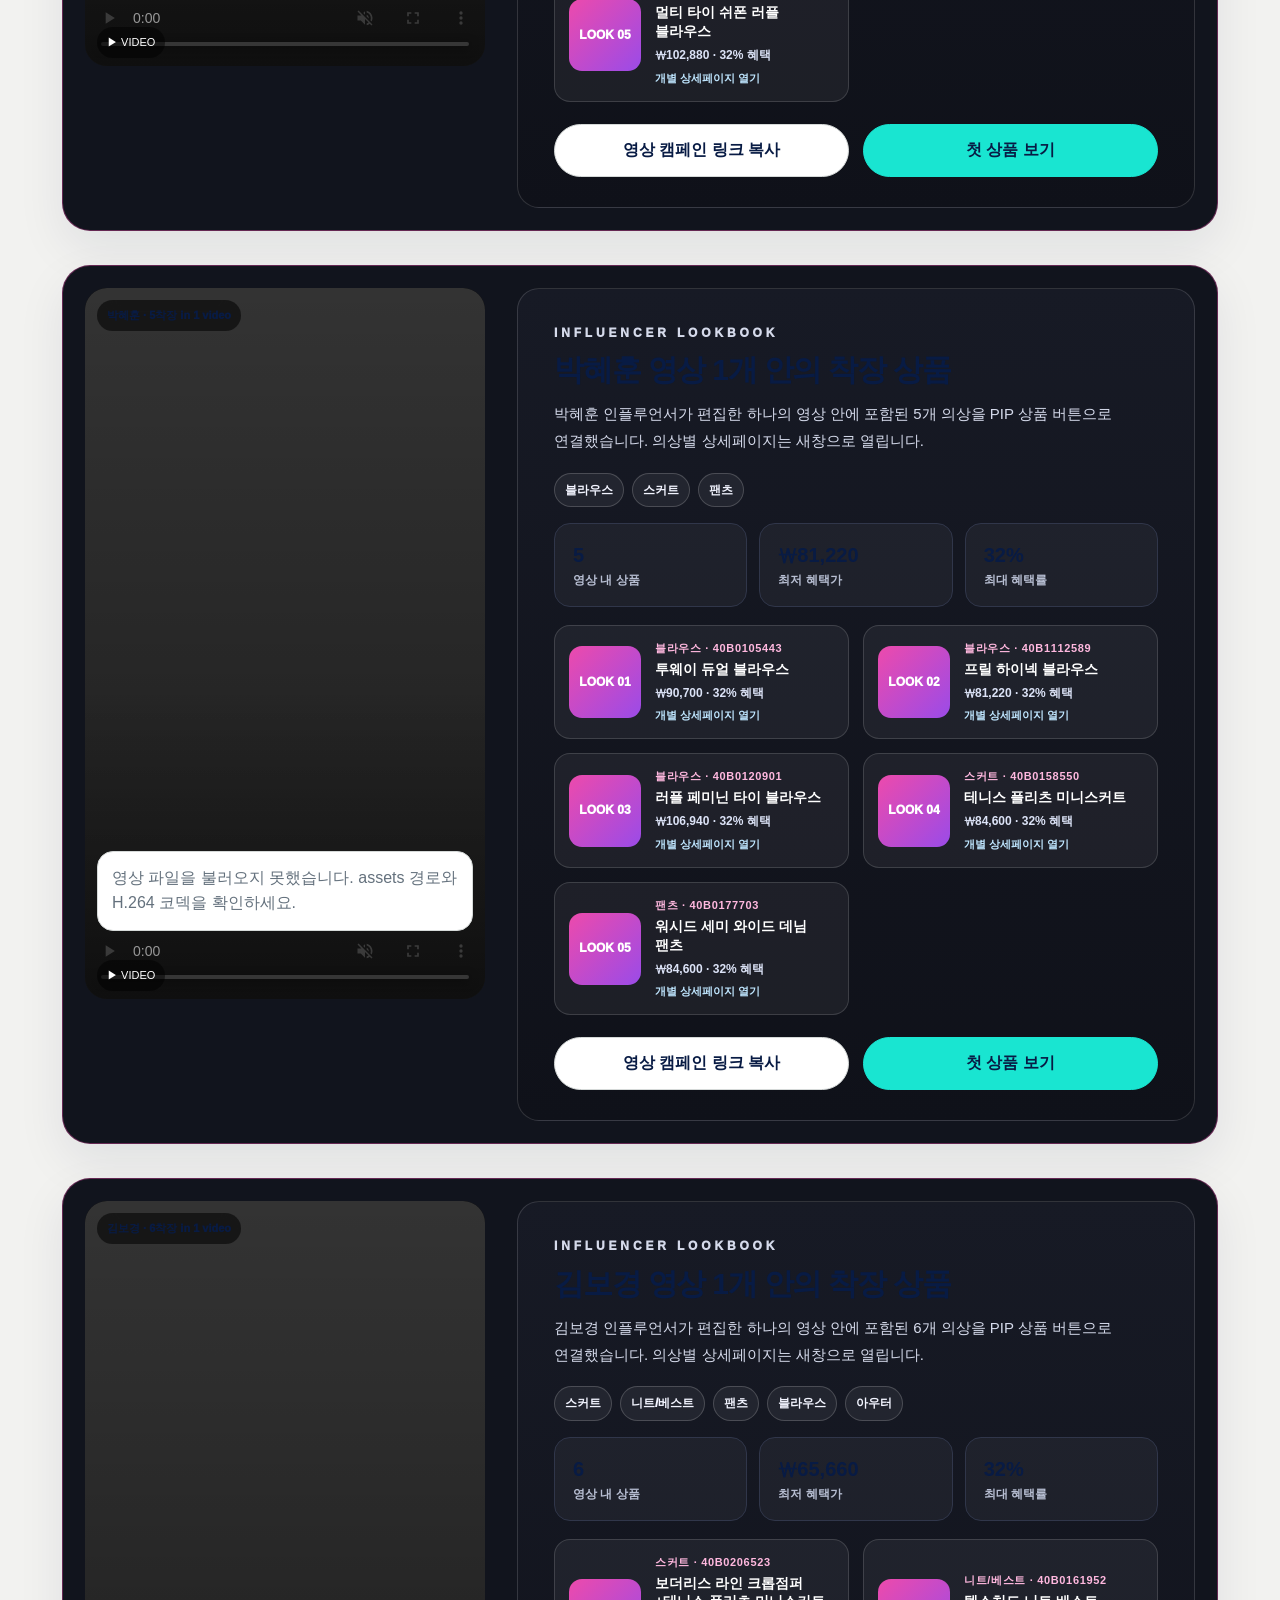
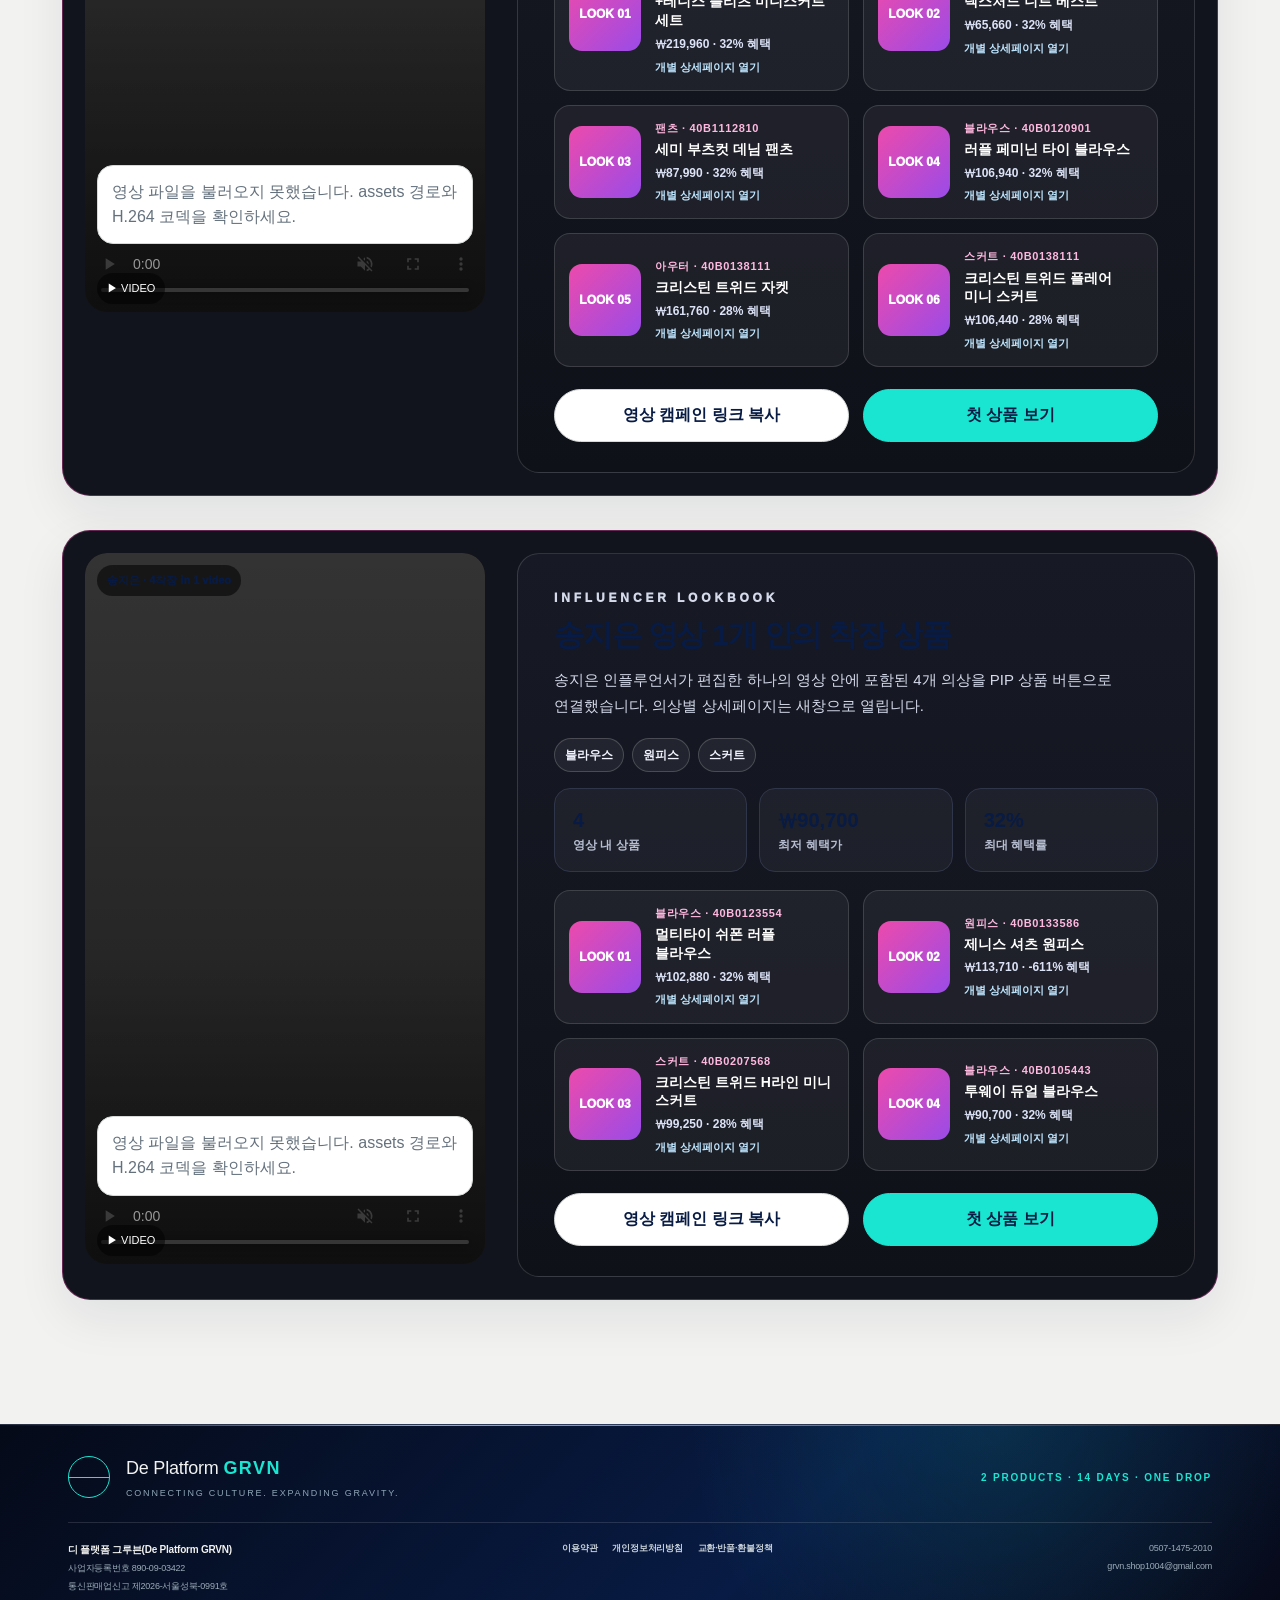
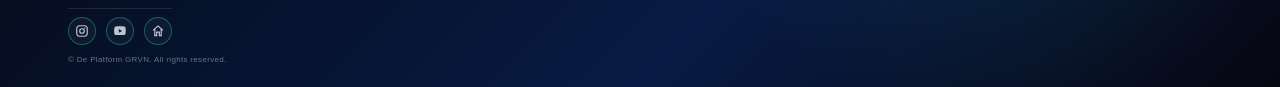
==== commit 0490047c: "feat: apply GRVN editorial colors and v2 footer" ====
--- a/index.html
+++ b/index.html
@@ -40,10 +40,10 @@
   <meta name="twitter:description"
     content="브랜드 제품, 숏폼 콘텐츠, 인플루언서 DB, 어필리에이트 링크, 자사몰 결제, 전환 트래킹, 정산·성과 데이터가 하나로 연결된 콘텐츠커머스 플랫폼.">
   <meta name="twitter:image" content="https://www.grvn.shop/assets/grvn-shop-og-1200x630.jpg">
-  <link rel="stylesheet" href="/styles.css?v=20260629-footer-icons" />
+  <link rel="stylesheet" href="/styles.css?v=20260908-grvn-editorial-v2" />
 </head>
 
-<body>
+<body class="home-light-theme">
   <a class="skip-link" href="#main">본문
     바로가기</a>
   <header class="topbar">
@@ -108,52 +108,41 @@
       <div id="feed" class="feed-grid" aria-live="polite"></div>
     </section>
   </main>
-  <footer class="site-footer" aria-label="사업자 정보 및 약관 안내">
-    <div class="footer-inner footer-compact">
-      <div class="footer-business">
-        <span>상호명 디 플랫폼 그루븐(De Platform GRVN)</span>
-        <span>대표자 정연희</span>
-        <span>사업자등록번호 890-09-03422</span>
-        <span>통신판매업신고번호 제2026-서울성북-0991호</span>
-        <span>사업장 주소 서울특별시 성북구 삼양로9길 13-7</span>
-        <span>개인정보보호책임자 마이클 리</span>
-        <span>고객센터 0507-1475-2010</span>
-        <span>이메일 <a href="mailto:grvn.shop1004@gmail.com">grvn.shop1004@gmail.com</a></span>
-        <span>호스팅 제공자 Cloudflare, Inc.</span>
+  <footer class="site-footer grvn-footer" aria-label="사업자 정보 및 약관 안내">
+    <div class="footer-inner">
+      <div class="footer-brand-row">
+        <span class="footer-emblem" aria-hidden="true"></span>
+        <div class="footer-brand-copy"><strong>De Platform <b>GRVN</b></strong><span>CONNECTING CULTURE. EXPANDING
+            GRAVITY.</span></div>
+        <span class="footer-drop-message">2 PRODUCTS · 14 DAYS · ONE DROP</span>
       </div>
-
-      <div class="footer-policy">
-        <a href="/terms.html">이용약관</a>
-        <a href="/privacy.html">개인정보처리방침</a>
-        <a href="/refund.html">교환·반품·환불정책</a>
+      <div class="footer-content-row">
+        <div class="footer-company"><b>디 플랫폼 그루븐(De Platform GRVN)</b><span>사업자등록번호 890-09-03422</span><span>통신판매업신고
+            제2026-서울성북-0991호</span></div>
+        <nav class="footer-policy" aria-label="정책 안내">
+          <a href="/terms.html">이용약관</a><a href="/privacy.html">개인정보처리방침</a><a href="/refund.html">교환·반품·환불정책</a>
+        </nav>
+        <div class="footer-contact"><a href="tel:050714752010">0507-1475-2010</a><a
+            href="mailto:grvn.shop1004@gmail.com">grvn.shop1004@gmail.com</a></div>
       </div>
-
-      <p class="copyright">© De Platform GRVN. All rights reserved.</p>
-    </div>
-    <div class="footer-social-icons">
-      <a href="https://www.grvn.co.kr" target="_blank" rel="noopener noreferrer" aria-label="GRVN 홈페이지"
-        title="Homepage">
-        <svg viewBox="0 0 24 24" aria-hidden="true">
-          <path
-            d="M12 2.2 2.8 10.1l1.3 1.5 1.4-1.2V21h5.2v-6.2h2.6V21h5.2V10.4l1.4 1.2 1.3-1.5L12 2.2Zm4.5 16.8h-1.2v-6.2H8.7V19H7.5V8.7L12 4.9l4.5 3.8V19Z" />
-        </svg>
-      </a>
-
-      <a href="https://www.instagram.com/grvn.official" target="_blank" rel="noopener noreferrer"
-        aria-label="GRVN 인스타그램" title="Instagram">
-        <svg viewBox="0 0 24 24" aria-hidden="true">
-          <path
-            d="M7.8 2h8.4C19.4 2 22 4.6 22 7.8v8.4c0 3.2-2.6 5.8-5.8 5.8H7.8C4.6 22 2 19.4 2 16.2V7.8C2 4.6 4.6 2 7.8 2Zm0 2C5.7 4 4 5.7 4 7.8v8.4C4 18.3 5.7 20 7.8 20h8.4c2.1 0 3.8-1.7 3.8-3.8V7.8C20 5.7 18.3 4 16.2 4H7.8Zm8.9 2.2a1.1 1.1 0 1 1 0 2.2 1.1 1.1 0 0 1 0-2.2ZM12 7.1a4.9 4.9 0 1 1 0 9.8 4.9 4.9 0 0 1 0-9.8Zm0 2a2.9 2.9 0 1 0 0 5.8 2.9 2.9 0 0 0 0-5.8Z" />
-        </svg>
-      </a>
-
-      <a href="https://www.youtube.com/channel/UCXyoyPy-1ROTga2yTc_uhGA" target="_blank" rel="noopener noreferrer"
-        aria-label="GRVN 유튜브" title="YouTube">
-        <svg viewBox="0 0 24 24" aria-hidden="true">
-          <path
-            d="M21.6 7.1s-.2-1.5-.8-2.1c-.8-.8-1.7-.8-2.1-.9C15.8 3.9 12 3.9 12 3.9h-.1s-3.8 0-6.7.2c-.4.1-1.3.1-2.1.9-.6.6-.8 2.1-.8 2.1S2 8.9 2 10.7v1.7c0 1.8.2 3.6.2 3.6s.2 1.5.8 2.1c.8.8 1.8.8 2.3.9 1.7.2 6.7.2 6.7.2s3.8 0 6.7-.2c.4-.1 1.3-.1 2.1-.9.6-.6.8-2.1.8-2.1s.2-1.8.2-3.6v-1.7c0-1.8-.2-3.6-.2-3.6ZM10 14.8V8.7l5.7 3.1L10 14.8Z" />
-        </svg>
-      </a>
+      <div class="footer-social-icons" aria-label="GRVN 공식 채널">
+        <a href="https://www.instagram.com/grvn.official" target="_blank" rel="noopener noreferrer"
+          aria-label="GRVN 인스타그램" title="Instagram"><svg viewBox="0 0 24 24" aria-hidden="true">
+            <path
+              d="M7.8 2h8.4C19.4 2 22 4.6 22 7.8v8.4c0 3.2-2.6 5.8-5.8 5.8H7.8C4.6 22 2 19.4 2 16.2V7.8C2 4.6 4.6 2 7.8 2Zm0 2C5.7 4 4 5.7 4 7.8v8.4C4 18.3 5.7 20 7.8 20h8.4c2.1 0 3.8-1.7 3.8-3.8V7.8C20 5.7 18.3 4 16.2 4H7.8Zm8.9 2.2a1.1 1.1 0 1 1 0 2.2 1.1 1.1 0 0 1 0-2.2ZM12 7.1a4.9 4.9 0 1 1 0 9.8 4.9 4.9 0 0 1 0-9.8Zm0 2a2.9 2.9 0 1 0 0 5.8 2.9 2.9 0 0 0 0-5.8Z" />
+          </svg></a>
+        <a href="https://www.youtube.com/channel/UCXyoyPy-1ROTga2yTc_uhGA" target="_blank" rel="noopener noreferrer"
+          aria-label="GRVN 유튜브" title="YouTube"><svg viewBox="0 0 24 24" aria-hidden="true">
+            <path
+              d="M21.6 7.1s-.2-1.5-.8-2.1c-.8-.8-1.7-.8-2.1-.9C15.8 3.9 12 3.9 12 3.9s-3.8 0-6.7.2c-.4.1-1.3.1-2.1.9-.6.6-.8 2.1-.8 2.1S2 8.9 2 10.7v1.7c0 1.8.2 3.6.2 3.6s.2 1.5.8 2.1c.8.8 1.8.8 2.3.9 1.7.2 6.7.2 6.7.2s3.8 0 6.7-.2c.4-.1 1.3-.1 2.1-.9.6-.6.8-2.1.8-2.1s.2-1.8.2-3.6v-1.7c0-1.8-.2-3.6-.2-3.6ZM10 14.8V8.7l5.7 3.1-5.7 3Z" />
+          </svg></a>
+        <a href="https://www.grvn.co.kr" target="_blank" rel="noopener noreferrer" aria-label="GRVN 공식 홈페이지"
+          title="GRVN Homepage"><svg viewBox="0 0 24 24" aria-hidden="true">
+            <path
+              d="M12 2.2 2.8 10.1l1.3 1.5 1.4-1.2V21h5.2v-6.2h2.6V21h5.2V10.4l1.4 1.2 1.3-1.5L12 2.2Zm4.5 16.8h-1.2v-6.2H8.7V19H7.5V8.7L12 4.9l4.5 3.8V19Z" />
+          </svg></a>
+      </div>
+      <p class="footer-copyright">© De Platform GRVN. All rights reserved.</p>
     </div>
   </footer>
 
--- a/styles.css
+++ b/styles.css
@@ -2925,4 +2925,590 @@
     .product-detail-cards {
         grid-template-columns: 1fr;
     }
+}
+
+/* GRVN V2 footer only — all existing page and commerce styles remain unchanged */
+.grvn-footer {
+    --grvn-navy: #081b44;
+    --grvn-white: #f2f2f0;
+    --grvn-jade: #19e5d1;
+    --grvn-violet: #a43cff;
+    position: relative;
+    overflow: hidden;
+    margin-top: 56px;
+    padding: 0;
+    background: radial-gradient(circle at 78% 0, rgba(25, 229, 209, .11), transparent 30%), linear-gradient(135deg, #050a18, var(--grvn-navy) 58%, #070712);
+    color: #aebac6
+}
+
+.grvn-footer::before {
+    content: '';
+    position: absolute;
+    inset: 0 0 auto;
+    height: 1px;
+    background: linear-gradient(90deg, transparent, var(--grvn-jade), var(--grvn-violet), transparent)
+}
+
+.grvn-footer .footer-inner {
+    max-width: 1200px;
+    margin: 0 auto;
+    padding: 28px 28px 20px;
+    text-align: left
+}
+
+.grvn-footer .footer-brand-row {
+    display: grid;
+    grid-template-columns: auto 1fr auto;
+    align-items: center;
+    gap: 16px;
+    padding-bottom: 20px;
+    border-bottom: 1px solid rgba(242, 242, 240, .13)
+}
+
+.grvn-footer .footer-emblem {
+    position: relative;
+    width: 42px;
+    height: 42px;
+    border: 1px solid var(--grvn-jade);
+    border-radius: 50%
+}
+
+.grvn-footer .footer-emblem::after {
+    content: '';
+    position: absolute;
+    left: 0;
+    right: 0;
+    top: 50%;
+    height: 1px;
+    background: var(--grvn-jade)
+}
+
+.grvn-footer .footer-brand-copy {
+    display: grid;
+    gap: 3px
+}
+
+.grvn-footer .footer-brand-copy strong {
+    color: var(--grvn-white);
+    font-size: 18px;
+    font-weight: 500
+}
+
+.grvn-footer .footer-brand-copy strong b {
+    color: var(--grvn-jade);
+    letter-spacing: .08em
+}
+
+.grvn-footer .footer-brand-copy span {
+    color: #8fa5b6;
+    font-size: 9px;
+    letter-spacing: .2em
+}
+
+.grvn-footer .footer-drop-message {
+    color: var(--grvn-jade);
+    font-size: 10px;
+    font-weight: 800;
+    letter-spacing: .18em
+}
+
+.grvn-footer .footer-content-row {
+    display: grid;
+    grid-template-columns: 1.35fr 1fr .8fr;
+    gap: 28px;
+    align-items: start;
+    padding: 18px 0 10px
+}
+
+.grvn-footer .footer-company,
+.grvn-footer .footer-contact {
+    display: grid;
+    gap: 3px
+}
+
+.grvn-footer .footer-company b {
+    color: var(--grvn-white);
+    font-size: 10px
+}
+
+.grvn-footer .footer-company span,
+.grvn-footer .footer-contact a {
+    color: #9cabb8;
+    font-size: 9px
+}
+
+.grvn-footer .footer-policy {
+    display: flex;
+    justify-content: flex-start;
+    gap: 7px 15px;
+    margin: 0
+}
+
+.grvn-footer .footer-policy a {
+    color: #c8d1d8;
+    font-size: 9px
+}
+
+.grvn-footer .footer-policy a::after {
+    content: none
+}
+
+.grvn-footer .footer-policy a:hover,
+.grvn-footer .footer-contact a:hover {
+    color: var(--grvn-jade)
+}
+
+.grvn-footer .footer-contact {
+    text-align: right
+}
+
+.grvn-footer .footer-social-icons {
+    display: flex;
+    justify-content: flex-start;
+    gap: 10px;
+    width: max-content;
+    margin: 4px 0 0;
+    padding: 8px 0 0;
+    border-top: 1px solid rgba(242, 242, 240, .11)
+}
+
+.grvn-footer .footer-social-icons a {
+    display: grid;
+    place-items: center;
+    width: 28px;
+    height: 28px;
+    border: 1px solid rgba(25, 229, 209, .35);
+    border-radius: 50%;
+    color: #b9c7d2
+}
+
+.grvn-footer .footer-social-icons a:hover {
+    background: var(--grvn-jade);
+    border-color: var(--grvn-jade);
+    color: var(--grvn-navy)
+}
+
+.grvn-footer .footer-social-icons svg {
+    width: 14px;
+    height: 14px;
+    fill: currentColor
+}
+
+.grvn-footer .footer-copyright {
+    margin: 8px 0 0;
+    color: #667789;
+    font-size: 8px;
+    letter-spacing: .04em
+}
+
+@media(max-width:760px) {
+    .grvn-footer .footer-inner {
+        padding: 25px 18px 18px
+    }
+
+    .grvn-footer .footer-brand-row {
+        grid-template-columns: auto 1fr
+    }
+
+    .grvn-footer .footer-drop-message {
+        grid-column: 1/-1
+    }
+
+    .grvn-footer .footer-content-row {
+        grid-template-columns: 1fr;
+        gap: 14px
+    }
+
+    .grvn-footer .footer-contact {
+        text-align: left
+    }
+}
+
+/* GRVN homepage light editorial theme — scoped to index.html only */
+.home-light-theme {
+    --home-ink: #081b44;
+    --home-paper: #f2f2f0;
+    --home-surface: #fff;
+    --home-soft: #e9eceb;
+    --home-line: #d5d9d8;
+    --home-muted: #64717d;
+    --home-jade: #19e5d1;
+    --home-violet: #a43cff;
+    background: radial-gradient(circle at 8% 0, rgba(25, 229, 209, .08), transparent 26%), linear-gradient(180deg, #f7f7f5 0%, var(--home-paper) 100%);
+    color: var(--home-ink)
+}
+
+.home-light-theme .topbar {
+    background: rgba(247, 247, 245, .92);
+    border-bottom: 1px solid var(--home-line);
+    box-shadow: 0 8px 30px rgba(8, 27, 68, .04)
+}
+
+.home-light-theme .brand-mark {
+    width: auto;
+    height: auto;
+    padding: 0;
+    border-radius: 0;
+    background: none;
+    color: var(--home-ink);
+    font-size: 28px;
+    letter-spacing: -.07em;
+    box-shadow: none
+}
+
+.home-light-theme .brand-mark::after {
+    content: '';
+    display: block;
+    width: 100%;
+    height: 2px;
+    margin-top: 3px;
+    background: linear-gradient(90deg, var(--home-jade) 0 72%, var(--home-violet) 72%)
+}
+
+.home-light-theme .nav a,
+.home-light-theme .nav button {
+    border-color: var(--home-line);
+    background: rgba(255, 255, 255, .74);
+    color: var(--home-ink)
+}
+
+.home-light-theme .nav a:hover,
+.home-light-theme .nav button:hover {
+    border-color: var(--home-jade);
+    background: #fff
+}
+
+.home-light-theme .page {
+    padding-top: 30px
+}
+
+.home-light-theme .hero-split {
+    position: relative;
+    overflow: hidden;
+    min-height: 390px;
+    padding: 48px;
+    border: 1px solid var(--home-line);
+    background: linear-gradient(125deg, #fff 0%, #fff 55%, rgba(25, 229, 209, .10) 76%, rgba(164, 60, 255, .08) 100%);
+    box-shadow: 0 26px 70px rgba(8, 27, 68, .08)
+}
+
+.home-light-theme .hero-split::after {
+    content: '14 DAYS';
+    position: absolute;
+    right: -18px;
+    bottom: -34px;
+    color: rgba(8, 27, 68, .045);
+    font-size: clamp(80px, 14vw, 180px);
+    font-weight: 950;
+    letter-spacing: -.08em;
+    pointer-events: none
+}
+
+.home-light-theme .eyebrow {
+    color: #77508e
+}
+
+.home-light-theme .hero-copy h1 {
+    color: var(--home-ink);
+    text-transform: uppercase
+}
+
+.home-light-theme .hero-copy p {
+    color: var(--home-muted)
+}
+
+.home-light-theme .btn {
+    border-color: var(--home-line);
+    background: #fff;
+    color: var(--home-ink);
+    box-shadow: none
+}
+
+.home-light-theme .btn.primary {
+    border: 1px solid var(--home-ink);
+    background: var(--home-ink);
+    color: #fff;
+    box-shadow: 0 14px 30px rgba(8, 27, 68, .16)
+}
+
+.home-light-theme .btn.primary:hover {
+    border-color: var(--home-jade);
+    background: var(--home-jade);
+    color: var(--home-ink)
+}
+
+.home-light-theme .hero-panel {
+    position: relative;
+    z-index: 1;
+    border: 1px solid rgba(8, 27, 68, .16);
+    border-radius: 0;
+    background: rgba(255, 255, 255, .82);
+    box-shadow: none
+}
+
+.home-light-theme .kpi-grid div {
+    border-color: var(--home-line);
+    border-radius: 0;
+    background: rgba(242, 242, 240, .72)
+}
+
+.home-light-theme .kpi-grid strong {
+    color: var(--home-ink)
+}
+
+.home-light-theme .kpi-grid span {
+    color: var(--home-muted)
+}
+
+.home-light-theme .shop-section {
+    padding-top: 64px
+}
+
+.home-light-theme .section-head h2 {
+    color: var(--home-ink);
+    font-size: clamp(28px, 3vw, 42px);
+    letter-spacing: -.045em
+}
+
+.home-light-theme .filter-label {
+    color: var(--home-muted)
+}
+
+.home-light-theme .search-label input {
+    border-color: var(--home-line);
+    border-radius: 999px;
+    background: #fff;
+    color: var(--home-ink);
+    box-shadow: 0 8px 24px rgba(8, 27, 68, .04)
+}
+
+.home-light-theme .search-label input::placeholder {
+    color: #89939b
+}
+
+.home-light-theme .tab {
+    border-color: var(--home-line);
+    background: transparent;
+    color: var(--home-ink)
+}
+
+.home-light-theme .tab:hover {
+    border-color: var(--home-jade);
+    background: #fff
+}
+
+.home-light-theme .tab[aria-selected=true] {
+    border-color: var(--home-ink);
+    background: var(--home-ink);
+    color: #fff
+}
+
+.home-light-theme .feed-grid {
+    gap: 20px
+}
+
+.home-light-theme .clip-card {
+    border-color: var(--home-line);
+    border-radius: 0;
+    background: var(--home-surface);
+    box-shadow: 0 18px 48px rgba(8, 27, 68, .08)
+}
+
+.home-light-theme .clip-info h3 {
+    color: var(--home-ink)
+}
+
+.home-light-theme .clip-info p {
+    color: var(--home-muted)
+}
+
+.home-light-theme .mini-product {
+    border-color: var(--home-line);
+    border-radius: 0;
+    background: var(--home-paper);
+    color: var(--home-ink)
+}
+
+.home-light-theme .mini-product>span {
+    border-radius: 0;
+    background: rgba(25, 229, 209, .18);
+    color: var(--home-ink)
+}
+
+.home-light-theme .notice {
+    border-color: var(--home-line);
+    background: #fff;
+    color: var(--home-muted)
+}
+
+.home-light-theme .grvn-footer {
+    margin-top: 0
+}
+
+@media(max-width:760px) {
+    .home-light-theme .page {
+        padding-top: 18px
+    }
+
+    .home-light-theme .hero-split {
+        padding: 30px 20px;
+        gap: 28px
+    }
+
+    .home-light-theme .shop-section {
+        padding-top: 46px
+    }
+
+    .home-light-theme .search-label input {
+        min-width: 0
+    }
+
+    .home-light-theme .brand-mark {
+        font-size: 24px
+    }
+}
+
+/* Official grvn.co.kr visual alignment: navy editorial hero + lunar-white commerce */
+.home-light-theme {
+    background: var(--home-paper)
+}
+
+.home-light-theme .topbar {
+    background: rgba(8, 27, 68, .96);
+    border-bottom-color: rgba(25, 229, 209, .24);
+    box-shadow: none
+}
+
+.home-light-theme .brand-mark {
+    color: #fff
+}
+
+.home-light-theme .nav a,
+.home-light-theme .nav button {
+    border-color: rgba(255, 255, 255, .20);
+    background: transparent;
+    color: #fff
+}
+
+.home-light-theme .nav a:hover,
+.home-light-theme .nav button:hover {
+    border-color: var(--home-jade);
+    background: rgba(25, 229, 209, .08);
+    color: var(--home-jade)
+}
+
+.home-light-theme .page {
+    max-width: none;
+    padding: 0 0 90px;
+    background: var(--home-paper)
+}
+
+.home-light-theme .hero-split {
+    min-height: 500px;
+    margin: 0;
+    padding: 72px max(28px, calc((100vw - 1184px)/2));
+    border: 0;
+    border-radius: 0;
+    background: radial-gradient(circle at 86% 48%, rgba(25, 229, 209, .11), transparent 26%), linear-gradient(115deg, #081b44 0%, #0b2451 72%, #081b44 100%);
+    box-shadow: none
+}
+
+.home-light-theme .hero-split::before {
+    content: '';
+    position: absolute;
+    right: 8%;
+    top: 8%;
+    width: 360px;
+    height: 360px;
+    border: 1px solid rgba(25, 229, 209, .22);
+    border-radius: 50%;
+    pointer-events: none
+}
+
+.home-light-theme .hero-split::after {
+    color: rgba(25, 229, 209, .045)
+}
+
+.home-light-theme .hero-copy {
+    position: relative;
+    z-index: 1
+}
+
+.home-light-theme .hero-copy h1 {
+    max-width: 720px;
+    color: #fff
+}
+
+.home-light-theme .hero-copy h1::after {
+    content: '.';
+    color: var(--home-jade)
+}
+
+.home-light-theme .hero-copy p {
+    color: #c5d0dc
+}
+
+.home-light-theme .eyebrow {
+    color: var(--home-jade)
+}
+
+.home-light-theme .btn.primary {
+    border-color: var(--home-jade);
+    background: var(--home-jade);
+    color: var(--home-ink);
+    box-shadow: none
+}
+
+.home-light-theme .btn.primary:hover {
+    background: #fff;
+    border-color: #fff
+}
+
+.home-light-theme .hero-panel {
+    border-color: rgba(25, 229, 209, .28);
+    background: rgba(5, 15, 38, .52);
+    color: #fff;
+    backdrop-filter: blur(10px)
+}
+
+.home-light-theme .kpi-grid div {
+    border-color: rgba(255, 255, 255, .14);
+    background: rgba(255, 255, 255, .05)
+}
+
+.home-light-theme .kpi-grid strong {
+    color: #fff
+}
+
+.home-light-theme .kpi-grid span {
+    color: #aebdcb
+}
+
+.home-light-theme .shop-section {
+    max-width: 1220px;
+    margin: 0 auto;
+    padding: 70px 18px 0;
+    background: var(--home-paper)
+}
+
+@media(max-width:760px) {
+    .home-light-theme .page {
+        padding-bottom: 52px
+    }
+
+    .home-light-theme .hero-split {
+        min-height: auto;
+        padding: 52px 20px 46px
+    }
+
+    .home-light-theme .hero-split::before {
+        right: -130px;
+        top: 70px;
+        width: 280px;
+        height: 280px
+    }
+
+    .home-light-theme .shop-section {
+        padding: 48px 16px 0
+    }
 }
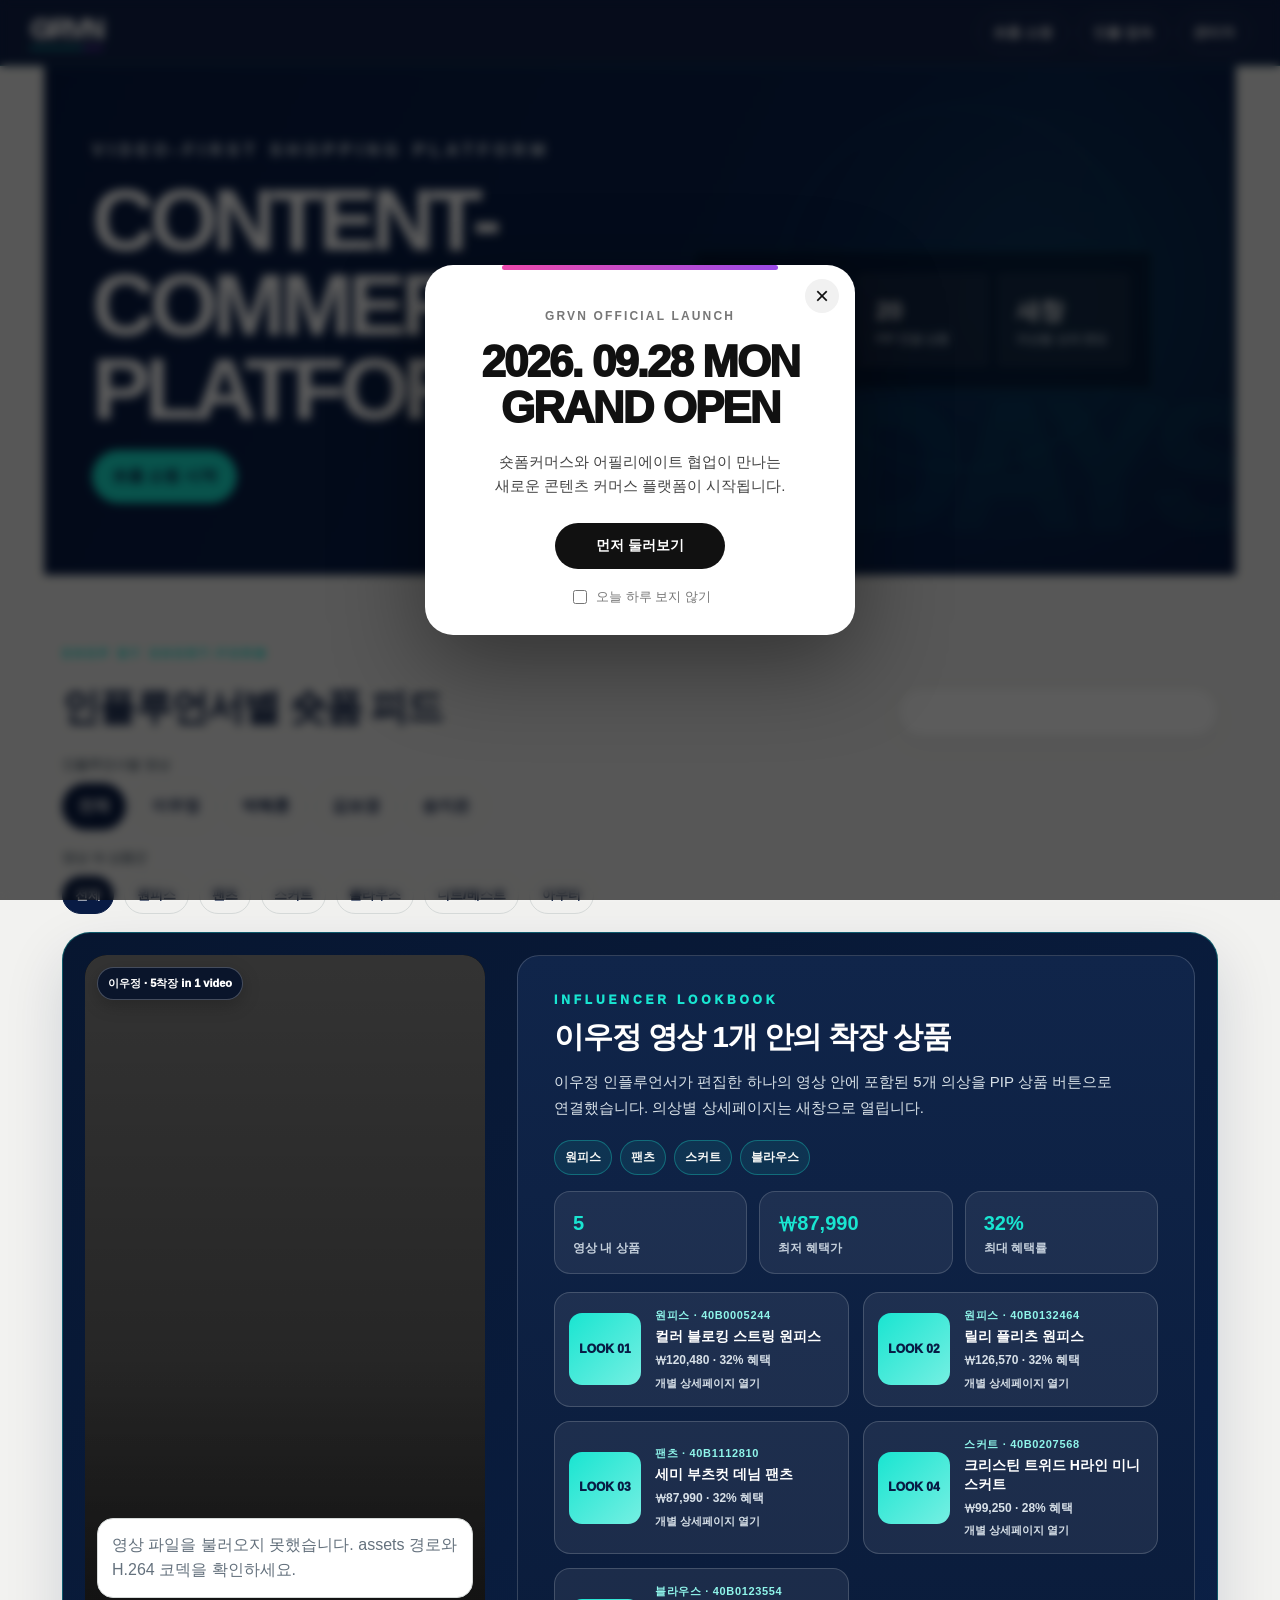
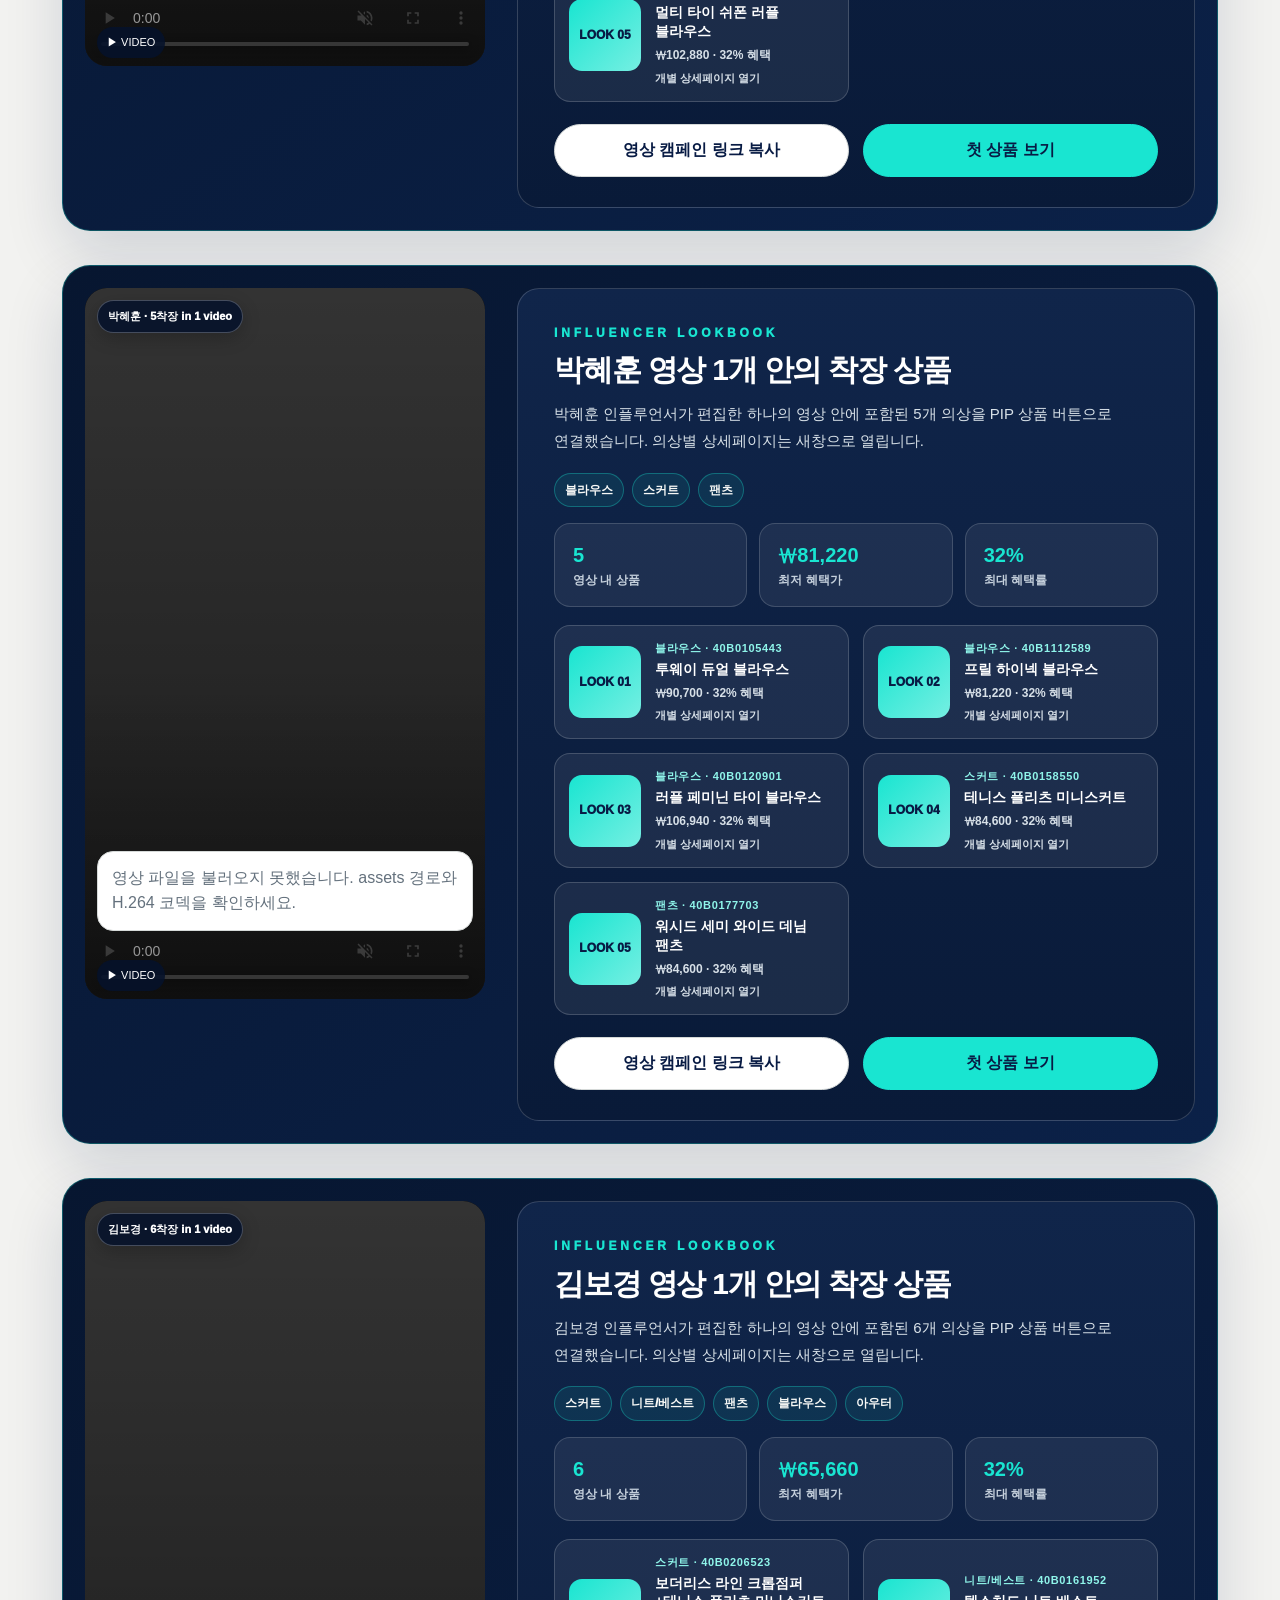
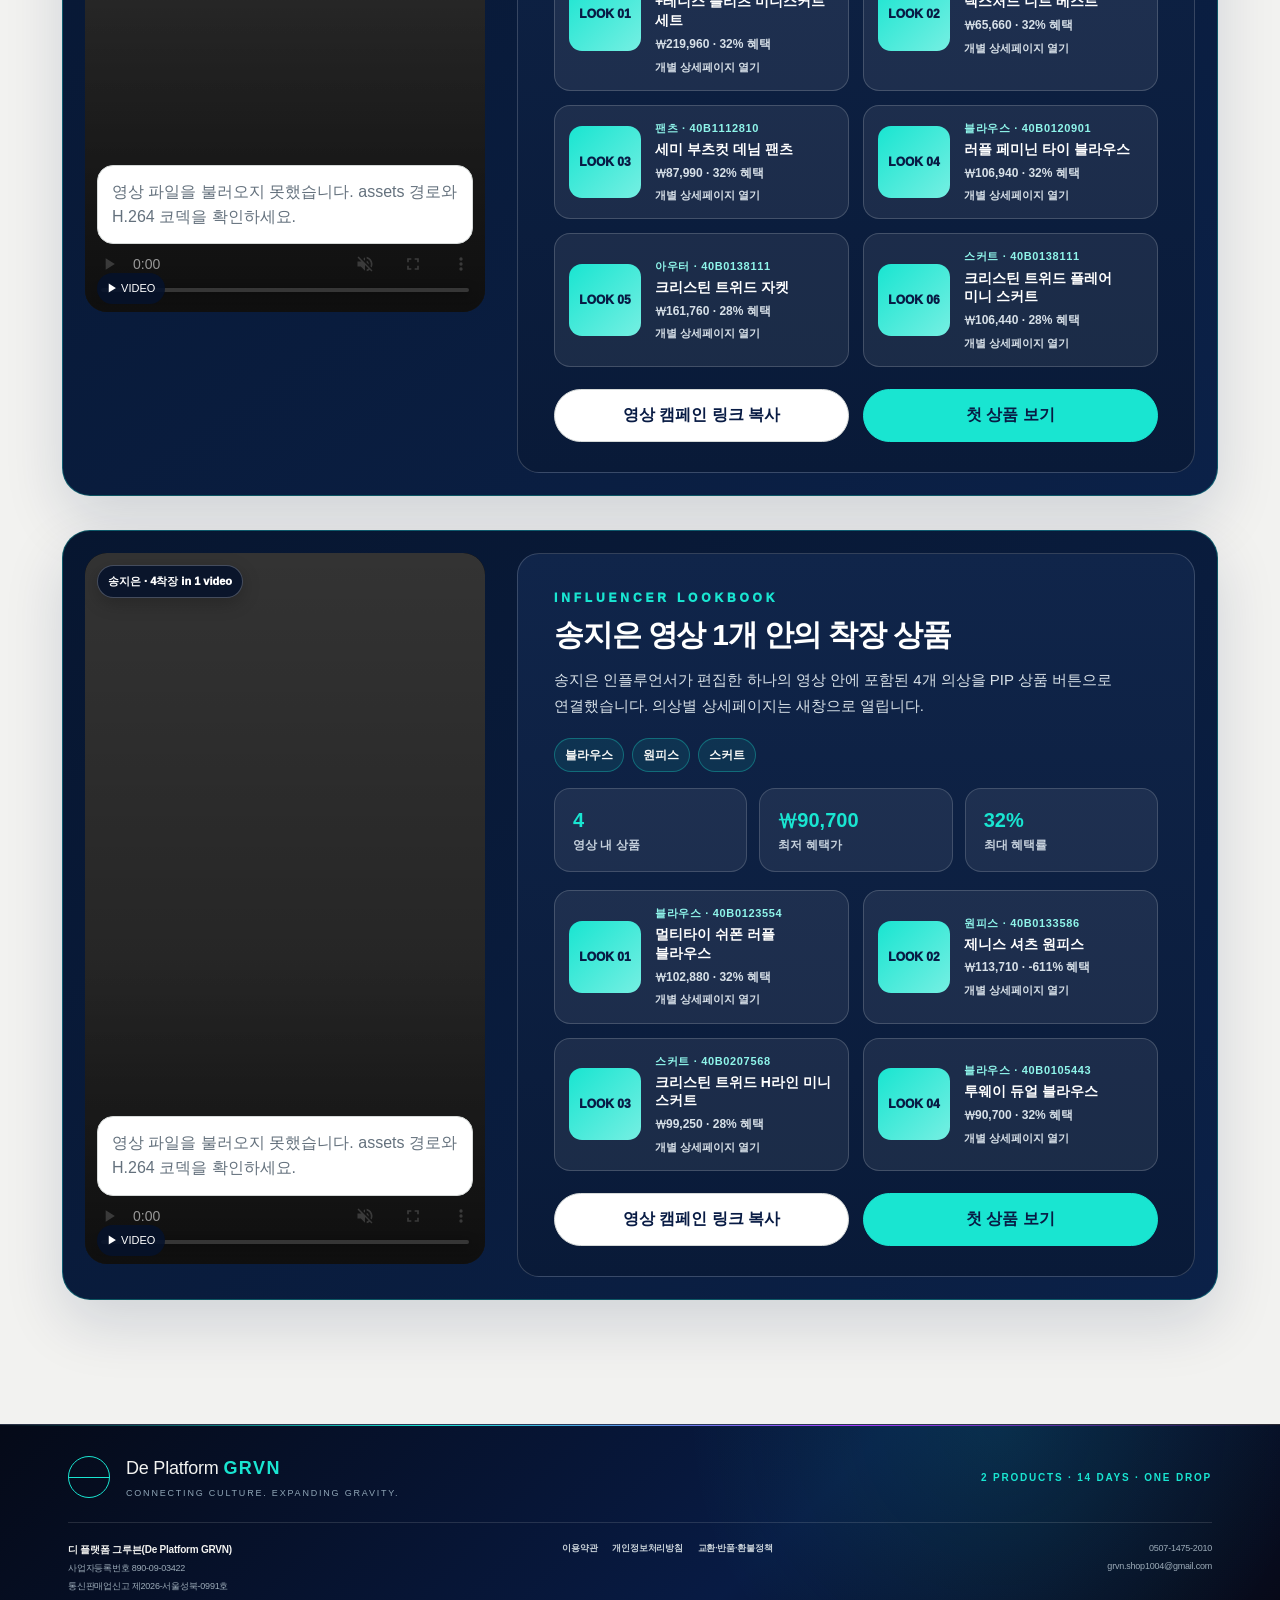
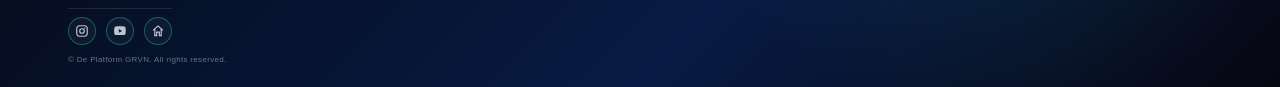
==== commit be4f991c: "fix: improve homepage card contrast" ====
--- a/index.html
+++ b/index.html
@@ -40,7 +40,7 @@
   <meta name="twitter:description"
     content="브랜드 제품, 숏폼 콘텐츠, 인플루언서 DB, 어필리에이트 링크, 자사몰 결제, 전환 트래킹, 정산·성과 데이터가 하나로 연결된 콘텐츠커머스 플랫폼.">
   <meta name="twitter:image" content="https://www.grvn.shop/assets/grvn-shop-og-1200x630.jpg">
-  <link rel="stylesheet" href="/styles.css?v=20260908-grvn-editorial-v2" />
+  <link rel="stylesheet" href="/styles.css?v=20260908-card-contrast-v3" />
 </head>
 
 <body class="home-light-theme">
--- a/styles.css
+++ b/styles.css
@@ -2928,587 +2928,152 @@
 }
 
 /* GRVN V2 footer only — all existing page and commerce styles remain unchanged */
-.grvn-footer {
-    --grvn-navy: #081b44;
-    --grvn-white: #f2f2f0;
-    --grvn-jade: #19e5d1;
-    --grvn-violet: #a43cff;
-    position: relative;
-    overflow: hidden;
-    margin-top: 56px;
-    padding: 0;
-    background: radial-gradient(circle at 78% 0, rgba(25, 229, 209, .11), transparent 30%), linear-gradient(135deg, #050a18, var(--grvn-navy) 58%, #070712);
-    color: #aebac6
-}
-
-.grvn-footer::before {
-    content: '';
-    position: absolute;
-    inset: 0 0 auto;
-    height: 1px;
-    background: linear-gradient(90deg, transparent, var(--grvn-jade), var(--grvn-violet), transparent)
-}
-
-.grvn-footer .footer-inner {
-    max-width: 1200px;
-    margin: 0 auto;
-    padding: 28px 28px 20px;
-    text-align: left
-}
-
-.grvn-footer .footer-brand-row {
-    display: grid;
-    grid-template-columns: auto 1fr auto;
-    align-items: center;
-    gap: 16px;
-    padding-bottom: 20px;
-    border-bottom: 1px solid rgba(242, 242, 240, .13)
-}
-
-.grvn-footer .footer-emblem {
-    position: relative;
-    width: 42px;
-    height: 42px;
-    border: 1px solid var(--grvn-jade);
-    border-radius: 50%
-}
-
-.grvn-footer .footer-emblem::after {
-    content: '';
-    position: absolute;
-    left: 0;
-    right: 0;
-    top: 50%;
-    height: 1px;
-    background: var(--grvn-jade)
-}
-
-.grvn-footer .footer-brand-copy {
-    display: grid;
-    gap: 3px
-}
-
-.grvn-footer .footer-brand-copy strong {
-    color: var(--grvn-white);
-    font-size: 18px;
-    font-weight: 500
-}
-
-.grvn-footer .footer-brand-copy strong b {
-    color: var(--grvn-jade);
-    letter-spacing: .08em
-}
-
-.grvn-footer .footer-brand-copy span {
-    color: #8fa5b6;
-    font-size: 9px;
-    letter-spacing: .2em
-}
-
-.grvn-footer .footer-drop-message {
-    color: var(--grvn-jade);
-    font-size: 10px;
-    font-weight: 800;
-    letter-spacing: .18em
-}
-
-.grvn-footer .footer-content-row {
-    display: grid;
-    grid-template-columns: 1.35fr 1fr .8fr;
-    gap: 28px;
-    align-items: start;
-    padding: 18px 0 10px
-}
-
-.grvn-footer .footer-company,
-.grvn-footer .footer-contact {
-    display: grid;
-    gap: 3px
-}
-
-.grvn-footer .footer-company b {
-    color: var(--grvn-white);
-    font-size: 10px
-}
-
-.grvn-footer .footer-company span,
-.grvn-footer .footer-contact a {
-    color: #9cabb8;
-    font-size: 9px
-}
-
-.grvn-footer .footer-policy {
-    display: flex;
-    justify-content: flex-start;
-    gap: 7px 15px;
-    margin: 0
-}
-
-.grvn-footer .footer-policy a {
-    color: #c8d1d8;
-    font-size: 9px
-}
-
-.grvn-footer .footer-policy a::after {
-    content: none
-}
-
-.grvn-footer .footer-policy a:hover,
-.grvn-footer .footer-contact a:hover {
-    color: var(--grvn-jade)
-}
-
-.grvn-footer .footer-contact {
-    text-align: right
-}
-
-.grvn-footer .footer-social-icons {
-    display: flex;
-    justify-content: flex-start;
-    gap: 10px;
-    width: max-content;
-    margin: 4px 0 0;
-    padding: 8px 0 0;
-    border-top: 1px solid rgba(242, 242, 240, .11)
-}
-
-.grvn-footer .footer-social-icons a {
-    display: grid;
-    place-items: center;
-    width: 28px;
-    height: 28px;
-    border: 1px solid rgba(25, 229, 209, .35);
-    border-radius: 50%;
-    color: #b9c7d2
-}
-
-.grvn-footer .footer-social-icons a:hover {
-    background: var(--grvn-jade);
-    border-color: var(--grvn-jade);
-    color: var(--grvn-navy)
-}
-
-.grvn-footer .footer-social-icons svg {
-    width: 14px;
-    height: 14px;
-    fill: currentColor
-}
-
-.grvn-footer .footer-copyright {
-    margin: 8px 0 0;
-    color: #667789;
-    font-size: 8px;
-    letter-spacing: .04em
-}
-
-@media(max-width:760px) {
-    .grvn-footer .footer-inner {
-        padding: 25px 18px 18px
-    }
-
-    .grvn-footer .footer-brand-row {
-        grid-template-columns: auto 1fr
-    }
-
-    .grvn-footer .footer-drop-message {
-        grid-column: 1/-1
-    }
-
-    .grvn-footer .footer-content-row {
-        grid-template-columns: 1fr;
-        gap: 14px
-    }
-
-    .grvn-footer .footer-contact {
-        text-align: left
-    }
-}
+.grvn-footer{--grvn-navy:#081b44;--grvn-white:#f2f2f0;--grvn-jade:#19e5d1;--grvn-violet:#a43cff;position:relative;overflow:hidden;margin-top:56px;padding:0;background:radial-gradient(circle at 78% 0,rgba(25,229,209,.11),transparent 30%),linear-gradient(135deg,#050a18,var(--grvn-navy) 58%,#070712);color:#aebac6}
+.grvn-footer::before{content:'';position:absolute;inset:0 0 auto;height:1px;background:linear-gradient(90deg,transparent,var(--grvn-jade),var(--grvn-violet),transparent)}
+.grvn-footer .footer-inner{max-width:1200px;margin:0 auto;padding:28px 28px 20px;text-align:left}
+.grvn-footer .footer-brand-row{display:grid;grid-template-columns:auto 1fr auto;align-items:center;gap:16px;padding-bottom:20px;border-bottom:1px solid rgba(242,242,240,.13)}
+.grvn-footer .footer-emblem{position:relative;width:42px;height:42px;border:1px solid var(--grvn-jade);border-radius:50%}
+.grvn-footer .footer-emblem::after{content:'';position:absolute;left:0;right:0;top:50%;height:1px;background:var(--grvn-jade)}
+.grvn-footer .footer-brand-copy{display:grid;gap:3px}.grvn-footer .footer-brand-copy strong{color:var(--grvn-white);font-size:18px;font-weight:500}.grvn-footer .footer-brand-copy strong b{color:var(--grvn-jade);letter-spacing:.08em}.grvn-footer .footer-brand-copy span{color:#8fa5b6;font-size:9px;letter-spacing:.2em}
+.grvn-footer .footer-drop-message{color:var(--grvn-jade);font-size:10px;font-weight:800;letter-spacing:.18em}
+.grvn-footer .footer-content-row{display:grid;grid-template-columns:1.35fr 1fr .8fr;gap:28px;align-items:start;padding:18px 0 10px}
+.grvn-footer .footer-company,.grvn-footer .footer-contact{display:grid;gap:3px}.grvn-footer .footer-company b{color:var(--grvn-white);font-size:10px}.grvn-footer .footer-company span,.grvn-footer .footer-contact a{color:#9cabb8;font-size:9px}
+.grvn-footer .footer-policy{display:flex;justify-content:flex-start;gap:7px 15px;margin:0}.grvn-footer .footer-policy a{color:#c8d1d8;font-size:9px}.grvn-footer .footer-policy a::after{content:none}.grvn-footer .footer-policy a:hover,.grvn-footer .footer-contact a:hover{color:var(--grvn-jade)}
+.grvn-footer .footer-contact{text-align:right}
+.grvn-footer .footer-social-icons{display:flex;justify-content:flex-start;gap:10px;width:max-content;margin:4px 0 0;padding:8px 0 0;border-top:1px solid rgba(242,242,240,.11)}
+.grvn-footer .footer-social-icons a{display:grid;place-items:center;width:28px;height:28px;border:1px solid rgba(25,229,209,.35);border-radius:50%;color:#b9c7d2}.grvn-footer .footer-social-icons a:hover{background:var(--grvn-jade);border-color:var(--grvn-jade);color:var(--grvn-navy)}.grvn-footer .footer-social-icons svg{width:14px;height:14px;fill:currentColor}
+.grvn-footer .footer-copyright{margin:8px 0 0;color:#667789;font-size:8px;letter-spacing:.04em}
+@media(max-width:760px){.grvn-footer .footer-inner{padding:25px 18px 18px}.grvn-footer .footer-brand-row{grid-template-columns:auto 1fr}.grvn-footer .footer-drop-message{grid-column:1/-1}.grvn-footer .footer-content-row{grid-template-columns:1fr;gap:14px}.grvn-footer .footer-contact{text-align:left}}
 
 /* GRVN homepage light editorial theme — scoped to index.html only */
-.home-light-theme {
-    --home-ink: #081b44;
-    --home-paper: #f2f2f0;
-    --home-surface: #fff;
-    --home-soft: #e9eceb;
-    --home-line: #d5d9d8;
-    --home-muted: #64717d;
-    --home-jade: #19e5d1;
-    --home-violet: #a43cff;
-    background: radial-gradient(circle at 8% 0, rgba(25, 229, 209, .08), transparent 26%), linear-gradient(180deg, #f7f7f5 0%, var(--home-paper) 100%);
-    color: var(--home-ink)
-}
-
-.home-light-theme .topbar {
-    background: rgba(247, 247, 245, .92);
-    border-bottom: 1px solid var(--home-line);
-    box-shadow: 0 8px 30px rgba(8, 27, 68, .04)
-}
-
-.home-light-theme .brand-mark {
-    width: auto;
-    height: auto;
-    padding: 0;
-    border-radius: 0;
-    background: none;
-    color: var(--home-ink);
-    font-size: 28px;
-    letter-spacing: -.07em;
-    box-shadow: none
-}
-
-.home-light-theme .brand-mark::after {
-    content: '';
-    display: block;
-    width: 100%;
-    height: 2px;
-    margin-top: 3px;
-    background: linear-gradient(90deg, var(--home-jade) 0 72%, var(--home-violet) 72%)
-}
-
-.home-light-theme .nav a,
-.home-light-theme .nav button {
-    border-color: var(--home-line);
-    background: rgba(255, 255, 255, .74);
-    color: var(--home-ink)
-}
-
-.home-light-theme .nav a:hover,
-.home-light-theme .nav button:hover {
-    border-color: var(--home-jade);
-    background: #fff
-}
-
-.home-light-theme .page {
-    padding-top: 30px
-}
-
-.home-light-theme .hero-split {
-    position: relative;
-    overflow: hidden;
-    min-height: 390px;
-    padding: 48px;
-    border: 1px solid var(--home-line);
-    background: linear-gradient(125deg, #fff 0%, #fff 55%, rgba(25, 229, 209, .10) 76%, rgba(164, 60, 255, .08) 100%);
-    box-shadow: 0 26px 70px rgba(8, 27, 68, .08)
-}
-
-.home-light-theme .hero-split::after {
-    content: '14 DAYS';
-    position: absolute;
-    right: -18px;
-    bottom: -34px;
-    color: rgba(8, 27, 68, .045);
-    font-size: clamp(80px, 14vw, 180px);
-    font-weight: 950;
-    letter-spacing: -.08em;
-    pointer-events: none
-}
-
-.home-light-theme .eyebrow {
-    color: #77508e
-}
-
-.home-light-theme .hero-copy h1 {
-    color: var(--home-ink);
-    text-transform: uppercase
-}
-
-.home-light-theme .hero-copy p {
-    color: var(--home-muted)
-}
-
-.home-light-theme .btn {
-    border-color: var(--home-line);
-    background: #fff;
-    color: var(--home-ink);
-    box-shadow: none
-}
-
-.home-light-theme .btn.primary {
-    border: 1px solid var(--home-ink);
-    background: var(--home-ink);
-    color: #fff;
-    box-shadow: 0 14px 30px rgba(8, 27, 68, .16)
-}
-
-.home-light-theme .btn.primary:hover {
-    border-color: var(--home-jade);
-    background: var(--home-jade);
-    color: var(--home-ink)
-}
-
-.home-light-theme .hero-panel {
-    position: relative;
-    z-index: 1;
-    border: 1px solid rgba(8, 27, 68, .16);
-    border-radius: 0;
-    background: rgba(255, 255, 255, .82);
-    box-shadow: none
-}
-
-.home-light-theme .kpi-grid div {
-    border-color: var(--home-line);
-    border-radius: 0;
-    background: rgba(242, 242, 240, .72)
-}
-
-.home-light-theme .kpi-grid strong {
-    color: var(--home-ink)
-}
-
-.home-light-theme .kpi-grid span {
-    color: var(--home-muted)
-}
-
-.home-light-theme .shop-section {
-    padding-top: 64px
-}
-
-.home-light-theme .section-head h2 {
-    color: var(--home-ink);
-    font-size: clamp(28px, 3vw, 42px);
-    letter-spacing: -.045em
-}
-
-.home-light-theme .filter-label {
-    color: var(--home-muted)
-}
-
-.home-light-theme .search-label input {
-    border-color: var(--home-line);
-    border-radius: 999px;
-    background: #fff;
-    color: var(--home-ink);
-    box-shadow: 0 8px 24px rgba(8, 27, 68, .04)
-}
-
-.home-light-theme .search-label input::placeholder {
-    color: #89939b
-}
-
-.home-light-theme .tab {
-    border-color: var(--home-line);
-    background: transparent;
-    color: var(--home-ink)
-}
-
-.home-light-theme .tab:hover {
-    border-color: var(--home-jade);
-    background: #fff
-}
-
-.home-light-theme .tab[aria-selected=true] {
-    border-color: var(--home-ink);
-    background: var(--home-ink);
-    color: #fff
-}
-
-.home-light-theme .feed-grid {
-    gap: 20px
-}
-
-.home-light-theme .clip-card {
-    border-color: var(--home-line);
-    border-radius: 0;
-    background: var(--home-surface);
-    box-shadow: 0 18px 48px rgba(8, 27, 68, .08)
-}
-
-.home-light-theme .clip-info h3 {
-    color: var(--home-ink)
-}
-
-.home-light-theme .clip-info p {
-    color: var(--home-muted)
-}
-
-.home-light-theme .mini-product {
-    border-color: var(--home-line);
-    border-radius: 0;
-    background: var(--home-paper);
-    color: var(--home-ink)
-}
-
-.home-light-theme .mini-product>span {
-    border-radius: 0;
-    background: rgba(25, 229, 209, .18);
-    color: var(--home-ink)
-}
-
-.home-light-theme .notice {
-    border-color: var(--home-line);
-    background: #fff;
-    color: var(--home-muted)
-}
-
-.home-light-theme .grvn-footer {
-    margin-top: 0
-}
-
-@media(max-width:760px) {
-    .home-light-theme .page {
-        padding-top: 18px
-    }
-
-    .home-light-theme .hero-split {
-        padding: 30px 20px;
-        gap: 28px
-    }
-
-    .home-light-theme .shop-section {
-        padding-top: 46px
-    }
-
-    .home-light-theme .search-label input {
-        min-width: 0
-    }
-
-    .home-light-theme .brand-mark {
-        font-size: 24px
-    }
-}
+.home-light-theme{--home-ink:#081b44;--home-paper:#f2f2f0;--home-surface:#fff;--home-soft:#e9eceb;--home-line:#d5d9d8;--home-muted:#64717d;--home-jade:#19e5d1;--home-violet:#a43cff;background:radial-gradient(circle at 8% 0,rgba(25,229,209,.08),transparent 26%),linear-gradient(180deg,#f7f7f5 0%,var(--home-paper) 100%);color:var(--home-ink)}
+.home-light-theme .topbar{background:rgba(247,247,245,.92);border-bottom:1px solid var(--home-line);box-shadow:0 8px 30px rgba(8,27,68,.04)}
+.home-light-theme .brand-mark{width:auto;height:auto;padding:0;border-radius:0;background:none;color:var(--home-ink);font-size:28px;letter-spacing:-.07em;box-shadow:none}
+.home-light-theme .brand-mark::after{content:'';display:block;width:100%;height:2px;margin-top:3px;background:linear-gradient(90deg,var(--home-jade) 0 72%,var(--home-violet) 72%)}
+.home-light-theme .nav a,.home-light-theme .nav button{border-color:var(--home-line);background:rgba(255,255,255,.74);color:var(--home-ink)}
+.home-light-theme .nav a:hover,.home-light-theme .nav button:hover{border-color:var(--home-jade);background:#fff}
+.home-light-theme .page{padding-top:30px}
+.home-light-theme .hero-split{position:relative;overflow:hidden;min-height:390px;padding:48px;border:1px solid var(--home-line);background:linear-gradient(125deg,#fff 0%,#fff 55%,rgba(25,229,209,.10) 76%,rgba(164,60,255,.08) 100%);box-shadow:0 26px 70px rgba(8,27,68,.08)}
+.home-light-theme .hero-split::after{content:'14 DAYS';position:absolute;right:-18px;bottom:-34px;color:rgba(8,27,68,.045);font-size:clamp(80px,14vw,180px);font-weight:950;letter-spacing:-.08em;pointer-events:none}
+.home-light-theme .eyebrow{color:#77508e}
+.home-light-theme .hero-copy h1{color:var(--home-ink);text-transform:uppercase}
+.home-light-theme .hero-copy p{color:var(--home-muted)}
+.home-light-theme .btn{border-color:var(--home-line);background:#fff;color:var(--home-ink);box-shadow:none}
+.home-light-theme .btn.primary{border:1px solid var(--home-ink);background:var(--home-ink);color:#fff;box-shadow:0 14px 30px rgba(8,27,68,.16)}
+.home-light-theme .btn.primary:hover{border-color:var(--home-jade);background:var(--home-jade);color:var(--home-ink)}
+.home-light-theme .hero-panel{position:relative;z-index:1;border:1px solid rgba(8,27,68,.16);border-radius:0;background:rgba(255,255,255,.82);box-shadow:none}
+.home-light-theme .kpi-grid div{border-color:var(--home-line);border-radius:0;background:rgba(242,242,240,.72)}
+.home-light-theme .kpi-grid strong{color:var(--home-ink)}
+.home-light-theme .kpi-grid span{color:var(--home-muted)}
+.home-light-theme .shop-section{padding-top:64px}
+.home-light-theme .section-head h2{color:var(--home-ink);font-size:clamp(28px,3vw,42px);letter-spacing:-.045em}
+.home-light-theme .filter-label{color:var(--home-muted)}
+.home-light-theme .search-label input{border-color:var(--home-line);border-radius:999px;background:#fff;color:var(--home-ink);box-shadow:0 8px 24px rgba(8,27,68,.04)}
+.home-light-theme .search-label input::placeholder{color:#89939b}
+.home-light-theme .tab{border-color:var(--home-line);background:transparent;color:var(--home-ink)}
+.home-light-theme .tab:hover{border-color:var(--home-jade);background:#fff}
+.home-light-theme .tab[aria-selected=true]{border-color:var(--home-ink);background:var(--home-ink);color:#fff}
+.home-light-theme .feed-grid{gap:20px}
+.home-light-theme .clip-card{border-color:var(--home-line);border-radius:0;background:var(--home-surface);box-shadow:0 18px 48px rgba(8,27,68,.08)}
+.home-light-theme .clip-info h3{color:var(--home-ink)}
+.home-light-theme .clip-info p{color:var(--home-muted)}
+.home-light-theme .mini-product{border-color:var(--home-line);border-radius:0;background:var(--home-paper);color:var(--home-ink)}
+.home-light-theme .mini-product>span{border-radius:0;background:rgba(25,229,209,.18);color:var(--home-ink)}
+.home-light-theme .notice{border-color:var(--home-line);background:#fff;color:var(--home-muted)}
+.home-light-theme .grvn-footer{margin-top:0}
+@media(max-width:760px){.home-light-theme .page{padding-top:18px}.home-light-theme .hero-split{padding:30px 20px;gap:28px}.home-light-theme .shop-section{padding-top:46px}.home-light-theme .search-label input{min-width:0}.home-light-theme .brand-mark{font-size:24px}}
 
 /* Official grvn.co.kr visual alignment: navy editorial hero + lunar-white commerce */
-.home-light-theme {
-    background: var(--home-paper)
-}
-
-.home-light-theme .topbar {
-    background: rgba(8, 27, 68, .96);
-    border-bottom-color: rgba(25, 229, 209, .24);
-    box-shadow: none
-}
-
-.home-light-theme .brand-mark {
-    color: #fff
-}
-
-.home-light-theme .nav a,
-.home-light-theme .nav button {
-    border-color: rgba(255, 255, 255, .20);
-    background: transparent;
-    color: #fff
-}
-
-.home-light-theme .nav a:hover,
-.home-light-theme .nav button:hover {
-    border-color: var(--home-jade);
-    background: rgba(25, 229, 209, .08);
-    color: var(--home-jade)
-}
-
-.home-light-theme .page {
-    max-width: none;
-    padding: 0 0 90px;
-    background: var(--home-paper)
-}
-
-.home-light-theme .hero-split {
-    min-height: 500px;
-    margin: 0;
-    padding: 72px max(28px, calc((100vw - 1184px)/2));
-    border: 0;
-    border-radius: 0;
-    background: radial-gradient(circle at 86% 48%, rgba(25, 229, 209, .11), transparent 26%), linear-gradient(115deg, #081b44 0%, #0b2451 72%, #081b44 100%);
-    box-shadow: none
-}
-
-.home-light-theme .hero-split::before {
-    content: '';
-    position: absolute;
-    right: 8%;
-    top: 8%;
-    width: 360px;
-    height: 360px;
-    border: 1px solid rgba(25, 229, 209, .22);
-    border-radius: 50%;
-    pointer-events: none
-}
-
-.home-light-theme .hero-split::after {
-    color: rgba(25, 229, 209, .045)
-}
-
-.home-light-theme .hero-copy {
-    position: relative;
-    z-index: 1
-}
-
-.home-light-theme .hero-copy h1 {
-    max-width: 720px;
-    color: #fff
-}
-
-.home-light-theme .hero-copy h1::after {
-    content: '.';
-    color: var(--home-jade)
-}
-
-.home-light-theme .hero-copy p {
-    color: #c5d0dc
-}
-
-.home-light-theme .eyebrow {
-    color: var(--home-jade)
-}
-
-.home-light-theme .btn.primary {
-    border-color: var(--home-jade);
-    background: var(--home-jade);
-    color: var(--home-ink);
-    box-shadow: none
-}
-
-.home-light-theme .btn.primary:hover {
-    background: #fff;
-    border-color: #fff
-}
-
-.home-light-theme .hero-panel {
-    border-color: rgba(25, 229, 209, .28);
-    background: rgba(5, 15, 38, .52);
-    color: #fff;
-    backdrop-filter: blur(10px)
-}
-
-.home-light-theme .kpi-grid div {
-    border-color: rgba(255, 255, 255, .14);
-    background: rgba(255, 255, 255, .05)
-}
-
-.home-light-theme .kpi-grid strong {
-    color: #fff
-}
-
-.home-light-theme .kpi-grid span {
-    color: #aebdcb
-}
-
-.home-light-theme .shop-section {
-    max-width: 1220px;
-    margin: 0 auto;
-    padding: 70px 18px 0;
-    background: var(--home-paper)
-}
-
-@media(max-width:760px) {
-    .home-light-theme .page {
-        padding-bottom: 52px
-    }
-
-    .home-light-theme .hero-split {
-        min-height: auto;
-        padding: 52px 20px 46px
-    }
-
-    .home-light-theme .hero-split::before {
-        right: -130px;
-        top: 70px;
-        width: 280px;
-        height: 280px
-    }
-
-    .home-light-theme .shop-section {
-        padding: 48px 16px 0
-    }
-}+.home-light-theme{background:var(--home-paper)}
+.home-light-theme .topbar{background:rgba(8,27,68,.96);border-bottom-color:rgba(25,229,209,.24);box-shadow:none}
+.home-light-theme .brand-mark{color:#fff}
+.home-light-theme .nav a,.home-light-theme .nav button{border-color:rgba(255,255,255,.20);background:transparent;color:#fff}
+.home-light-theme .nav a:hover,.home-light-theme .nav button:hover{border-color:var(--home-jade);background:rgba(25,229,209,.08);color:var(--home-jade)}
+.home-light-theme .page{max-width:none;padding:0 0 90px;background:var(--home-paper)}
+.home-light-theme .hero-split{min-height:500px;margin:0;padding:72px max(28px,calc((100vw - 1184px)/2));border:0;border-radius:0;background:radial-gradient(circle at 86% 48%,rgba(25,229,209,.11),transparent 26%),linear-gradient(115deg,#081b44 0%,#0b2451 72%,#081b44 100%);box-shadow:none}
+.home-light-theme .hero-split::before{content:'';position:absolute;right:8%;top:8%;width:360px;height:360px;border:1px solid rgba(25,229,209,.22);border-radius:50%;pointer-events:none}
+.home-light-theme .hero-split::after{color:rgba(25,229,209,.045)}
+.home-light-theme .hero-copy{position:relative;z-index:1}
+.home-light-theme .hero-copy h1{max-width:720px;color:#fff}
+.home-light-theme .hero-copy h1::after{content:'.';color:var(--home-jade)}
+.home-light-theme .hero-copy p{color:#c5d0dc}
+.home-light-theme .eyebrow{color:var(--home-jade)}
+.home-light-theme .btn.primary{border-color:var(--home-jade);background:var(--home-jade);color:var(--home-ink);box-shadow:none}
+.home-light-theme .btn.primary:hover{background:#fff;border-color:#fff}
+.home-light-theme .hero-panel{border-color:rgba(25,229,209,.28);background:rgba(5,15,38,.52);color:#fff;backdrop-filter:blur(10px)}
+.home-light-theme .kpi-grid div{border-color:rgba(255,255,255,.14);background:rgba(255,255,255,.05)}
+.home-light-theme .kpi-grid strong{color:#fff}.home-light-theme .kpi-grid span{color:#aebdcb}
+.home-light-theme .shop-section{max-width:1220px;margin:0 auto;padding:70px 18px 0;background:var(--home-paper)}
+@media(max-width:760px){.home-light-theme .page{padding-bottom:52px}.home-light-theme .hero-split{min-height:auto;padding:52px 20px 46px}.home-light-theme .hero-split::before{right:-130px;top:70px;width:280px;height:280px}.home-light-theme .shop-section{padding:48px 16px 0}}
+
+/* Homepage influencer cards: accessible contrast on the GRVN midnight surface */
+.home-light-theme .influencer-clip-card{
+    background:linear-gradient(145deg,#071630 0%,#0b2148 100%) !important;
+    border-color:rgba(25,229,209,.30) !important;
+    box-shadow:0 24px 60px rgba(8,27,68,.14) !important;
+    color:#f7f8f6 !important
+}
+.home-light-theme .clip-product-panel{
+    background:linear-gradient(180deg,#10254a 0%,#091a38 100%) !important;
+    border-color:rgba(242,242,240,.18) !important;
+    color:#f7f8f6 !important
+}
+.home-light-theme .clip-info-head .eyebrow{
+    color:var(--home-jade) !important
+}
+.home-light-theme .clip-info-head h3{
+    color:#fff !important;
+    text-shadow:none !important
+}
+.home-light-theme .clip-info-head p{
+    color:#d8e1e8 !important
+}
+.home-light-theme .look-badges span{
+    border-color:rgba(25,229,209,.32) !important;
+    background:rgba(25,229,209,.09) !important;
+    color:#f7f8f6 !important
+}
+.home-light-theme .clip-summary-row div{
+    border-color:rgba(242,242,240,.17) !important;
+    background:rgba(255,255,255,.065) !important
+}
+.home-light-theme .clip-summary-row b{
+    color:var(--home-jade) !important
+}
+.home-light-theme .clip-summary-row span{
+    color:#c5d0dc !important
+}
+.home-light-theme .look-product{
+    border-color:rgba(242,242,240,.18) !important;
+    background:rgba(255,255,255,.07) !important;
+    color:#fff !important
+}
+.home-light-theme .look-product:hover,
+.home-light-theme .look-product:focus{
+    border-color:var(--home-jade) !important;
+    background:rgba(25,229,209,.12) !important
+}
+.home-light-theme .look-no{
+    background:linear-gradient(135deg,var(--home-jade),#75efe2) !important;
+    color:var(--home-ink) !important
+}
+.home-light-theme .look-meta b{
+    color:#8ff5ea !important
+}
+.home-light-theme .look-meta strong{
+    color:#fff !important
+}
+.home-light-theme .look-meta em,
+.home-light-theme .look-meta small{
+    color:#d7e0e8 !important
+}
+.home-light-theme .clip-badge{
+    border:1px solid rgba(255,255,255,.24) !important;
+    background:rgba(5,18,43,.88) !important;
+    color:#fff !important;
+    box-shadow:0 5px 18px rgba(0,0,0,.22) !important
+}
+.home-light-theme .sound-chip{
+    background:rgba(5,18,43,.88) !important;
+    color:#fff !important
+}
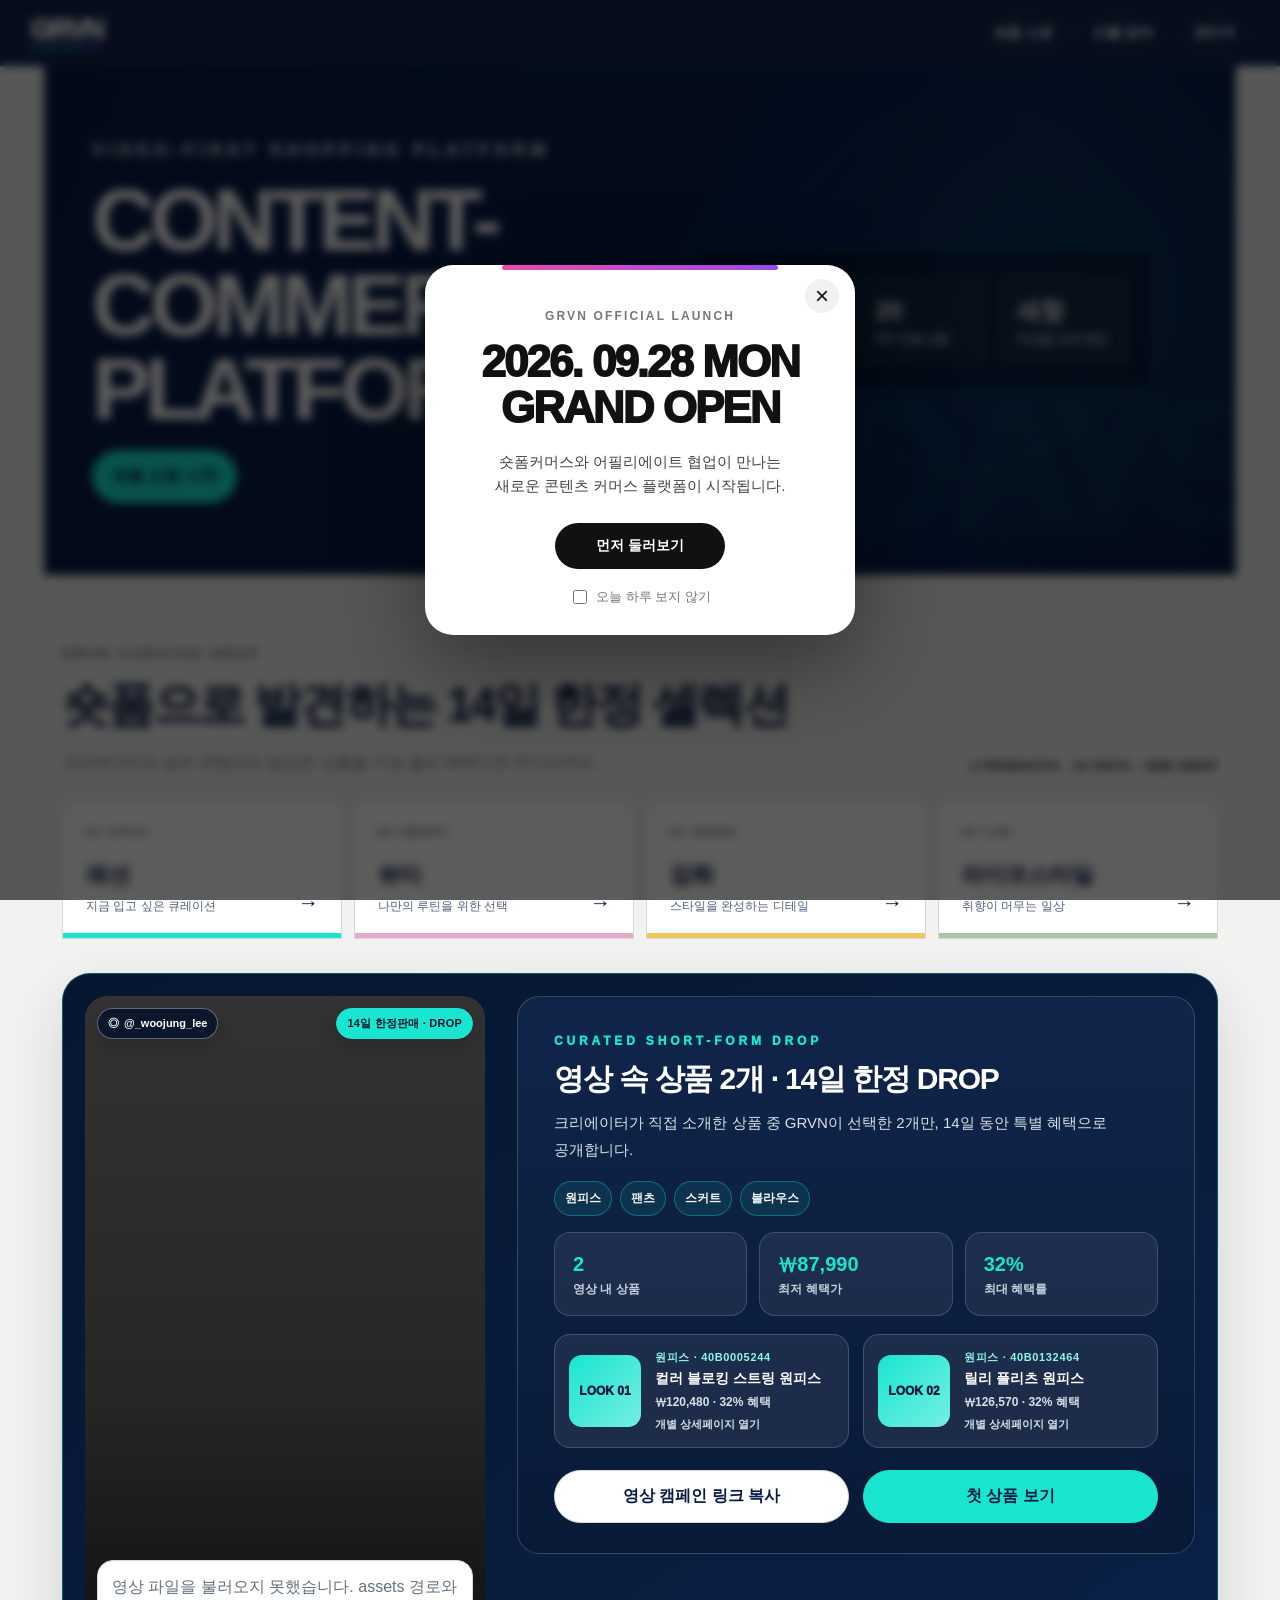
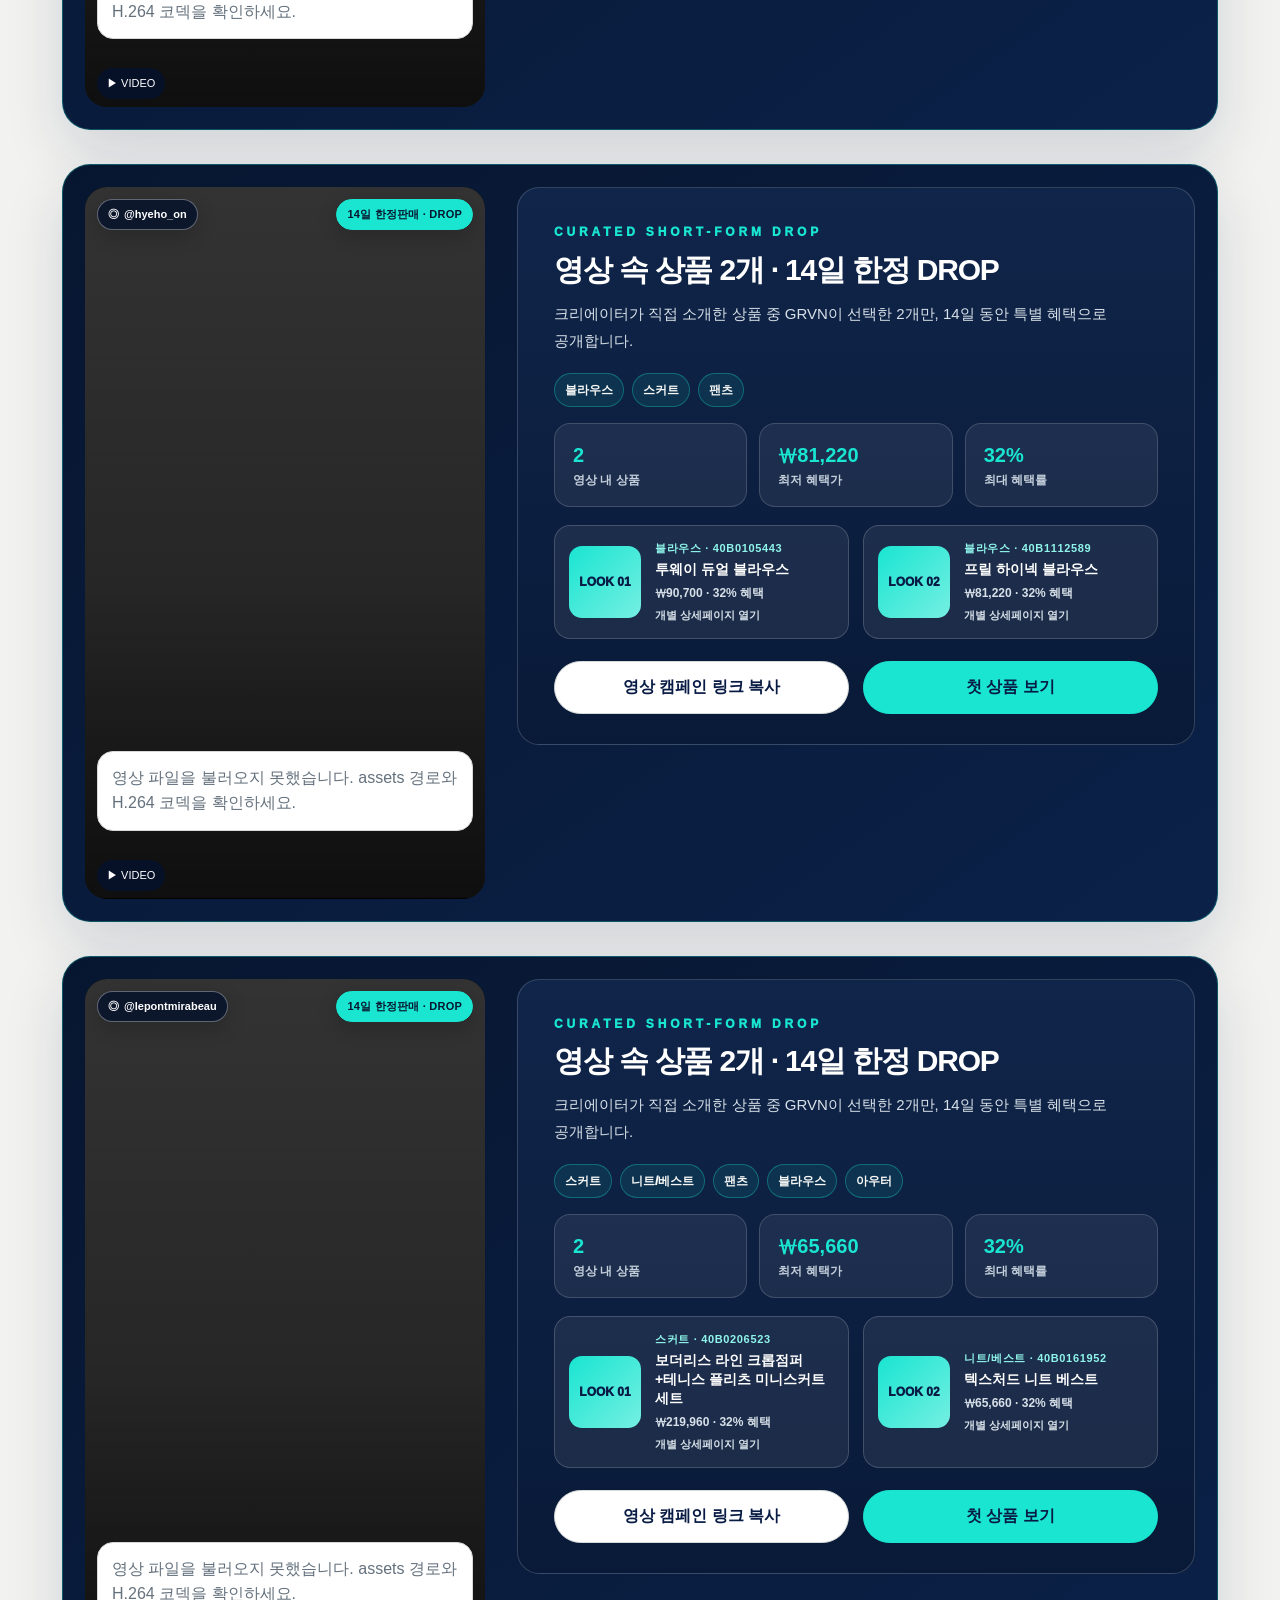
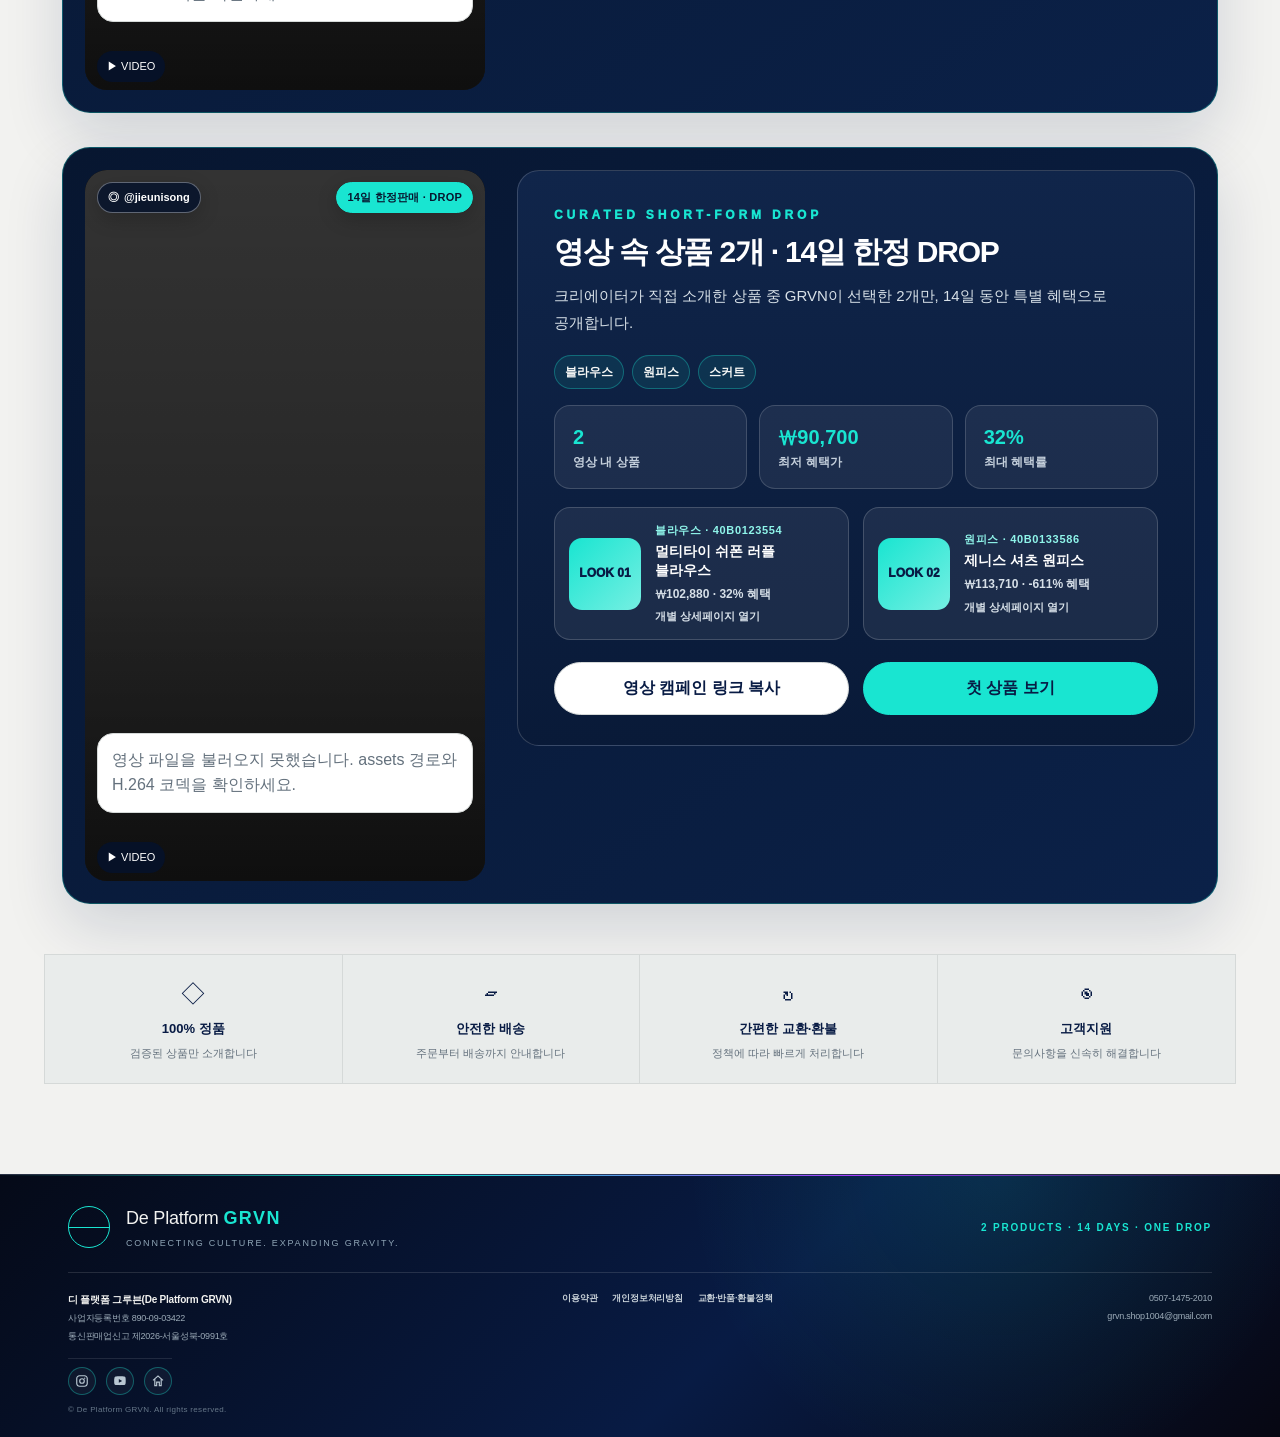
==== commit 968af33f: "feat: apply GRVN 14-day drop homepage" ====
--- a/index.html
+++ b/index.html
@@ -15,7 +15,7 @@
   <meta http-equiv="Content-Type" content="text/html; charset=UTF-8">
 
   <meta name="viewport" content="width=device-width, initial-scale=1">
-  <title>GRVN | 숏폼 콘텐츠커머스 & 어필리에이트 플랫폼</title>
+  <title>GRVN | 14일 한정 숏폼 커머스 DROP</title>
   <meta name="description"
     content="브랜드 제품, 숏폼 콘텐츠, 인플루언서 DB, 어필리에이트 링크, 자사몰 결제, 전환 트래킹, 정산·성과 데이터가 하나로 연결된 콘텐츠커머스 플랫폼.">
 
@@ -40,10 +40,11 @@
   <meta name="twitter:description"
     content="브랜드 제품, 숏폼 콘텐츠, 인플루언서 DB, 어필리에이트 링크, 자사몰 결제, 전환 트래킹, 정산·성과 데이터가 하나로 연결된 콘텐츠커머스 플랫폼.">
   <meta name="twitter:image" content="https://www.grvn.shop/assets/grvn-shop-og-1200x630.jpg">
-  <link rel="stylesheet" href="/styles.css?v=20260908-card-contrast-v3" />
+  <link rel="stylesheet" href="./styles.css?v=20260908-card-contrast-v3" />
+  <link rel="stylesheet" href="./grvn-home.css?v=20260908-drop-v3" />
 </head>
 
-<body class="home-light-theme">
+<body class="home-light-theme home-drop-theme">
   <a class="skip-link" href="#main">본문
     바로가기</a>
   <header class="topbar">
@@ -75,14 +76,21 @@
     </section>
 
     <section id="shop" class="shop-section" aria-labelledby="shop-title">
-      <p class="eyebrow">SHOP BY SHORT-FORM</p>
-      <div class="section-head">
-        <h2 id="shop-title">인플루언서별 숏폼 피드</h2>
+      <div class="drop-intro">
+        <div>
+          <p class="eyebrow">GRVN CURATED DROP</p>
+          <h2 id="shop-title">숏폼으로 발견하는 14일 한정 셀렉션</h2>
+          <p>크리에이터의 실제 콘텐츠와 엄선한 상품을 가장 좋은 혜택으로 만나보세요.</p>
+        </div>
+        <strong class="drop-rule">2 PRODUCTS · 14 DAYS · ONE DROP</strong>
+      </div>
+      <div class="section-head legacy-filter">
+        <h2>기존 필터</h2>
         <label class="search-label">인플루언서, 상품명, 상품군 검색
           <input id="search" type="search" placeholder="예: 이우정, 원피스, 블라우스" autocomplete="off">
         </label>
       </div>
-      <div class="filter-block">
+      <div class="filter-block legacy-filter">
         <p class="filter-label">인플루언서별 영상</p>
         <div id="influencerTabs" class="tabs" role="tablist" aria-label="인플루언서 영상 필터"><button class="tab" type="button"
             data-filter-kind="influencer" data-value="all" aria-selected="true">전체</button><button class="tab"
@@ -92,7 +100,7 @@
             data-value="김보경" aria-selected="false">김보경</button><button class="tab" type="button"
             data-filter-kind="influencer" data-value="송지은" aria-selected="false">송지은</button></div>
       </div>
-      <div class="filter-block">
+      <div class="filter-block legacy-filter">
         <p class="filter-label">영상 속 상품군</p>
         <div id="typeTabs" class="tabs" role="tablist" aria-label="상품군 필터"><button class="tab small-tab" type="button"
             data-filter-kind="type" data-value="all" aria-selected="true">전체</button><button class="tab small-tab"
@@ -105,7 +113,23 @@
             class="tab small-tab" type="button" data-filter-kind="type" data-value="아우터"
             aria-selected="false">아우터</button></div>
       </div>
+      <div class="commerce-categories" aria-label="기획전 상품군">
+        <button class="commerce-category" type="button" data-drop-category="fashion" aria-pressed="false"><small>01 /
+            STYLE</small><strong>패션</strong><span>지금 입고 싶은 큐레이션</span></button>
+        <button class="commerce-category" type="button" data-drop-category="beauty" aria-pressed="false"><small>02 /
+            BEAUTY</small><strong>뷰티</strong><span>나만의 루틴을 위한 선택</span></button>
+        <button class="commerce-category" type="button" data-drop-category="goods" aria-pressed="false"><small>03 /
+            GOODS</small><strong>잡화</strong><span>스타일을 완성하는 디테일</span></button>
+        <button class="commerce-category" type="button" data-drop-category="lifestyle" aria-pressed="false"><small>04 /
+            LIFE</small><strong>라이프스타일</strong><span>취향이 머무는 일상</span></button>
+      </div>
       <div id="feed" class="feed-grid" aria-live="polite"></div>
+    </section>
+    <section class="trust-strip-home" aria-label="쇼핑 안내">
+      <div><b>◇</b><strong>100% 정품</strong><span>검증된 상품만 소개합니다</span></div>
+      <div><b>▱</b><strong>안전한 배송</strong><span>주문부터 배송까지 안내합니다</span></div>
+      <div><b>↻</b><strong>간편한 교환·환불</strong><span>정책에 따라 빠르게 처리합니다</span></div>
+      <div><b>◉</b><strong>고객지원</strong><span>문의사항을 신속히 해결합니다</span></div>
     </section>
   </main>
   <footer class="site-footer grvn-footer" aria-label="사업자 정보 및 약관 안내">
@@ -150,8 +174,9 @@
   <script>
     window.GRVN_API_BASE = "https://api.grvn.shop";
   </script>
-  <script src="/data.js?v=20260529-video-fix"></script>
-  <script src="/shop.js?v=20260624-grandopen-popup-v1"></script>
+  <script src="./data.js?v=20260529-video-fix"></script>
+  <script src="./shop.js?v=20260624-grandopen-popup-v1"></script>
+  <script src="./grvn-home.js?v=20260908-drop-v3"></script>
 
   <!-- GRAND OPEN POPUP -->
   <div id="grandOpenPopup" class="grand-open-popup">
--- a/grvn-home.css
+++ b/grvn-home.css
@@ -0,0 +1,287 @@
+/* GRVN 14-day DROP homepage enhancements */
+.home-drop-theme .legacy-filter {
+    display: none !important
+}
+
+.home-drop-theme .drop-intro {
+    display: grid;
+    grid-template-columns: 1fr auto;
+    gap: 30px;
+    align-items: end;
+    margin-bottom: 26px
+}
+
+.home-drop-theme .drop-intro h2 {
+    margin: 5px 0 8px;
+    color: #081b44;
+    font-size: clamp(30px, 4vw, 48px);
+    letter-spacing: -.055em
+}
+
+.home-drop-theme .drop-intro p {
+    margin: 0;
+    color: #64717d
+}
+
+.home-drop-theme .drop-rule {
+    color: #081b44;
+    font-size: 11px;
+    font-weight: 950;
+    letter-spacing: .16em;
+    text-align: right
+}
+
+.home-drop-theme .commerce-categories {
+    display: grid;
+    grid-template-columns: repeat(4, minmax(0, 1fr));
+    gap: 12px;
+    margin: 0 0 34px
+}
+
+.home-drop-theme .commerce-category {
+    --cat: #19e5d1;
+    position: relative;
+    min-height: 138px;
+    overflow: hidden;
+    padding: 23px;
+    border: 1px solid #d5d9d8;
+    background: #fff;
+    color: #081b44;
+    text-align: left;
+    transition: transform .22s ease, border-color .22s ease, color .22s ease, background .22s ease, box-shadow .22s ease
+}
+
+.home-drop-theme .commerce-category::before {
+    content: '';
+    position: absolute;
+    inset: auto 0 0;
+    height: 5px;
+    background: var(--cat);
+    transition: height .22s ease
+}
+
+.home-drop-theme .commerce-category::after {
+    content: '→';
+    position: absolute;
+    right: 22px;
+    bottom: 19px;
+    font-size: 21px;
+    transition: transform .22s ease
+}
+
+.home-drop-theme .commerce-category:hover,
+.home-drop-theme .commerce-category:focus-visible,
+.home-drop-theme .commerce-category[aria-pressed=true] {
+    transform: translateY(-4px);
+    border-color: var(--cat);
+    background: var(--cat);
+    color: #07162f;
+    box-shadow: 0 18px 38px rgba(8, 27, 68, .13);
+    outline: none
+}
+
+.home-drop-theme .commerce-category:hover::before,
+.home-drop-theme .commerce-category[aria-pressed=true]::before {
+    height: 100%;
+    opacity: .12
+}
+
+.home-drop-theme .commerce-category:hover::after,
+.home-drop-theme .commerce-category[aria-pressed=true]::after {
+    transform: translateX(4px)
+}
+
+.home-drop-theme .commerce-category[data-drop-category=fashion] {
+    --cat: #19e5d1
+}
+
+.home-drop-theme .commerce-category[data-drop-category=beauty] {
+    --cat: #e7a9c8
+}
+
+.home-drop-theme .commerce-category[data-drop-category=goods] {
+    --cat: #f1c75b
+}
+
+.home-drop-theme .commerce-category[data-drop-category=lifestyle] {
+    --cat: #a9c7a3
+}
+
+.home-drop-theme .commerce-category small,
+.home-drop-theme .commerce-category strong,
+.home-drop-theme .commerce-category span {
+    position: relative;
+    z-index: 1;
+    display: block
+}
+
+.home-drop-theme .commerce-category small {
+    font-size: 9px;
+    font-weight: 900;
+    letter-spacing: .16em
+}
+
+.home-drop-theme .commerce-category strong {
+    margin: 19px 0 4px;
+    font-size: 22px
+}
+
+.home-drop-theme .commerce-category span {
+    font-size: 12px;
+    opacity: .7
+}
+
+.home-drop-theme .video-box .drop-identity {
+    position: absolute;
+    left: 12px;
+    top: 12px;
+    right: 12px;
+    z-index: 8;
+    display: flex;
+    justify-content: space-between;
+    align-items: flex-start;
+    gap: 8px;
+    pointer-events: none
+}
+
+.home-drop-theme .video-box .drop-instagram,
+.home-drop-theme .video-box .drop-period {
+    display: inline-flex;
+    align-items: center;
+    min-height: 31px;
+    padding: 7px 10px;
+    border: 1px solid rgba(255, 255, 255, .34);
+    border-radius: 999px;
+    background: rgba(5, 18, 43, .84);
+    color: #fff;
+    font-size: 11px;
+    font-weight: 900;
+    line-height: 1;
+    backdrop-filter: blur(12px);
+    box-shadow: 0 6px 20px rgba(0, 0, 0, .2)
+}
+
+.home-drop-theme .video-box .drop-instagram {
+    gap: 5px;
+    max-width: 56%;
+    overflow: hidden;
+    text-overflow: ellipsis;
+    white-space: nowrap;
+    pointer-events: auto;
+    text-decoration: none
+}
+
+.home-drop-theme .video-box .drop-instagram:hover,
+.home-drop-theme .video-box .drop-instagram:focus-visible {
+    border-color: #19e5d1;
+    background: #fff;
+    color: #081b44;
+    outline: 2px solid #19e5d1;
+    outline-offset: 2px
+}
+
+.home-drop-theme .video-box .drop-period {
+    border-color: #19e5d1;
+    background: #19e5d1;
+    color: #07162f;
+    letter-spacing: .02em
+}
+
+.home-drop-theme .video-box>.clip-badge {
+    display: none !important
+}
+
+.home-drop-theme .look-product-list>.look-product:nth-child(n+3) {
+    display: none !important
+}
+
+.home-drop-theme .look-product-list {
+    grid-template-columns: repeat(2, minmax(0, 1fr)) !important
+}
+
+.home-drop-theme .trust-strip-home {
+    max-width: 1220px;
+    margin: 50px auto 0;
+    display: grid;
+    grid-template-columns: repeat(4, 1fr);
+    border: 1px solid #d5d9d8;
+    background: #e9eceb
+}
+
+.home-drop-theme .trust-strip-home div {
+    display: grid;
+    place-items: center;
+    gap: 5px;
+    min-height: 128px;
+    padding: 20px;
+    border-right: 1px solid #d5d9d8;
+    text-align: center
+}
+
+.home-drop-theme .trust-strip-home div:last-child {
+    border-right: 0
+}
+
+.home-drop-theme .trust-strip-home b {
+    color: #081b44;
+    font-size: 24px;
+    font-weight: 500
+}
+
+.home-drop-theme .trust-strip-home strong {
+    color: #081b44;
+    font-size: 13px
+}
+
+.home-drop-theme .trust-strip-home span {
+    color: #64717d;
+    font-size: 11px
+}
+
+@media(max-width:780px) {
+    .home-drop-theme .drop-intro {
+        grid-template-columns: 1fr
+    }
+
+    .home-drop-theme .drop-rule {
+        text-align: left
+    }
+
+    .home-drop-theme .commerce-categories {
+        grid-template-columns: repeat(2, 1fr)
+    }
+
+    .home-drop-theme .trust-strip-home {
+        grid-template-columns: repeat(2, 1fr)
+    }
+
+    .home-drop-theme .trust-strip-home div:nth-child(2) {
+        border-right: 0
+    }
+
+    .home-drop-theme .trust-strip-home div:nth-child(-n+2) {
+        border-bottom: 1px solid #d5d9d8
+    }
+}
+
+@media(max-width:460px) {
+    .home-drop-theme .commerce-categories {
+        grid-template-columns: 1fr
+    }
+
+    .home-drop-theme .commerce-category {
+        min-height: 112px
+    }
+
+    .home-drop-theme .video-box .drop-identity {
+        left: 8px;
+        right: 8px;
+        top: 8px
+    }
+
+    .home-drop-theme .video-box .drop-instagram,
+    .home-drop-theme .video-box .drop-period {
+        padding: 6px 8px;
+        font-size: 9px
+    }
+}
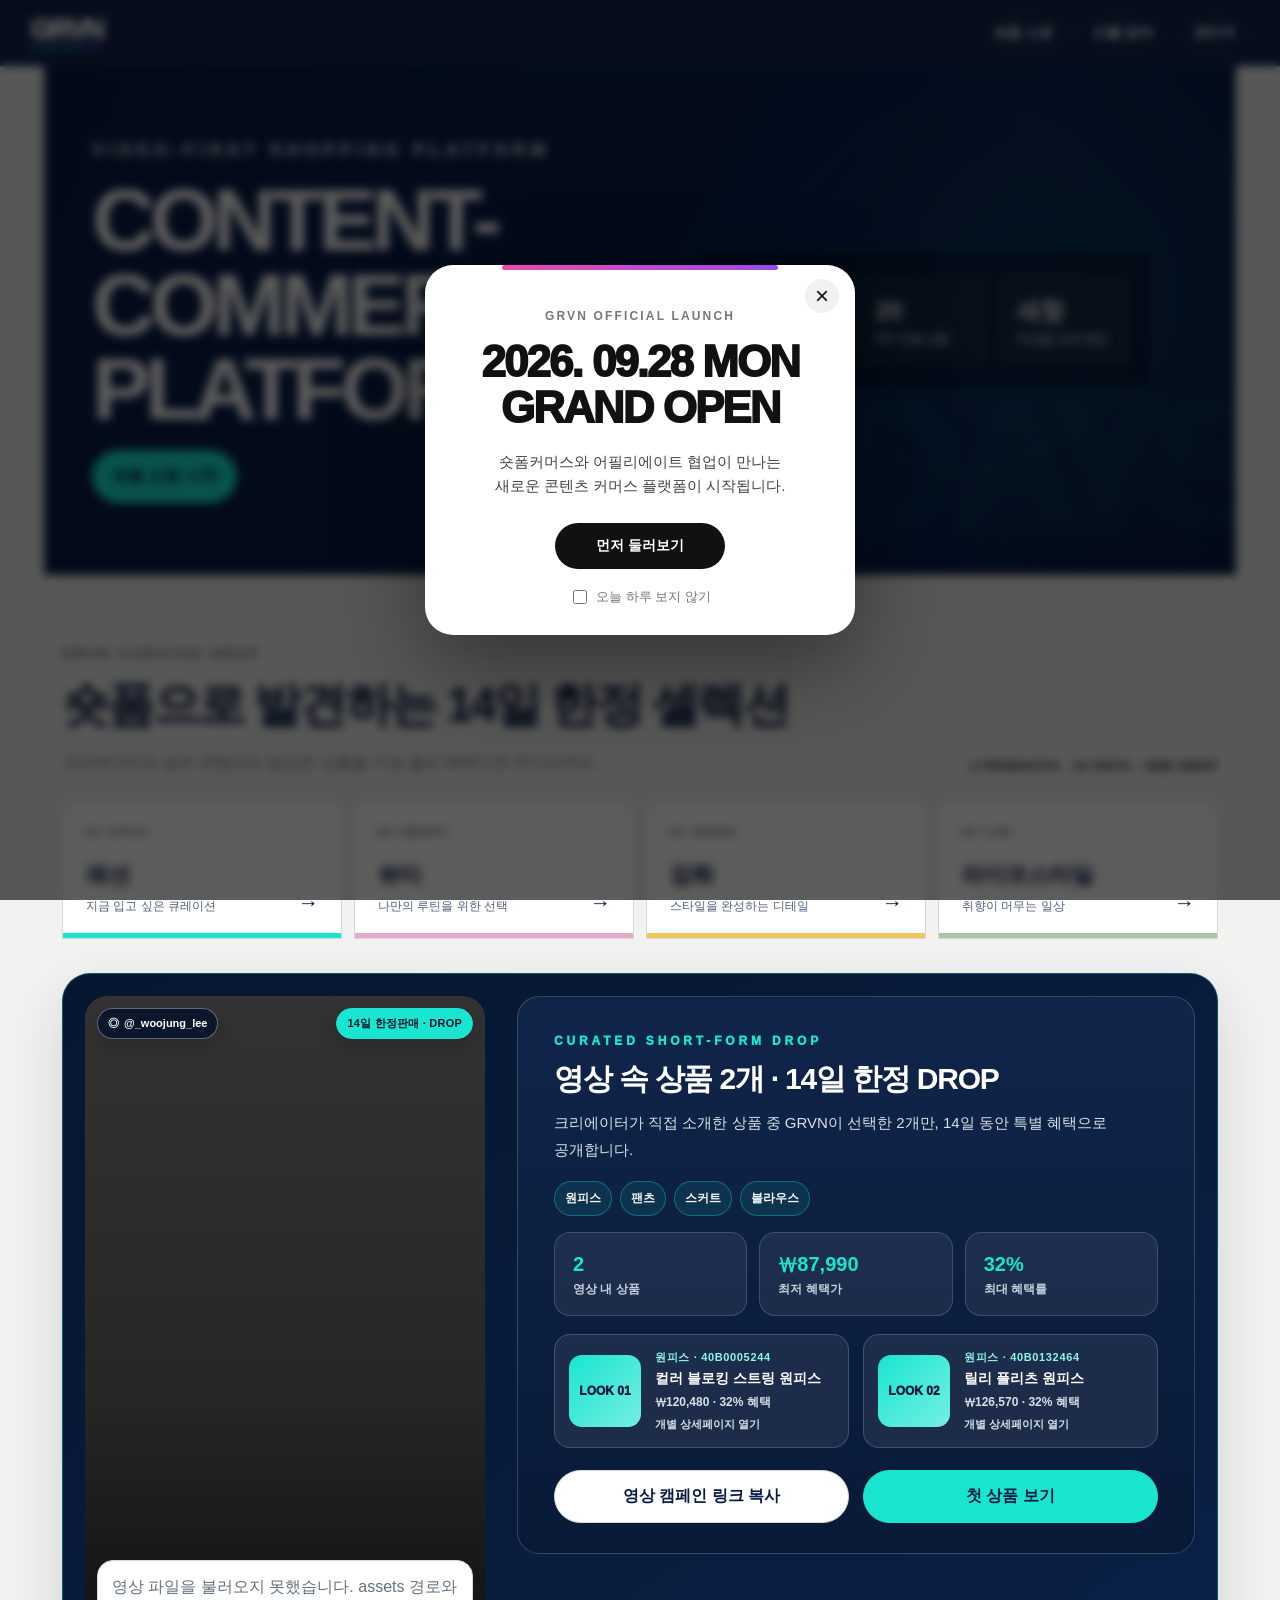
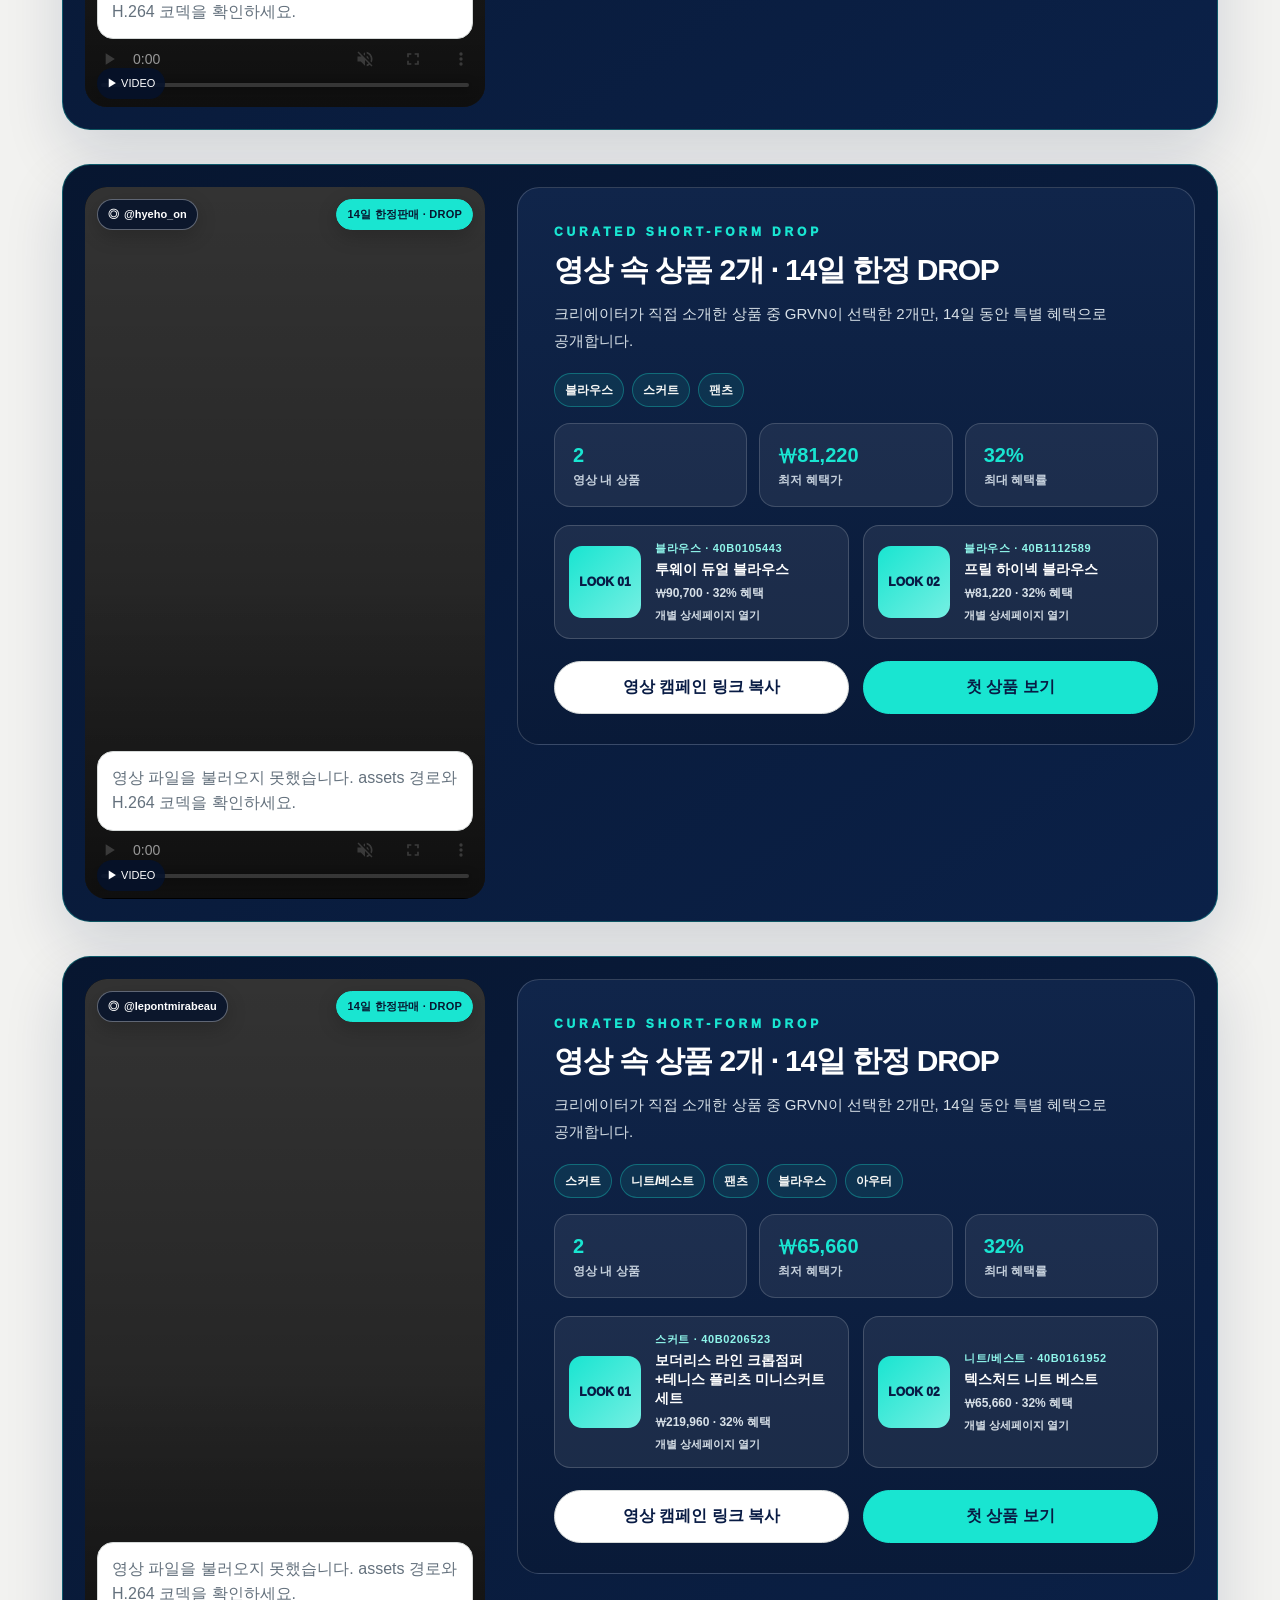
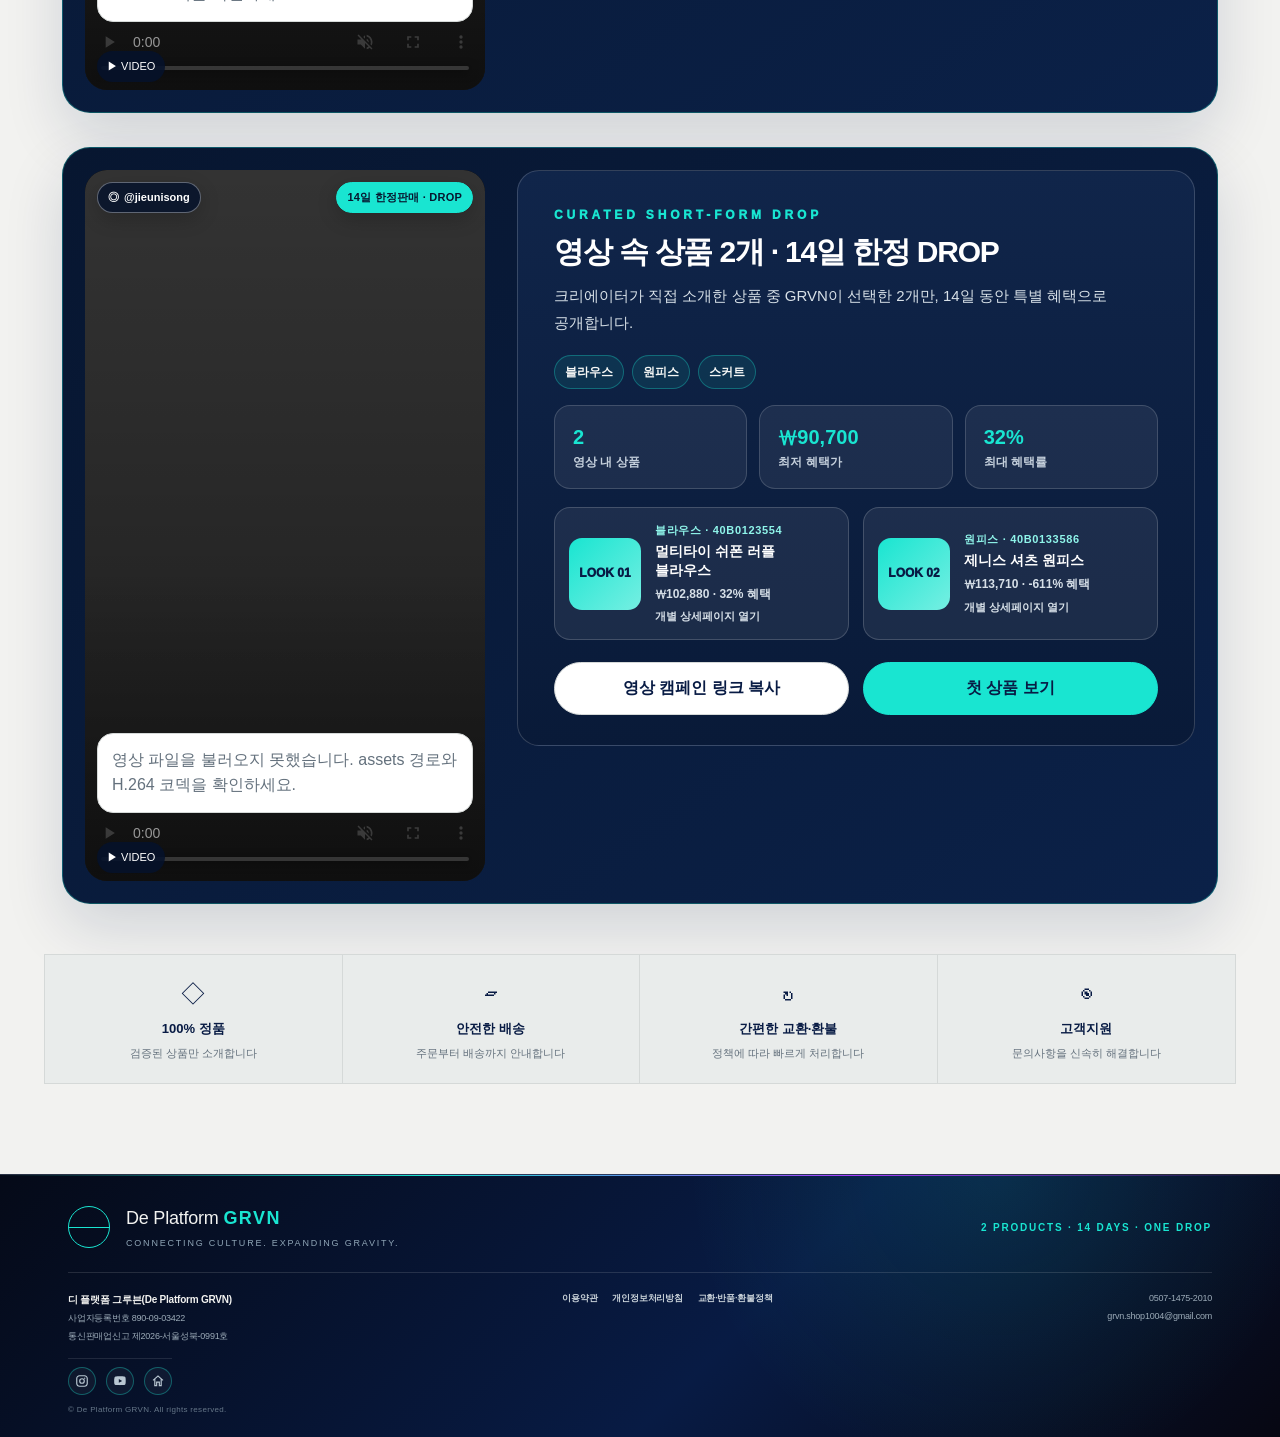
==== commit 855150f9: "fix: align GRVN mobile and product detail design" ====
--- a/index.html
+++ b/index.html
@@ -41,7 +41,7 @@
     content="브랜드 제품, 숏폼 콘텐츠, 인플루언서 DB, 어필리에이트 링크, 자사몰 결제, 전환 트래킹, 정산·성과 데이터가 하나로 연결된 콘텐츠커머스 플랫폼.">
   <meta name="twitter:image" content="https://www.grvn.shop/assets/grvn-shop-og-1200x630.jpg">
   <link rel="stylesheet" href="./styles.css?v=20260908-card-contrast-v3" />
-  <link rel="stylesheet" href="./grvn-home.css?v=20260908-drop-v3" />
+  <link rel="stylesheet" href="./grvn-home.css?v=20260909-mobile-v4" />
 </head>
 
 <body class="home-light-theme home-drop-theme">
@@ -176,7 +176,7 @@
   </script>
   <script src="./data.js?v=20260529-video-fix"></script>
   <script src="./shop.js?v=20260624-grandopen-popup-v1"></script>
-  <script src="./grvn-home.js?v=20260908-drop-v3"></script>
+  <script src="./grvn-home.js?v=20260909-mobile-v4"></script>
 
   <!-- GRAND OPEN POPUP -->
   <div id="grandOpenPopup" class="grand-open-popup">
--- a/grvn-home.css
+++ b/grvn-home.css
@@ -1,287 +1,376 @@
 /* GRVN 14-day DROP homepage enhancements */
 .home-drop-theme .legacy-filter {
-    display: none !important
+  display: none !important
 }
 
 .home-drop-theme .drop-intro {
-    display: grid;
-    grid-template-columns: 1fr auto;
-    gap: 30px;
-    align-items: end;
-    margin-bottom: 26px
+  display: grid;
+  grid-template-columns: 1fr auto;
+  gap: 30px;
+  align-items: end;
+  margin-bottom: 26px
 }
 
 .home-drop-theme .drop-intro h2 {
-    margin: 5px 0 8px;
-    color: #081b44;
-    font-size: clamp(30px, 4vw, 48px);
-    letter-spacing: -.055em
+  margin: 5px 0 8px;
+  color: #081b44;
+  font-size: clamp(30px, 4vw, 48px);
+  letter-spacing: -.055em
 }
 
 .home-drop-theme .drop-intro p {
-    margin: 0;
-    color: #64717d
+  margin: 0;
+  color: #64717d
 }
 
 .home-drop-theme .drop-rule {
-    color: #081b44;
-    font-size: 11px;
-    font-weight: 950;
-    letter-spacing: .16em;
-    text-align: right
+  color: #081b44;
+  font-size: 11px;
+  font-weight: 950;
+  letter-spacing: .16em;
+  text-align: right
 }
 
 .home-drop-theme .commerce-categories {
-    display: grid;
-    grid-template-columns: repeat(4, minmax(0, 1fr));
-    gap: 12px;
-    margin: 0 0 34px
+  display: grid;
+  grid-template-columns: repeat(4, minmax(0, 1fr));
+  gap: 12px;
+  margin: 0 0 34px
 }
 
 .home-drop-theme .commerce-category {
-    --cat: #19e5d1;
-    position: relative;
-    min-height: 138px;
-    overflow: hidden;
-    padding: 23px;
-    border: 1px solid #d5d9d8;
-    background: #fff;
-    color: #081b44;
-    text-align: left;
-    transition: transform .22s ease, border-color .22s ease, color .22s ease, background .22s ease, box-shadow .22s ease
+  --cat: #19e5d1;
+  position: relative;
+  min-height: 138px;
+  overflow: hidden;
+  padding: 23px;
+  border: 1px solid #d5d9d8;
+  background: #fff;
+  color: #081b44;
+  text-align: left;
+  transition: transform .22s ease, border-color .22s ease, color .22s ease, background .22s ease, box-shadow .22s ease
 }
 
 .home-drop-theme .commerce-category::before {
-    content: '';
-    position: absolute;
-    inset: auto 0 0;
-    height: 5px;
-    background: var(--cat);
-    transition: height .22s ease
+  content: '';
+  position: absolute;
+  inset: auto 0 0;
+  height: 5px;
+  background: var(--cat);
+  transition: height .22s ease
 }
 
 .home-drop-theme .commerce-category::after {
-    content: '→';
-    position: absolute;
-    right: 22px;
-    bottom: 19px;
-    font-size: 21px;
-    transition: transform .22s ease
+  content: '→';
+  position: absolute;
+  right: 22px;
+  bottom: 19px;
+  font-size: 21px;
+  transition: transform .22s ease
 }
 
 .home-drop-theme .commerce-category:hover,
 .home-drop-theme .commerce-category:focus-visible,
 .home-drop-theme .commerce-category[aria-pressed=true] {
-    transform: translateY(-4px);
-    border-color: var(--cat);
-    background: var(--cat);
-    color: #07162f;
-    box-shadow: 0 18px 38px rgba(8, 27, 68, .13);
-    outline: none
+  transform: translateY(-4px);
+  border-color: var(--cat);
+  background: var(--cat);
+  color: #07162f;
+  box-shadow: 0 18px 38px rgba(8, 27, 68, .13);
+  outline: none
 }
 
 .home-drop-theme .commerce-category:hover::before,
 .home-drop-theme .commerce-category[aria-pressed=true]::before {
-    height: 100%;
-    opacity: .12
+  height: 100%;
+  opacity: .12
 }
 
 .home-drop-theme .commerce-category:hover::after,
 .home-drop-theme .commerce-category[aria-pressed=true]::after {
-    transform: translateX(4px)
+  transform: translateX(4px)
 }
 
 .home-drop-theme .commerce-category[data-drop-category=fashion] {
-    --cat: #19e5d1
+  --cat: #19e5d1
 }
 
 .home-drop-theme .commerce-category[data-drop-category=beauty] {
-    --cat: #e7a9c8
+  --cat: #e7a9c8
 }
 
 .home-drop-theme .commerce-category[data-drop-category=goods] {
-    --cat: #f1c75b
+  --cat: #f1c75b
 }
 
 .home-drop-theme .commerce-category[data-drop-category=lifestyle] {
-    --cat: #a9c7a3
+  --cat: #a9c7a3
 }
 
 .home-drop-theme .commerce-category small,
 .home-drop-theme .commerce-category strong,
 .home-drop-theme .commerce-category span {
-    position: relative;
-    z-index: 1;
-    display: block
+  position: relative;
+  z-index: 1;
+  display: block
 }
 
 .home-drop-theme .commerce-category small {
-    font-size: 9px;
-    font-weight: 900;
-    letter-spacing: .16em
+  font-size: 9px;
+  font-weight: 900;
+  letter-spacing: .16em
 }
 
 .home-drop-theme .commerce-category strong {
-    margin: 19px 0 4px;
-    font-size: 22px
+  margin: 19px 0 4px;
+  font-size: 22px
 }
 
 .home-drop-theme .commerce-category span {
-    font-size: 12px;
-    opacity: .7
+  font-size: 12px;
+  opacity: .7
 }
 
 .home-drop-theme .video-box .drop-identity {
-    position: absolute;
-    left: 12px;
-    top: 12px;
-    right: 12px;
-    z-index: 8;
-    display: flex;
-    justify-content: space-between;
-    align-items: flex-start;
-    gap: 8px;
-    pointer-events: none
+  position: absolute;
+  left: 12px;
+  top: 12px;
+  right: 12px;
+  z-index: 8;
+  display: flex;
+  justify-content: space-between;
+  align-items: flex-start;
+  gap: 8px;
+  pointer-events: none
 }
 
 .home-drop-theme .video-box .drop-instagram,
 .home-drop-theme .video-box .drop-period {
-    display: inline-flex;
-    align-items: center;
-    min-height: 31px;
-    padding: 7px 10px;
-    border: 1px solid rgba(255, 255, 255, .34);
-    border-radius: 999px;
-    background: rgba(5, 18, 43, .84);
-    color: #fff;
-    font-size: 11px;
-    font-weight: 900;
-    line-height: 1;
-    backdrop-filter: blur(12px);
-    box-shadow: 0 6px 20px rgba(0, 0, 0, .2)
+  display: inline-flex;
+  align-items: center;
+  min-height: 31px;
+  padding: 7px 10px;
+  border: 1px solid rgba(255, 255, 255, .34);
+  border-radius: 999px;
+  background: rgba(5, 18, 43, .84);
+  color: #fff;
+  font-size: 11px;
+  font-weight: 900;
+  line-height: 1;
+  backdrop-filter: blur(12px);
+  box-shadow: 0 6px 20px rgba(0, 0, 0, .2)
 }
 
 .home-drop-theme .video-box .drop-instagram {
-    gap: 5px;
-    max-width: 56%;
-    overflow: hidden;
-    text-overflow: ellipsis;
-    white-space: nowrap;
-    pointer-events: auto;
-    text-decoration: none
+  gap: 5px;
+  max-width: 56%;
+  overflow: hidden;
+  text-overflow: ellipsis;
+  white-space: nowrap;
+  pointer-events: auto;
+  text-decoration: none
 }
 
 .home-drop-theme .video-box .drop-instagram:hover,
 .home-drop-theme .video-box .drop-instagram:focus-visible {
-    border-color: #19e5d1;
-    background: #fff;
-    color: #081b44;
-    outline: 2px solid #19e5d1;
-    outline-offset: 2px
+  border-color: #19e5d1;
+  background: #fff;
+  color: #081b44;
+  outline: 2px solid #19e5d1;
+  outline-offset: 2px
 }
 
 .home-drop-theme .video-box .drop-period {
-    border-color: #19e5d1;
-    background: #19e5d1;
-    color: #07162f;
-    letter-spacing: .02em
+  border-color: #19e5d1;
+  background: #19e5d1;
+  color: #07162f;
+  letter-spacing: .02em
 }
 
 .home-drop-theme .video-box>.clip-badge {
-    display: none !important
+  display: none !important
 }
 
 .home-drop-theme .look-product-list>.look-product:nth-child(n+3) {
-    display: none !important
+  display: none !important
 }
 
 .home-drop-theme .look-product-list {
-    grid-template-columns: repeat(2, minmax(0, 1fr)) !important
+  grid-template-columns: repeat(2, minmax(0, 1fr)) !important
 }
 
 .home-drop-theme .trust-strip-home {
-    max-width: 1220px;
-    margin: 50px auto 0;
-    display: grid;
-    grid-template-columns: repeat(4, 1fr);
-    border: 1px solid #d5d9d8;
-    background: #e9eceb
+  max-width: 1220px;
+  margin: 50px auto 0;
+  display: grid;
+  grid-template-columns: repeat(4, 1fr);
+  border: 1px solid #d5d9d8;
+  background: #e9eceb
 }
 
 .home-drop-theme .trust-strip-home div {
-    display: grid;
-    place-items: center;
-    gap: 5px;
-    min-height: 128px;
-    padding: 20px;
-    border-right: 1px solid #d5d9d8;
-    text-align: center
+  display: grid;
+  place-items: center;
+  gap: 5px;
+  min-height: 128px;
+  padding: 20px;
+  border-right: 1px solid #d5d9d8;
+  text-align: center
 }
 
 .home-drop-theme .trust-strip-home div:last-child {
+  border-right: 0
+}
+
+.home-drop-theme .trust-strip-home b {
+  color: #081b44;
+  font-size: 24px;
+  font-weight: 500
+}
+
+.home-drop-theme .trust-strip-home strong {
+  color: #081b44;
+  font-size: 13px
+}
+
+.home-drop-theme .trust-strip-home span {
+  color: #64717d;
+  font-size: 11px
+}
+
+@media(max-width:780px) {
+  .home-drop-theme .drop-intro {
+    grid-template-columns: 1fr
+  }
+
+  .home-drop-theme .drop-rule {
+    text-align: left
+  }
+
+  .home-drop-theme .commerce-categories {
+    grid-template-columns: repeat(2, 1fr)
+  }
+
+  .home-drop-theme .trust-strip-home {
+    grid-template-columns: repeat(2, 1fr)
+  }
+
+  .home-drop-theme .trust-strip-home div:nth-child(2) {
     border-right: 0
-}
-
-.home-drop-theme .trust-strip-home b {
-    color: #081b44;
-    font-size: 24px;
-    font-weight: 500
-}
-
-.home-drop-theme .trust-strip-home strong {
-    color: #081b44;
-    font-size: 13px
-}
-
-.home-drop-theme .trust-strip-home span {
-    color: #64717d;
-    font-size: 11px
-}
-
-@media(max-width:780px) {
-    .home-drop-theme .drop-intro {
-        grid-template-columns: 1fr
-    }
-
-    .home-drop-theme .drop-rule {
-        text-align: left
-    }
-
-    .home-drop-theme .commerce-categories {
-        grid-template-columns: repeat(2, 1fr)
-    }
-
-    .home-drop-theme .trust-strip-home {
-        grid-template-columns: repeat(2, 1fr)
-    }
-
-    .home-drop-theme .trust-strip-home div:nth-child(2) {
-        border-right: 0
-    }
-
-    .home-drop-theme .trust-strip-home div:nth-child(-n+2) {
-        border-bottom: 1px solid #d5d9d8
-    }
+  }
+
+  .home-drop-theme .trust-strip-home div:nth-child(-n+2) {
+    border-bottom: 1px solid #d5d9d8
+  }
 }
 
 @media(max-width:460px) {
-    .home-drop-theme .commerce-categories {
-        grid-template-columns: 1fr
-    }
-
-    .home-drop-theme .commerce-category {
-        min-height: 112px
-    }
-
-    .home-drop-theme .video-box .drop-identity {
-        left: 8px;
-        right: 8px;
-        top: 8px
-    }
-
-    .home-drop-theme .video-box .drop-instagram,
-    .home-drop-theme .video-box .drop-period {
-        padding: 6px 8px;
-        font-size: 9px
-    }
+  .home-drop-theme .commerce-categories {
+    grid-template-columns: 1fr
+  }
+
+  .home-drop-theme .commerce-category {
+    min-height: 112px
+  }
+
+  .home-drop-theme .video-box .drop-identity {
+    left: 8px;
+    right: 8px;
+    top: 8px
+  }
+
+  .home-drop-theme .video-box .drop-instagram,
+  .home-drop-theme .video-box .drop-period {
+    padding: 6px 8px;
+    font-size: 9px
+  }
+}
+
+/* Mobile: stack video and product content; prevent narrow vertical text */
+@media(max-width:860px) {
+  .home-drop-theme .influencer-clip-card {
+    width: 100% !important;
+    padding: 12px !important;
+    box-sizing: border-box !important
+  }
+
+  .home-drop-theme .clip-media-row {
+    display: block !important;
+    width: 100% !important
+  }
+
+  .home-drop-theme .clip-media-row>.single-video-box,
+  .home-drop-theme .clip-media-row>.video-box {
+    width: 100% !important;
+    max-width: 100% !important;
+    margin: 0 0 16px !important
+  }
+
+  .home-drop-theme .clip-media-row>.clip-product-panel {
+    width: 100% !important;
+    max-width: 100% !important;
+    padding: 22px 16px !important;
+    box-sizing: border-box !important
+  }
+
+  .home-drop-theme .look-product-list {
+    display: grid !important;
+    grid-template-columns: 1fr !important;
+    gap: 10px !important
+  }
+
+  .home-drop-theme .look-product {
+    width: 100% !important;
+    grid-template-columns: 64px minmax(0, 1fr) !important;
+    gap: 12px !important;
+    padding: 12px !important;
+    box-sizing: border-box !important
+  }
+
+  .home-drop-theme .look-no {
+    width: 64px !important;
+    min-width: 64px !important;
+    height: 64px !important;
+    min-height: 64px !important
+  }
+
+  .home-drop-theme .look-meta {
+    min-width: 0 !important
+  }
+
+  .home-drop-theme .look-meta b,
+  .home-drop-theme .look-meta strong,
+  .home-drop-theme .look-meta em,
+  .home-drop-theme .look-meta small {
+    white-space: normal !important;
+    word-break: keep-all !important;
+    overflow-wrap: anywhere !important
+  }
+
+  .home-drop-theme .clip-actions {
+    grid-template-columns: 1fr !important
+  }
+}
+
+@media(max-width:460px) {
+  .home-drop-theme .clip-info-head h3 {
+    font-size: 24px !important
+  }
+
+  .home-drop-theme .clip-product-panel {
+    padding: 20px 14px !important
+  }
+
+  .home-drop-theme .look-product {
+    grid-template-columns: 56px minmax(0, 1fr) !important;
+    gap: 10px !important
+  }
+
+  .home-drop-theme .look-no {
+    width: 56px !important;
+    min-width: 56px !important;
+    height: 56px !important;
+    min-height: 56px !important;
+    font-size: 10px !important
+  }
 }
